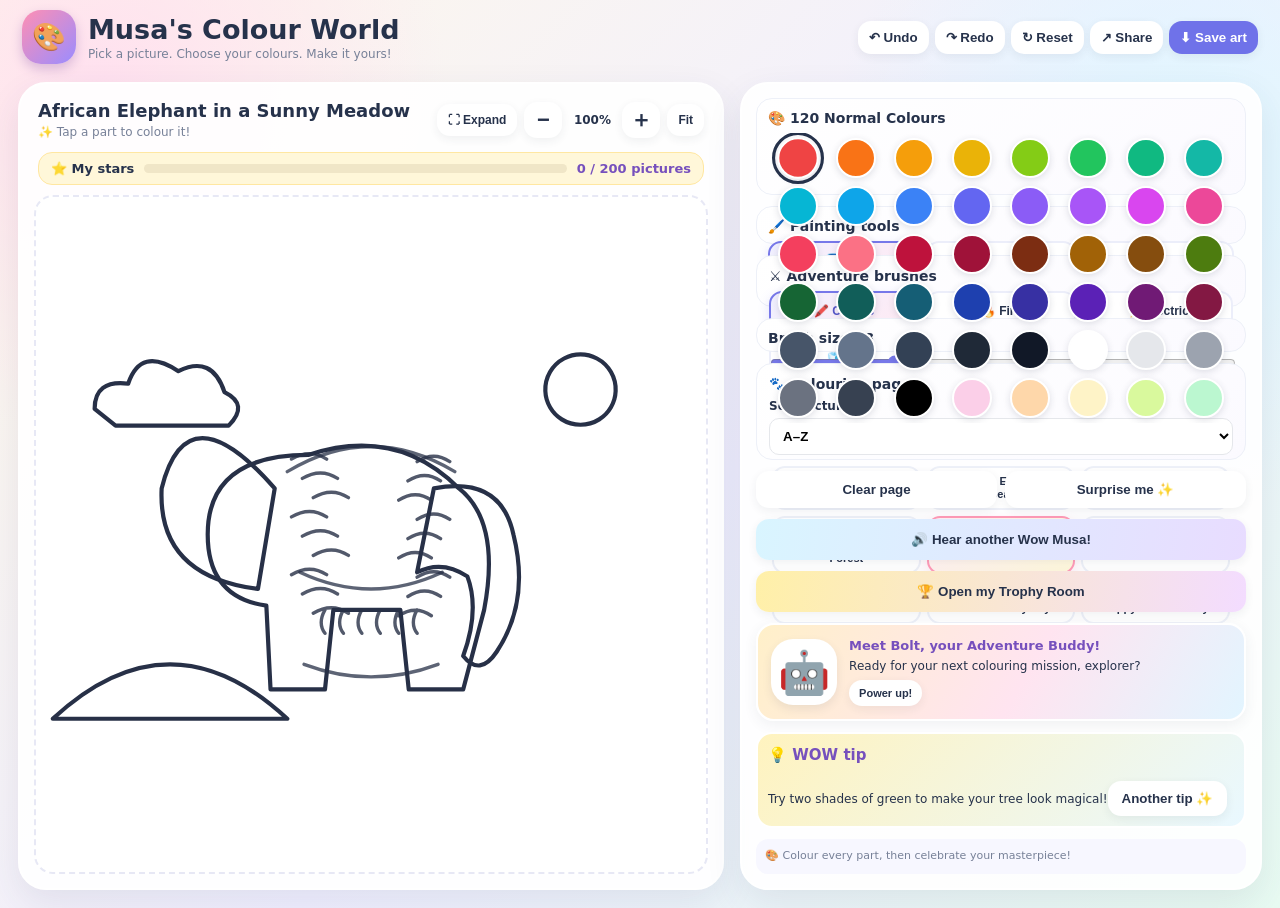
==== index.html @ 3a03583b "Layer scene backgrounds behind the main colouring artwork" ====
<!doctype html>
<html lang="en">
<head>
<meta charset="utf-8">
<meta name="viewport" content="width=device-width,initial-scale=1,viewport-fit=cover">
<meta name="theme-color" content="#fff7ed">
<link rel="manifest" href="manifest.webmanifest">
<link rel="icon" href="icon.svg" type="image/svg+xml">
<link rel="apple-touch-icon" href="icon.svg">
<title>Musa's Colour World</title>
<style>
:root{--ink:#26324b;--pink:#ff7da8;--cream:#fff7ed;--panel:#fff;--muted:#778198}
*{box-sizing:border-box}body{margin:0;background:radial-gradient(circle at 8% 10%,#ffe0ef 0,transparent 24%),radial-gradient(circle at 92% 18%,#dff7ff 0,transparent 25%),linear-gradient(135deg,#fff8e9,#f0efff 55%,#e8fbf2);font-family:ui-rounded,"Trebuchet MS",system-ui,sans-serif;color:var(--ink);min-height:100vh}
header{height:76px;padding:12px 22px;display:flex;align-items:center;justify-content:space-between;gap:12px}
.brand{display:flex;align-items:center;gap:12px}.logo{width:54px;height:54px;border-radius:19px;background:linear-gradient(135deg,#ff8fb3,#9a8cff);display:grid;place-items:center;font-size:27px;box-shadow:0 5px 12px #d9b7d8}.brand h1{font-size:clamp(19px,3vw,27px);margin:0}.brand p{margin:2px 0 0;color:var(--muted);font-size:12px}
.top-actions{display:flex;gap:8px;flex-wrap:wrap}.btn{border:0;border-radius:13px;padding:10px 14px;background:#fff;color:var(--ink);font-weight:800;box-shadow:0 3px 10px #25324b12;cursor:pointer}.btn.primary{background:#6f72e9;color:white}.btn:active{transform:scale(.97)}
main{max-width:1500px;margin:auto;padding:8px 18px 24px;display:grid;grid-template-columns:minmax(0,1fr) minmax(340px,.95fr);gap:16px;align-items:stretch}
.stage-card,.tools{background:#ffffffed;border:2px solid #fff;border-radius:28px;box-shadow:0 14px 36px #34405b18}
.stage-card{padding:14px;min-height:calc(100vh - 112px);display:flex;flex-direction:column}
.progress-strip{display:flex;align-items:center;gap:10px;margin:0 4px 10px;padding:8px 12px;background:#fff7d9;border:1px solid #ffe7a1;border-radius:14px;font-size:13px;font-weight:800}.progress-track{height:9px;flex:1;min-width:40px;background:#f0e6c7;border-radius:20px;overflow:hidden}.progress-fill{height:100%;width:0;background:linear-gradient(90deg,#ffb52e,#ff7d9d);border-radius:20px;transition:width .3s}.progress-count{white-space:nowrap;color:#7650bd}.stage-head{display:flex;align-items:center;justify-content:space-between;gap:10px;padding:2px 4px 12px}.stage-head h2{margin:0;font-size:18px}.stage-head span{font-size:12px;color:var(--muted)}
.zoom-controls{display:flex;align-items:center;gap:7px;flex-shrink:0}.zoom-controls strong{min-width:46px;text-align:center;font-size:12px;font-variant-numeric:tabular-nums}.zoom-btn{width:38px;height:36px;padding:0;font-size:22px;line-height:1}.zoom-reset{padding:9px 11px;font-size:12px}.stage-head>div:first-child{min-width:0}.stage-head>div:first-child span{display:inline-block;margin-top:3px}
.canvas-wrap{flex:1;min-height:430px;background:#fff;border:2px dashed #e7e8f5;border-radius:19px;display:grid;place-items:center;overflow:hidden;touch-action:none}
#art{width:100%;height:100%;max-height:calc(100vh - 205px);min-height:430px;display:block;touch-action:none}
.tools{padding:16px;display:flex;flex-direction:column;gap:13px}.categories{grid-template-columns:repeat(3,minmax(0,1fr));max-height:46vh;overflow-y:auto;padding:3px}.category{min-height:58px;font-size:13px}.wow-trigger{width:100%;padding:16px;font-size:19px;border-radius:18px;background:linear-gradient(100deg,#ff5b91,#ff9c45);color:#fff;box-shadow:0 5px 0 #d74b80}.wow-tip{font-size:14px;line-height:1.55;background:linear-gradient(135deg,#fff3bf,#e9f8ff);padding:14px;border-radius:16px;border:2px solid #fff}
.magic-brushes{grid-template-columns:repeat(2,minmax(0,1fr))}.magic-brushes .tool{min-height:40px}.mascot-card{display:flex;align-items:center;gap:12px;padding:13px;border:2px solid #fff;border-radius:18px;background:linear-gradient(120deg,#fff0c9,#ffe4f0 55%,#e2f5ff);box-shadow:0 4px 14px #34405b12}.mascot-face{width:66px;height:66px;flex:0 0 66px;display:grid;place-items:center;border-radius:22px;background:#fff;font-size:42px;box-shadow:0 4px 10px #34405b18;animation:mascotBob 2.8s ease-in-out infinite}.mascot-copy{min-width:0;display:flex;flex-direction:column;gap:5px}.mascot-copy strong{font-size:13px;color:#7650bd}.mascot-copy span{font-size:12px;line-height:1.4}.mascot-copy .btn{align-self:flex-start;padding:7px 10px;font-size:11px;background:#fff}@keyframes mascotBob{50%{transform:translateY(-5px) rotate(3deg)}}.wow-tip strong{display:block;margin-bottom:5px;color:#7650bd;font-size:15px}.tools h3{font-size:15px;margin:0 0 9px}.palette{display:grid;grid-template-columns:repeat(5,1fr);gap:9px}.swatch{width:100%;aspect-ratio:1;border-radius:50%;border:3px solid white;box-shadow:0 2px 7px #26324b25;cursor:pointer;position:relative}.swatch.active{outline:3px solid var(--ink);outline-offset:2px;transform:scale(1.04)}
.toolrow{display:grid;grid-template-columns:repeat(3,1fr);gap:7px}.tool{border:2px solid #eceefa;border-radius:13px;background:#fff;padding:10px 4px;font-size:12px;font-weight:800;cursor:pointer;color:var(--ink)}.tool.active{border-color:#7778e9;background:linear-gradient(135deg,#f0f0ff,#ffeaf3);color:#5556c8;box-shadow:0 4px 12px #7778e933}.range{width:100%;accent-color:#7778e9}.categories{display:grid;grid-template-columns:1fr 1fr;gap:8px}.category{border:2px solid #edf0f8;background:white;border-radius:13px;padding:10px 7px;font-weight:800;cursor:pointer;color:var(--ink);font-size:12px}.category.active{border-color:#ff9bb8;background:linear-gradient(135deg,#fff0f5,#fff8dc);box-shadow:0 4px 12px #ff9bb833}.hint{font-size:12px;line-height:1.5;color:var(--muted);background:#f7f7ff;padding:11px;border-radius:12px}.bottom-tools{display:grid;grid-template-columns:1fr 1fr;gap:8px}.bottom-tools .btn{padding:11px 6px}
.region{stroke:none;cursor:pointer;pointer-events:all}.outline{fill:none;stroke:#273047;stroke-width:5;stroke-linecap:round;stroke-linejoin:round;pointer-events:none}.detail{fill:none;stroke:#273047;stroke-width:4;stroke-linecap:round;stroke-linejoin:round;pointer-events:none}
#trophyRoom{position:fixed;inset:0;z-index:60;display:none;place-items:center;background:#29234d99;padding:14px}
#trophyRoom.show{display:grid;animation:fadeIn .2s ease-out}
.trophy-card{width:min(760px,96vw);max-height:90vh;overflow:auto;background:linear-gradient(145deg,#fff9d9,#ffe7f2 55%,#e2f7ff);border:5px solid #fff;border-radius:26px;padding:20px;box-shadow:0 24px 80px #16112b55}
.trophy-head{display:flex;align-items:center;justify-content:space-between;gap:12px}
.trophy-head h2{margin:0;color:#6546a8;font-size:clamp(21px,4vw,30px)}
.trophy-summary{margin:10px 0 16px;font-weight:800;color:#554b78}
.sticker-grid{display:grid;grid-template-columns:repeat(3,minmax(0,1fr));gap:10px}
.sticker{min-width:0;text-align:center;padding:13px 7px;border:2px solid #fff;border-radius:17px;background:#ffffffc9;box-shadow:0 4px 12px #44345b12}
.sticker .sticker-art{font-size:36px;line-height:1.3;filter:grayscale(1);opacity:.35}
.sticker.earned{background:#fff;border-color:#ffd66b;box-shadow:0 5px 14px #f2bd5633}
.sticker.earned .sticker-art{filter:none;opacity:1;animation:pop .35s ease-out}
.sticker strong{display:block;font-size:13px;margin-top:4px;color:#443b69}
.sticker small{display:block;font-size:11px;color:#77718e;margin-top:3px}
.sticker-gallery{display:grid;grid-template-columns:repeat(5,minmax(0,1fr));gap:7px;margin-top:10px}
.gallery-stamp{padding:9px 3px;text-align:center;border-radius:12px;background:#ffffffb8;border:1px solid #eee5f8;font-size:11px;overflow-wrap:anywhere}
.gallery-stamp span{display:block;font-size:24px;margin-bottom:3px;filter:grayscale(1);opacity:.35}
.gallery-stamp.earned{border-color:#ffd66b;background:#fff}
.gallery-stamp.earned span{filter:none;opacity:1}
@media(max-width:520px){.trophy-card{padding:13px;border-radius:20px}.sticker-grid{grid-template-columns:repeat(2,minmax(0,1fr))}.sticker-gallery{grid-template-columns:repeat(4,minmax(0,1fr))}}
#celebration{position:fixed;inset:0;z-index:50;display:none;place-items:center;background:#29234d88;padding:20px}
#celebration.show{display:grid;animation:fadeIn .25s ease-out}
.celebrate-card{position:relative;overflow:hidden;width:min(520px,94vw);padding:34px 22px;border:5px solid #fff;border-radius:34px;text-align:center;background:linear-gradient(145deg,#fff6b8,#ffd8ec 55%,#d9f5ff);box-shadow:0 24px 80px #16112b55;animation:pop .55s cubic-bezier(.2,1.5,.4,1)}
.celebrate-card .wow{font-size:clamp(48px,12vw,78px);font-weight:1000;line-height:1;color:#ff5b91;text-shadow:3px 4px 0 #fff}
.celebrate-card p{font-size:clamp(18px,4vw,25px);font-weight:900;color:#484078;margin:15px 0}
.celebrate-card .trophy{font-size:58px;display:block;margin:8px}
#confetti{position:absolute;inset:0;pointer-events:none;overflow:hidden}
.confetti-piece{position:absolute;top:-25px;width:11px;height:17px;border-radius:4px;animation:confettiFall var(--fall) linear forwards;transform:rotate(var(--turn))}
@keyframes fadeIn{from{opacity:0}to{opacity:1}}@keyframes pop{from{transform:scale(.55) rotate(-7deg);opacity:0}to{transform:scale(1) rotate(0);opacity:1}}
@keyframes confettiFall{to{transform:translate3d(var(--drift),110vh,0) rotate(760deg);opacity:.9}}
/* Equal, clearly visible control cards on every screen size */
.tools>section.control-panel{width:100%;min-width:0;min-height:142px;height:142px;box-sizing:border-box;padding:12px;border:1.5px solid #edf0f8;border-radius:16px;background:linear-gradient(145deg,#fff 0%,#fbfaff 100%);overflow:hidden}
.tools>section.control-panel .palette{max-width:100%}
.tools>section.control-panel .categories{width:100%;max-height:92px;overflow-y:auto}
.tools>section.control-panel .toolrow{width:100%}
@media(max-width:850px){.tools>section.control-panel{grid-column:1/-1}}
@media(max-width:520px){.tools>section.control-panel{height:142px;min-height:142px}}
/* Give the three main control panels one consistent, full-width card size */
.tools>section:nth-child(1),
.tools>section:nth-child(2),
.tools>section:nth-child(4){
 width:100%;
 min-width:0;
 box-sizing:border-box;
 padding:12px;
 border:1.5px solid #edf0f8;
 border-radius:16px;
 background:linear-gradient(145deg,#fff 0%,#fbfaff 100%);
}
.tools>section:nth-child(1),
.tools>section:nth-child(2){min-height:116px}
.tools>section:nth-child(4){min-height:150px}
.tools>section:nth-child(1) .palette{max-width:100%}
.tools>section:nth-child(2) .toolrow{width:100%}
.tools>section:nth-child(4) .categories{width:100%}
/* Compact controls so the colour and page pickers fit comfortably on every screen */
.tools{min-width:0;max-height:calc(100vh - 100px);overflow-y:auto;overscroll-behavior:contain;padding:14px;gap:11px}
.tools section{min-width:0}
.tools h3{font-size:14px;margin:0 0 7px}
.palette{grid-template-columns:repeat(5,minmax(0,34px));gap:7px;justify-content:start}
.swatch{width:34px;min-width:0;border-width:2px}
.categories{grid-template-columns:repeat(3,minmax(0,1fr));gap:6px;max-height:30vh;min-height:0;overflow-y:auto}
.category{min-width:0;min-height:42px;padding:7px 4px;font-size:11px;line-height:1.2;overflow-wrap:anywhere}
.tools .wow-trigger{padding:11px;font-size:16px}
.tools .wow-tip{padding:10px;font-size:12px}
.tools .hint{padding:9px;font-size:11px}
@media(max-width:850px){
 .tools{max-height:none;overflow:visible;grid-template-columns:repeat(2,minmax(0,1fr));align-items:start;padding:12px;gap:10px}
 .tools>section:first-child,.tools>section:nth-child(4),.tools .bottom-tools,.tools .wow-trigger,.tools .wow-tip,.tools .hint{grid-column:1/-1}
 .palette{grid-template-columns:repeat(8,minmax(0,30px));gap:6px}
 .swatch{width:30px}
 .categories{grid-template-columns:repeat(4,minmax(0,1fr));max-height:25vh}
}
@media(max-width:520px){
 .tools{display:flex;max-height:none;overflow:visible;padding:11px;gap:10px}
 .palette{grid-template-columns:repeat(8,minmax(0,1fr));gap:7px}
 .swatch{width:100%}
 .categories{grid-template-columns:repeat(3,minmax(0,1fr));max-height:230px}
 .category{min-height:40px;font-size:11px}
}
@media(max-width:850px){main{grid-template-columns:1fr;padding:6px 10px 18px}.stage-card{min-height:55vh}.canvas-wrap{min-height:380px}#art{min-height:380px;max-height:60vh}.tools{display:grid;grid-template-columns:1fr 1fr;gap:14px}.tools .hint{grid-column:1/-1}.tools .palette{grid-template-columns:repeat(5,minmax(0,1fr))}}
@media(max-width:520px){header{padding:9px 12px;height:auto}.brand p{display:none}.top-actions .btn{padding:8px;font-size:11px}main{display:flex;flex-direction:column}.stage-card{min-height:440px;padding:9px}.canvas-wrap{min-height:360px}#art{min-height:360px}.tools{display:flex}.tools .palette{grid-template-columns:repeat(5,minmax(0,1fr))}}

/* Final responsive layout: size the drawing and controls to the actual viewport. */
html{min-height:100%;-webkit-text-size-adjust:100%;text-size-adjust:100%}
body{min-width:320px;min-height:100svh;min-height:100dvh;overflow-x:hidden}
header{height:auto;min-height:68px;flex-wrap:wrap;padding:10px clamp(10px,2vw,22px)}
.brand{min-width:0;flex:1 1 210px}
.top-actions{min-width:0;justify-content:flex-end;gap:6px}
.top-actions .btn{padding:9px 11px}
main{width:100%;min-width:0;min-height:0;grid-template-columns:minmax(0,1.15fr) minmax(300px,.85fr);align-items:stretch;gap:clamp(8px,1.3vw,16px);padding:8px clamp(8px,1.5vw,18px) 18px}
.stage-card{min-width:0;min-height:0;height:calc(100dvh - 92px);padding:clamp(8px,1.2vw,14px)}
.stage-head{min-width:0;flex-wrap:wrap}
.canvas-wrap{width:100%;height:100%;min-width:0;min-height:0;flex:1 1 auto}
#art{width:100%;height:100%;min-height:0;max-height:none;max-width:100%;object-fit:contain}
.tools{min-width:0;min-height:0;max-height:calc(100dvh - 92px);height:calc(100dvh - 92px);overflow-y:auto;overscroll-behavior:contain;align-content:start}
.tools>section.control-panel,.tools>section:nth-child(1),.tools>section:nth-child(2),.tools>section:nth-child(4){height:auto;min-height:0;max-height:none;overflow:visible}
.tools>section:nth-child(1),.tools>section:nth-child(2),.tools>section:nth-child(4){padding:11px}
.tools>section.control-panel .categories{max-height:min(26dvh,220px);overflow-y:auto}
.categories{max-height:min(30dvh,260px);overflow-y:auto}
.palette{grid-template-columns:repeat(8,minmax(0,30px));gap:7px}
.swatch{width:30px}
.tools section,.tools button{min-width:0}
button,.tool,.category,.swatch{touch-action:manipulation}
@media(max-width:900px){
 main{display:flex;flex-direction:column}
 .stage-card{height:auto;min-height:0}
 .canvas-wrap{height:clamp(270px,52svh,560px);min-height:0;flex:none}
 #art{height:100%;min-height:0;max-height:none}
 .tools{height:auto;max-height:none;overflow:visible;display:grid;grid-template-columns:repeat(2,minmax(0,1fr));align-items:start}
 .tools>section:first-child,.tools>section:nth-child(4),.tools .bottom-tools,.tools .wow-trigger,.tools .wow-tip,.tools .hint,.tools .mascot-card{grid-column:1/-1}
 .tools>section.control-panel .categories{max-height:230px}
 .categories{max-height:230px}
}
@media(max-width:560px){
 header{gap:7px;padding:8px 10px}
 .brand{flex:1 1 100%;gap:8px}
 .logo{width:42px;height:42px;border-radius:14px;font-size:22px}
 .brand h1{font-size:clamp(17px,5vw,22px)}
 .top-actions{width:100%;display:grid;grid-template-columns:repeat(5,minmax(0,1fr));gap:5px}
 .top-actions .btn{min-width:0;padding:8px 3px;font-size:clamp(10px,2.8vw,12px);white-space:nowrap}
 main{padding:6px 8px 14px;gap:10px}
 .stage-card{padding:8px;border-radius:18px}
 .stage-head{gap:6px;padding:2px 2px 8px}
 .stage-head h2{font-size:16px}
 .stage-head>div:first-child{flex:1 1 100%}
 .zoom-controls{width:100%;justify-content:flex-end}
 .zoom-btn{width:34px;height:32px}
 .progress-strip{gap:6px;margin-bottom:8px;padding:7px;font-size:11px}
 .canvas-wrap{height:clamp(240px,48svh,430px);border-radius:14px}
 .tools{display:flex;padding:10px;gap:10px;border-radius:18px}
 .tools>section.control-panel,.tools>section:nth-child(1),.tools>section:nth-child(2),.tools>section:nth-child(4){width:100%;padding:10px}
 .palette{grid-template-columns:repeat(10,minmax(0,1fr));gap:7px}
 .swatch{width:100%;max-width:34px;justify-self:center}
 .categories{grid-template-columns:repeat(3,minmax(0,1fr));max-height:240px}
 .category{min-height:40px;padding:7px 4px;font-size:11px}
 .bottom-tools{width:100%}
}
@media(max-width:380px){
 .top-actions{grid-template-columns:repeat(5,minmax(0,1fr))}
 .top-actions .btn{font-size:10px;padding:7px 1px}
 .progress-strip{font-size:10px}
 .palette{grid-template-columns:repeat(8,minmax(0,1fr))}
}
@media(orientation:landscape) and (max-height:600px) and (min-width:600px){
 header{min-height:48px;padding:5px 12px}
 .logo{width:36px;height:36px;font-size:20px}
 .brand p{display:none}
 main{grid-template-columns:minmax(0,1.15fr) minmax(260px,.85fr);display:grid;height:calc(100dvh - 54px);padding:5px 8px 8px}
 .stage-card,.tools{height:100%;max-height:100%;min-height:0}
 .canvas-wrap{height:auto;min-height:0}
 #art{min-height:0;max-height:none}
 .tools{display:flex;overflow-y:auto;padding:8px;gap:7px}
 .tools>section.control-panel,.tools>section:nth-child(1),.tools>section:nth-child(2),.tools>section:nth-child(4){padding:8px}
 .palette{grid-template-columns:repeat(8,minmax(0,25px));gap:5px}
 .swatch{width:25px}
 .categories{max-height:110px;grid-template-columns:repeat(3,minmax(0,1fr))}
 .category{min-height:32px;padding:5px 3px}
}
@media(prefers-reduced-motion:reduce){*,*::before,*::after{scroll-behavior:auto!important;animation-duration:.01ms!important;animation-iteration-count:1!important;transition-duration:.01ms!important}}

/* Complete, scrollable 120-colour palette on phones, tablets and desktops. */
.tools>section:first-child{min-width:0;overflow:visible!important}
.tools>section:first-child .palette{
 display:grid;
 grid-template-columns:repeat(8,minmax(0,1fr));
 gap:8px;
 width:100%;
 max-height:min(34dvh,290px);
 min-height:0;
 overflow-y:auto;
 overflow-x:hidden;
 overscroll-behavior:contain;
 align-content:start;
 justify-content:stretch;
 padding:5px 5px 10px;
 scrollbar-width:thin;
}
.tools>section:first-child .swatch{
 display:block;
 width:100%;
 max-width:40px;
 min-width:0;
 aspect-ratio:1;
 justify-self:center;
 border-width:2px;
}
@media(max-width:560px){
 .tools>section:first-child .palette{
  grid-template-columns:repeat(8,minmax(0,1fr));
  gap:8px;
  max-height:260px;
 }
 .tools>section:first-child .swatch{max-width:38px}
}
@media(max-width:360px){
 .tools>section:first-child .palette{grid-template-columns:repeat(7,minmax(0,1fr));gap:7px}
}


/* Mobile controls: avoid a tiny nested colour window; let the page scroll through all swatches. */
@media(max-width:560px){
 .tools{gap:12px}
 .tools>section:first-child{
  width:100%;
  min-width:0;
  overflow:visible!important;
  padding:12px!important;
 }
 .tools>section:first-child h3{
  position:relative;
  display:block;
  margin:0 0 10px;
  padding:2px 0 4px;
  line-height:1.35;
  overflow:visible;
 }
 .tools>section:first-child .palette{
  display:grid;
  grid-template-columns:repeat(10,minmax(0,1fr));
  gap:8px 6px;
  width:100%;
  max-height:none!important;
  min-height:0;
  overflow:visible!important;
  padding:4px 2px 8px;
  align-content:start;
 }
 .tools>section:first-child .swatch{
  width:100%;
  max-width:34px;
  min-width:0;
  aspect-ratio:1;
  justify-self:center;
 }
 .tools>section:nth-child(4){padding:12px!important}
 .tools>section:nth-child(4) h3{line-height:1.35}
 .tools>section:nth-child(5){padding:12px!important}
 .tools>section:nth-child(5) .categories{
  max-height:min(42svh,340px);
  overflow-y:auto;
  overscroll-behavior:contain;
  scrollbar-width:thin;
  padding:3px 3px 8px;
 }
}
@media(max-width:360px){
 .tools>section:first-child .palette{grid-template-columns:repeat(9,minmax(0,1fr));gap:7px 5px}
 .tools>section:first-child .swatch{max-width:32px}
}


/* Phone/tablet quick drawing dock: reachable tools and horizontal full palette. */
.mobile-drawing-dock{display:none}
@media(max-width:760px){
 body{padding-bottom:calc(112px + env(safe-area-inset-bottom))}
 .mobile-drawing-dock{
  display:block;position:fixed;z-index:1000;left:0;right:0;bottom:0;
  padding:8px 10px calc(8px + env(safe-area-inset-bottom));
  background:rgba(255,255,255,.97);border-top:1px solid #e5e7eb;
  box-shadow:0 -5px 24px rgba(31,41,55,.12);
  backdrop-filter:blur(14px);
 }
 .mobile-dock-actions{display:grid;grid-template-columns:repeat(5,minmax(0,1fr));gap:6px;margin-bottom:8px}
 .mobile-dock-btn{min-width:0;min-height:40px;padding:7px 3px;border:1px solid #e5e7eb;border-radius:13px;background:#fff;color:#273247;font-weight:800;font-size:clamp(10px,2.8vw,13px);white-space:nowrap}
 .mobile-dock-btn.active{border:2px solid #7772df;background:#f4efff;color:#6555b7}
 .mobile-dock-palette{display:flex;gap:8px;overflow-x:auto;overflow-y:hidden;padding:3px 2px 7px;scroll-snap-type:x proximity;-webkit-overflow-scrolling:touch;scrollbar-width:thin}
 .mobile-dock-swatch{flex:0 0 31px;width:31px;height:31px;border:2px solid #fff;border-radius:50%;box-shadow:0 1px 5px #0003;scroll-snap-align:start}
 .mobile-dock-swatch.active{outline:3px solid #7772df;outline-offset:1px}
}
@media(orientation:landscape) and (max-height:520px) and (max-width:900px){
 body{padding-bottom:calc(82px + env(safe-area-inset-bottom))}
 .mobile-drawing-dock{padding:4px 8px calc(4px + env(safe-area-inset-bottom))}
 .mobile-dock-actions{margin-bottom:4px}
 .mobile-dock-btn{min-height:32px;padding:3px;font-size:11px}
 .mobile-dock-swatch{flex-basis:25px;width:25px;height:25px}
}


/* Immersive full-screen colouring mode */
body.immersive-mode{overflow:hidden!important}
body.immersive-mode header,
body.immersive-mode .tools{display:none!important}
body.immersive-mode main{
 position:fixed!important;inset:0!important;z-index:900;
 display:block!important;width:100%!important;height:100dvh!important;
 min-height:0!important;margin:0!important;padding:0!important;
 background:#f7f7ff;
}
body.immersive-mode .stage-card{
 position:absolute!important;inset:0!important;width:100%!important;height:100%!important;
 min-height:0!important;margin:0!important;padding:10px 12px 100px!important;
 border:0!important;border-radius:0!important;box-shadow:none!important;
}
body.immersive-mode .stage-head{padding:2px 2px 8px;flex-wrap:nowrap}
body.immersive-mode .stage-head>div:first-child{flex:1 1 auto;min-width:0}
body.immersive-mode .stage-head h2{font-size:clamp(16px,2.4vw,22px)}
body.immersive-mode .zoom-controls{width:auto;flex-wrap:wrap;justify-content:flex-end}
body.immersive-mode .progress-strip{margin-bottom:8px}
body.immersive-mode .canvas-wrap{height:calc(100% - 94px)!important;min-height:0!important;max-height:none!important}
body.immersive-mode #art{width:100%!important;height:100%!important;min-height:0!important;max-height:none!important}
body.immersive-mode .mobile-drawing-dock{
 display:block!important;position:fixed!important;z-index:1100!important;
 left:0!important;right:0!important;bottom:0!important;
}
body.immersive-mode .mobile-dock-palette{max-width:100%}
body.immersive-mode #fullscreenToggle{background:#6f72e9;color:#fff}
@media(max-width:560px){
 body.immersive-mode .stage-card{padding:7px 8px calc(116px + env(safe-area-inset-bottom))!important}
 body.immersive-mode .stage-head{gap:4px}
 body.immersive-mode .zoom-controls{gap:4px}
 body.immersive-mode .zoom-btn{width:30px;height:30px}
 body.immersive-mode .zoom-reset{padding:7px 8px;font-size:11px}
 body.immersive-mode .progress-strip{font-size:10px;padding:6px}
 body.immersive-mode .canvas-wrap{height:calc(100% - 106px)!important}
}
@media(orientation:landscape) and (max-height:520px){
 body.immersive-mode .stage-card{padding-bottom:84px!important}
 body.immersive-mode .stage-head{padding-bottom:3px}
 body.immersive-mode .progress-strip{padding:4px;margin-bottom:4px}
 body.immersive-mode .canvas-wrap{height:calc(100% - 76px)!important}
}

</style>
</head>
<body>
<header>
 <div class="brand"><div class="logo">🎨</div><div><h1>Musa's Colour World</h1><p>Pick a picture. Choose your colours. Make it yours!</p></div></div>
 <div class="top-actions"><button class="btn" id="undo">↶ Undo</button><button class="btn" id="redo">↷ Redo</button><button class="btn" id="reset">↻ Reset</button><button class="btn" id="share">↗ Share</button><button class="btn primary" id="save">⬇ Save art</button></div>
</header>
<main>
 <section class="stage-card">
  <div class="stage-head"><div><h2 id="pictureTitle">Happy Puppy</h2><span id="tipText">✨ Tap a part to colour it!</span></div><div class="zoom-controls" role="group" aria-label="Drawing zoom controls"><button class="btn zoom-reset" id="fullscreenToggle" type="button" aria-label="Enter full-screen colouring mode" title="Full-screen colouring">⛶ Expand</button><button class="btn zoom-btn" id="zoomOut" aria-label="Zoom out" title="Zoom out">−</button><strong id="zoomLabel" aria-live="polite">100%</strong><button class="btn zoom-btn" id="zoomIn" aria-label="Zoom in" title="Zoom in">＋</button><button class="btn zoom-reset" id="zoomReset" title="Reset zoom">Fit</button></div></div>
  <div class="progress-strip" aria-live="polite"><span>⭐ My stars</span><div class="progress-track"><div class="progress-fill" id="progressFill"></div></div><span class="progress-count" id="progressCount">0 / 25 pictures</span></div>
  <div class="canvas-wrap"><svg id="art" viewBox="0 0 800 600" role="img" aria-label="Colouring picture"></svg></div>
 </section>
 <aside class="tools">
  <section class="control-panel"><h3>🎨 120 Normal Colours</h3><div class="palette" id="palette"></div></section>
  <section class="control-panel"><h3>🖌️ Painting tools</h3><div class="toolrow"><button class="tool active" data-tool="fill">🪣 Fill</button><button class="tool" data-tool="brush">🖍️ Brush</button><button class="tool" data-tool="eraser">🧽 Eraser</button></div></section>
  <section class="control-panel magic-panel"><h3>⚔️ Adventure brushes</h3><div class="toolrow magic-brushes"><button class="tool magic-brush active" data-brush="classic">🖍️ Classic</button><button class="tool magic-brush" data-brush="fire">🔥 Fire</button><button class="tool magic-brush" data-brush="electric">⚡ Electric</button><button class="tool magic-brush" data-brush="ice">🧊 Ice</button></div></section>
  <section><h3>Brush size <span id="sizeLabel">18</span></h3><input class="range" id="size" type="range" min="5" max="55" value="18"></section>
  <section class="control-panel"><h3>🐾 Colouring pages</h3><label for="pageSort" style="display:block;font-size:12px;font-weight:800;margin:5px 0">Sort pictures</label><select id="pageSort" aria-label="Sort colouring pages" style="width:100%;padding:9px;border:1px solid #e5e7eb;border-radius:10px;background:#fff;font-weight:800;margin-bottom:8px"><option value="az">A–Z</option><option value="za">Z–A</option><option value="low">Low to high</option><option value="high">High to low</option></select><div class="categories" id="categories"></div></section>
  <section class="bottom-tools"><button class="btn" id="clear">Clear page</button><button class="btn" id="random">Surprise me ✨</button></section>
  <button class="btn" id="hearWow" style="width:100%;padding:13px;background:linear-gradient(100deg,#d9f5ff,#e8dcff);font-weight:900">🔊 Hear another Wow Musa!</button>
  <button class="btn" id="openTrophies" style="width:100%;padding:13px;background:linear-gradient(100deg,#fff0a8,#f3dcff);font-weight:900">🏆 Open my Trophy Room</button>
  <section class="mascot-card" aria-live="polite"><div class="mascot-face" id="mascotFace">🤖</div><div class="mascot-copy"><strong>Meet Bolt, your Adventure Buddy!</strong><span id="mascotMessage">Ready for your next colouring mission, explorer?</span><button class="btn" id="mascotCheer" type="button">Power up!</button></div></section>
  <div class="wow-tip" id="wowTip"><strong>💡 WOW tip</strong><span id="wowTipText">Try two shades of green to make your tree look magical!</span><button class="btn" id="nextTip" style="margin-top:9px">Another tip ✨</button></div>
  <div class="hint">🎨 Colour every part, then celebrate your masterpiece!</div>
</aside>
</main>
<div id="celebration" role="dialog" aria-modal="true" aria-label="Colouring celebration"><div id="confetti"></div><div class="celebrate-card"><span class="trophy">🏆🌈</span><div class="wow">WOW!!!</div><p>Your masterpiece is AMAZING!</p><div style="font-size:38px">👏 👏 👏</div><p style="font-size:17px">You are a super artist!</p><p id="rewardText" style="font-size:16px;font-weight:800;color:#7650bd">Keep colouring to earn stars!</p><button class="btn primary" id="celebrateClose">Keep creating 💖</button></div></div>
<div id="trophyRoom" role="dialog" aria-modal="true" aria-label="My Trophy Room"><div class="trophy-card"><div class="trophy-head"><h2>🏆 My Trophy Room</h2><button class="btn" id="closeTrophies" aria-label="Close trophy room">✕</button></div><p class="trophy-summary" id="trophySummary">Your creative journey starts here!</p><h3>🌟 Achievement stickers</h3><div class="sticker-grid" id="stickerGrid"></div><h3 style="margin-top:20px">🎨 My finished pictures</h3><div class="sticker-gallery" id="stickerGallery"></div><p style="font-size:12px;color:#77718e;margin:14px 2px 2px">Keep colouring to unlock every sticker. Your collection is saved on this device.</p></div></div>
<script>
const colors=['#ef4444','#f97316','#f59e0b','#eab308','#84cc16','#22c55e','#10b981','#14b8a6','#06b6d4','#0ea5e9','#3b82f6','#6366f1','#8b5cf6','#a855f7','#d946ef','#ec4899','#f43f5e','#fb7185','#be123c','#9f1239','#7c2d12','#a16207','#854d0e','#4d7c0f','#166534','#115e59','#155e75','#1e40af','#3730a3','#5b21b6','#701a75','#831843','#475569','#64748b','#334155','#1f2937','#111827','#ffffff','#e5e7eb','#9ca3af','#6b7280','#374151','#000000','#fbcfe8','#fed7aa','#fef3c7','#d9f99d','#bbf7d0','#a7f3d0','#a5f3fc','#bae6fd','#bfdbfe','#c7d2fe','#ddd6fe','#f5d0fe','#fce7f3','#fecdd3','#fca5a5','#fdba74','#fde68a','#bef264','#86efac','#6ee7b7','#67e8f9','#7dd3fc','#93c5fd','#a5b4fc','#c4b5fd','#e9d5ff','#f0abfc','#f9a8d4','#fda4af','#c084fc','#60a5fa','#34d399','#facc15','#fb923c','#f87171','#a3e635','#4ade80','#2dd4bf','#22d3ee','#38bdf8','#818cf8','#a78bfa','#e879f9','#f472b6','#fda4af','#d6d3d1','#a8a29e','#78716c','#57534e','#292524','#f5f5f4','#e7e5e4','#d6d3d1','#a3a3a3','#737373','#525252','#262626','#171717','#fefce8','#f0fdf4','#eff6ff','#faf5ff','#fff1f2','#fff7ed','#ecfccb','#ccfbf1','#cffafe','#e0f2fe','#eef2ff','#fdf4ff','#fce7f3','#ffe4e6','#ffedd5','#fef9c3','#ecfccb','#dcfce7','#d1fae5','#cffafe','#e0f2fe','#dbeafe','#e0e7ff','#ede9fe','#fae8ff','#fce7f3','#ffe4e6'];
let chosen=colors[0],tool='fill',brushStyle='classic',size=18,selected=null,strokes=[],undoStack=[],redoStack=[],current='lion',celebrationShown=false,celebrationTimer=null;
const pages=[];

const generatedThemes=[["African Elephant in a Sunny Meadow","🐘","creature"],["African Elephant Beside a Sparkling River","🐘","creature"],["African Elephant Exploring a Magical Forest","🐘","creature"],["African Elephant Under a Starry Sky","🐘","creature"],["African Elephant At a Happy Garden Party","🐘","creature"],["African Elephant On a Mountain Adventure","🐘","creature"],["African Elephant At the Seaside","🐘","creature"],["African Elephant On a Birthday Adventure","🐘","creature"],["Bengal Tiger in a Sunny Meadow","🐅","creature"],["Bengal Tiger Beside a Sparkling River","🐅","creature"],["Bengal Tiger Exploring a Magical Forest","🐅","creature"],["Bengal Tiger Under a Starry Sky","🐅","creature"],["Bengal Tiger At a Happy Garden Party","🐅","creature"],["Bengal Tiger On a Mountain Adventure","🐅","creature"],["Bengal Tiger At the Seaside","🐅","creature"],["Bengal Tiger On a Birthday Adventure","🐅","creature"],["Snow Leopard in a Sunny Meadow","🐆","creature"],["Snow Leopard Beside a Sparkling River","🐆","creature"],["Snow Leopard Exploring a Magical Forest","🐆","creature"],["Snow Leopard Under a Starry Sky","🐆","creature"],["Snow Leopard At a Happy Garden Party","🐆","creature"],["Snow Leopard On a Mountain Adventure","🐆","creature"],["Snow Leopard At the Seaside","🐆","creature"],["Snow Leopard On a Birthday Adventure","🐆","creature"],["Red Fox in a Sunny Meadow","🦊","creature"],["Red Fox Beside a Sparkling River","🦊","creature"],["Red Fox Exploring a Magical Forest","🦊","creature"],["Red Fox Under a Starry Sky","🦊","creature"],["Red Fox At a Happy Garden Party","🦊","creature"],["Red Fox On a Mountain Adventure","🦊","creature"],["Red Fox At the Seaside","🦊","creature"],["Red Fox On a Birthday Adventure","🦊","creature"],["Gray Wolf in a Sunny Meadow","🐺","creature"],["Gray Wolf Beside a Sparkling River","🐺","creature"],["Gray Wolf Exploring a Magical Forest","🐺","creature"],["Gray Wolf Under a Starry Sky","🐺","creature"],["Gray Wolf At a Happy Garden Party","🐺","creature"],["Gray Wolf On a Mountain Adventure","🐺","creature"],["Gray Wolf At the Seaside","🐺","creature"],["Gray Wolf On a Birthday Adventure","🐺","creature"],["Brown Bear in a Sunny Meadow","🐻","creature"],["Brown Bear Beside a Sparkling River","🐻","creature"],["Brown Bear Exploring a Magical Forest","🐻","creature"],["Brown Bear Under a Starry Sky","🐻","creature"],["Brown Bear At a Happy Garden Party","🐻","creature"],["Brown Bear On a Mountain Adventure","🐻","creature"],["Brown Bear At the Seaside","🐻","creature"],["Brown Bear On a Birthday Adventure","🐻","creature"],["Giant Panda in a Sunny Meadow","🐼","creature"],["Giant Panda Beside a Sparkling River","🐼","creature"],["Giant Panda Exploring a Magical Forest","🐼","creature"],["Giant Panda Under a Starry Sky","🐼","creature"],["Giant Panda At a Happy Garden Party","🐼","creature"],["Giant Panda On a Mountain Adventure","🐼","creature"],["Giant Panda At the Seaside","🐼","creature"],["Giant Panda On a Birthday Adventure","🐼","creature"],["Giraffe in a Sunny Meadow","🦒","creature"],["Giraffe Beside a Sparkling River","🦒","creature"],["Giraffe Exploring a Magical Forest","🦒","creature"],["Giraffe Under a Starry Sky","🦒","creature"],["Giraffe At a Happy Garden Party","🦒","creature"],["Giraffe On a Mountain Adventure","🦒","creature"],["Giraffe At the Seaside","🦒","creature"],["Giraffe On a Birthday Adventure","🦒","creature"],["White Rhinoceros in a Sunny Meadow","🦏","creature"],["White Rhinoceros Beside a Sparkling River","🦏","creature"],["White Rhinoceros Exploring a Magical Forest","🦏","creature"],["White Rhinoceros Under a Starry Sky","🦏","creature"],["White Rhinoceros At a Happy Garden Party","🦏","creature"],["White Rhinoceros On a Mountain Adventure","🦏","creature"],["White Rhinoceros At the Seaside","🦏","creature"],["White Rhinoceros On a Birthday Adventure","🦏","creature"],["Wild Horse in a Sunny Meadow","🐎","creature"],["Wild Horse Beside a Sparkling River","🐎","creature"],["Wild Horse Exploring a Magical Forest","🐎","creature"],["Wild Horse Under a Starry Sky","🐎","creature"],["Wild Horse At a Happy Garden Party","🐎","creature"],["Wild Horse On a Mountain Adventure","🐎","creature"],["Wild Horse At the Seaside","🐎","creature"],["Wild Horse On a Birthday Adventure","🐎","creature"],["Sea Turtle in a Sunny Meadow","🐢","creature"],["Sea Turtle Beside a Sparkling River","🐢","creature"],["Sea Turtle Exploring a Magical Forest","🐢","creature"],["Sea Turtle Under a Starry Sky","🐢","creature"],["Sea Turtle At a Happy Garden Party","🐢","creature"],["Sea Turtle On a Mountain Adventure","🐢","creature"],["Sea Turtle At the Seaside","🐢","creature"],["Sea Turtle On a Birthday Adventure","🐢","creature"],["Humpback Whale in a Sunny Meadow","🐋","creature"],["Humpback Whale Beside a Sparkling River","🐋","creature"],["Humpback Whale Exploring a Magical Forest","🐋","creature"],["Humpback Whale Under a Starry Sky","🐋","creature"],["Humpback Whale At a Happy Garden Party","🐋","creature"],["Humpback Whale On a Mountain Adventure","🐋","creature"],["Humpback Whale At the Seaside","🐋","creature"],["Humpback Whale On a Birthday Adventure","🐋","creature"],["Great White Shark in a Sunny Meadow","🦈","creature"],["Great White Shark Beside a Sparkling River","🦈","creature"],["Great White Shark Exploring a Magical Forest","🦈","creature"],["Great White Shark Under a Starry Sky","🦈","creature"],["Great White Shark At a Happy Garden Party","🦈","creature"],["Great White Shark On a Mountain Adventure","🦈","creature"],["Great White Shark At the Seaside","🦈","creature"],["Great White Shark On a Birthday Adventure","🦈","creature"],["Bald Eagle in a Sunny Meadow","🦅","winged"],["Bald Eagle Beside a Sparkling River","🦅","winged"],["Bald Eagle Exploring a Magical Forest","🦅","winged"],["Bald Eagle Under a Starry Sky","🦅","winged"],["Bald Eagle At a Happy Garden Party","🦅","winged"],["Bald Eagle On a Mountain Adventure","🦅","winged"],["Bald Eagle At the Seaside","🦅","winged"],["Bald Eagle On a Birthday Adventure","🦅","winged"],["Barn Owl in a Sunny Meadow","🦉","winged"],["Barn Owl Beside a Sparkling River","🦉","winged"],["Barn Owl Exploring a Magical Forest","🦉","winged"],["Barn Owl Under a Starry Sky","🦉","winged"],["Barn Owl At a Happy Garden Party","🦉","winged"],["Barn Owl On a Mountain Adventure","🦉","winged"],["Barn Owl At the Seaside","🦉","winged"],["Barn Owl On a Birthday Adventure","🦉","winged"],["Peacock in a Sunny Meadow","🦚","winged"],["Peacock Beside a Sparkling River","🦚","winged"],["Peacock Exploring a Magical Forest","🦚","winged"],["Peacock Under a Starry Sky","🦚","winged"],["Peacock At a Happy Garden Party","🦚","winged"],["Peacock On a Mountain Adventure","🦚","winged"],["Peacock At the Seaside","🦚","winged"],["Peacock On a Birthday Adventure","🦚","winged"],["Kingfisher in a Sunny Meadow","🐦","winged"],["Kingfisher Beside a Sparkling River","🐦","winged"],["Kingfisher Exploring a Magical Forest","🐦","winged"],["Kingfisher Under a Starry Sky","🐦","winged"],["Kingfisher At a Happy Garden Party","🐦","winged"],["Kingfisher On a Mountain Adventure","🐦","winged"],["Kingfisher At the Seaside","🐦","winged"],["Kingfisher On a Birthday Adventure","🐦","winged"],["Monarch Butterfly in a Sunny Meadow","🦋","winged"],["Monarch Butterfly Beside a Sparkling River","🦋","winged"],["Monarch Butterfly Exploring a Magical Forest","🦋","winged"],["Monarch Butterfly Under a Starry Sky","🦋","winged"],["Monarch Butterfly At a Happy Garden Party","🦋","winged"],["Monarch Butterfly On a Mountain Adventure","🦋","winged"],["Monarch Butterfly At the Seaside","🦋","winged"],["Monarch Butterfly On a Birthday Adventure","🦋","winged"],["Dragonfly in a Sunny Meadow","🪰","winged"],["Dragonfly Beside a Sparkling River","🪰","winged"],["Dragonfly Exploring a Magical Forest","🪰","winged"],["Dragonfly Under a Starry Sky","🪰","winged"],["Dragonfly At a Happy Garden Party","🪰","winged"],["Dragonfly On a Mountain Adventure","🪰","winged"],["Dragonfly At the Seaside","🪰","winged"],["Dragonfly On a Birthday Adventure","🪰","winged"],["Crocodile in a Sunny Meadow","🐊","creature"],["Crocodile Beside a Sparkling River","🐊","creature"],["Crocodile Exploring a Magical Forest","🐊","creature"],["Crocodile Under a Starry Sky","🐊","creature"],["Crocodile At a Happy Garden Party","🐊","creature"],["Crocodile On a Mountain Adventure","🐊","creature"],["Crocodile At the Seaside","🐊","creature"],["Crocodile On a Birthday Adventure","🐊","creature"],["Botanical Garden in a Sunny Meadow","🌿","plant"],["Botanical Garden Beside a Sparkling River","🌿","plant"],["Botanical Garden Exploring a Magical Forest","🌿","plant"],["Botanical Garden Under a Starry Sky","🌿","plant"],["Botanical Garden At a Happy Garden Party","🌿","plant"],["Botanical Garden On a Mountain Adventure","🌿","plant"],["Botanical Garden At the Seaside","🌿","plant"],["Botanical Garden On a Birthday Adventure","🌿","plant"],["Ancient Oak Tree in a Sunny Meadow","🌳","plant"],["Ancient Oak Tree Beside a Sparkling River","🌳","plant"],["Ancient Oak Tree Exploring a Magical Forest","🌳","plant"],["Ancient Oak Tree Under a Starry Sky","🌳","plant"],["Ancient Oak Tree At a Happy Garden Party","🌳","plant"],["Ancient Oak Tree On a Mountain Adventure","🌳","plant"],["Ancient Oak Tree At the Seaside","🌳","plant"],["Ancient Oak Tree On a Birthday Adventure","🌳","plant"],["Historic Cathedral in a Sunny Meadow","⛪","building"],["Historic Cathedral Beside a Sparkling River","⛪","building"],["Historic Cathedral Exploring a Magical Forest","⛪","building"],["Historic Cathedral Under a Starry Sky","⛪","building"],["Historic Cathedral At a Happy Garden Party","⛪","building"],["Historic Cathedral On a Mountain Adventure","⛪","building"],["Historic Cathedral At the Seaside","⛪","building"],["Historic Cathedral On a Birthday Adventure","⛪","building"],["Space Shuttle in a Sunny Meadow","🛰️","ride"],["Space Shuttle Beside a Sparkling River","🛰️","ride"],["Space Shuttle Exploring a Magical Forest","🛰️","ride"],["Space Shuttle Under a Starry Sky","🛰️","ride"],["Space Shuttle At a Happy Garden Party","🛰️","ride"],["Space Shuttle On a Mountain Adventure","🛰️","ride"],["Space Shuttle At the Seaside","🛰️","ride"],["Space Shuttle On a Birthday Adventure","🛰️","ride"],["Rocket Launch Vehicle in a Sunny Meadow","🚀","ride"],["Rocket Launch Vehicle Beside a Sparkling River","🚀","ride"],["Rocket Launch Vehicle Exploring a Magical Forest","🚀","ride"],["Rocket Launch Vehicle Under a Starry Sky","🚀","ride"],["Rocket Launch Vehicle At a Happy Garden Party","🚀","ride"],["Rocket Launch Vehicle On a Mountain Adventure","🚀","ride"],["Rocket Launch Vehicle At the Seaside","🚀","ride"],["Rocket Launch Vehicle On a Birthday Adventure","🚀","ride"]];
function generatedRegions(kind,v,themeIndex){
 const shift=((v-1)%7)*3;
 // Twenty-five genuinely different subject silhouettes; each category has its own
 // anatomy rather than reusing one generic creature/wing/plant outline.
 const silhouettes=[
  // elephant
  [['body',`M205 300 Q205 205 325 205 Q430 170 505 245 Q555 285 535 390 L510 485 H445 L435 390 H355 L345 485 H280 L275 385 Q205 375 205 300Z`],['trunk',`M475 245 Q555 230 570 300 Q590 380 550 440 Q530 470 510 445 Q530 390 515 350 Q485 330 455 345Z`],['ear',`M285 245 Q180 125 150 245 Q145 350 265 365Z`]],
  // tiger
  [['body',`M190 300 Q235 205 395 220 Q540 205 590 300 L550 400 Q420 450 260 400Z`],['head',`M480 230 Q555 165 620 225 L635 305 Q600 365 520 345 L470 300Z`],['tail',`M205 325 Q105 275 115 365 Q120 435 185 415`]],
  // snow leopard
  [['body',`M190 305 Q265 205 430 220 Q545 230 590 310 L555 390 Q405 445 250 395Z`],['head',`M500 230 Q580 180 630 245 L615 330 535 345 485 300Z`],['tail',`M220 350 Q95 330 110 430 Q140 490 220 420`]],
  // fox
  [['body',`M180 325 Q260 225 430 245 Q535 255 570 335 L520 400 Q365 440 220 390Z`],['head',`M465 250 L590 205 565 315 500 350 445 310Z`],['tail',`M220 340 Q90 250 75 355 Q95 455 235 400Z`]],
  // wolf
  [['body',`M180 300 Q270 215 430 225 Q540 230 590 310 L550 395 Q390 440 230 390Z`],['head',`M485 230 L565 160 585 265 645 300 570 345 495 310Z`],['tail',`M210 320 Q115 260 90 340 Q100 410 205 390Z`]],
  // bear
  [['body',`M190 300 Q220 185 400 195 Q565 205 595 330 L550 445 H250 Q185 400 190 300Z`],['head',`M300 205 Q285 120 370 115 Q455 115 465 210Z`],['ear',`M305 145 Q270 90 325 85 Q365 95 350 145Z`]],
  // panda
  [['body',`M205 300 Q235 190 400 195 Q565 205 590 330 L550 445 H250 Q195 400 205 300Z`],['head',`M295 210 Q280 125 400 120 Q520 125 505 220Z`],['patch',`M330 190 Q300 155 315 225 Q340 250 355 215Z`]],
  // giraffe
  [['body',`M245 330 Q270 250 440 260 Q535 270 555 350 L520 410 H265Z`],['neck',`M430 290 Q440 150 465 100 L530 105 Q520 205 515 310Z`],['head',`M455 110 Q450 55 520 55 L570 100 535 145Z`]],
  // rhino
  [['body',`M175 300 Q230 200 420 220 Q555 230 595 330 L550 435 H240 Q170 390 175 300Z`],['head',`M485 235 Q570 205 630 275 L610 355 520 360 470 300Z`],['horn',`M570 255 L650 210 615 290Z`]],
  // horse
  [['body',`M175 285 Q270 205 445 235 Q545 250 575 330 L540 390 Q380 425 220 380Z`],['neck',`M430 270 Q455 175 520 150 L570 195 530 315Z`],['head',`M510 160 L605 165 620 230 555 260 520 220Z`],['tail',`M195 280 Q115 225 120 330 Q135 375 190 350Z`]],
  // sea turtle
  [['shell',`M190 300 Q205 175 400 165 Q595 175 610 300 Q590 415 400 425 Q210 415 190 300Z`],['head',`M570 270 Q655 245 690 305 Q670 365 590 345Z`],['flipper',`M260 220 Q150 125 125 205 L225 315Z`],['flipper2',`M500 380 Q590 470 640 420 L550 340Z`]],
  // whale
  [['body',`M115 315 Q200 160 440 190 Q575 210 650 305 Q575 405 420 430 Q210 445 115 315Z`],['tail',`M115 315 Q35 230 55 175 Q125 200 165 280 Q125 375 55 425 Q35 360 115 315Z`],['fin',`M365 375 Q400 500 485 465 Q455 390 430 365Z`]],
  // shark
  [['body',`M90 315 Q220 195 465 245 L610 180 580 300 690 320 585 355 620 455 465 390 Q220 435 90 315Z`],['fin',`M360 255 L430 125 480 260Z`],['sidefin',`M390 365 L315 455 440 395Z`]],
  // eagle
  [['body',`M350 205 Q410 155 470 215 L455 385 Q410 450 365 385Z`],['wingL',`M380 255 Q220 90 85 180 Q160 330 365 350Z`],['wingR',`M440 255 Q600 90 715 180 Q640 330 455 350Z`],['beak',`M465 225 L535 255 465 280Z`]],
  // owl
  [['body',`M265 180 Q400 85 535 180 Q585 320 520 465 Q400 545 280 465 Q215 320 265 180Z`],['wingL',`M275 230 Q165 280 245 430 L325 390Z`],['wingR',`M525 230 Q635 280 555 430 L475 390Z`],['ear',`M275 180 L245 85 340 145Z`]],
  // peacock
  [['body',`M365 265 Q400 210 435 265 L450 475 350 475Z`],['fanL',`M390 285 Q110 80 145 370 Q210 485 365 390Z`],['fanR',`M410 285 Q690 80 655 370 Q590 485 435 390Z`],['crest',`M390 220 L365 145 400 180 435 145 410 220Z`]],
  // kingfisher
  [['body',`M220 280 Q300 190 455 220 Q540 245 570 330 Q490 405 330 390 Q240 370 220 280Z`],['head',`M410 220 Q470 135 555 185 L590 265 490 305Z`],['beak',`M555 210 L690 245 565 275Z`],['wing',`M285 285 Q390 225 485 295 L390 365Z`]],
  // butterfly
  [['wingL',`M390 280 Q265 65 130 170 Q65 300 350 390 Q405 360 390 280Z`],['wingR',`M410 280 Q535 65 670 170 Q735 300 450 390 Q395 360 410 280Z`],['lowerL',`M380 330 Q190 300 185 465 Q245 555 380 405Z`],['lowerR',`M420 330 Q610 300 615 465 Q555 555 420 405Z`],['body',`M390 220 Q400 190 410 220 L420 435 380 435Z`]],
  // dragonfly
  [['body',`M390 160 Q400 130 410 160 L420 510 380 510Z`],['wingL',`M385 250 Q175 70 105 170 Q170 285 390 310Z`],['wingR',`M415 250 Q625 70 695 170 Q630 285 410 310Z`],['lowerL',`M385 315 Q210 250 165 390 Q240 455 390 365Z`],['lowerR',`M415 315 Q590 250 635 390 Q560 455 410 365Z`]],
  // crocodile
  [['body',`M160 300 Q255 220 500 255 L610 290 500 380 Q260 420 160 340Z`],['snout',`M480 250 L690 270 665 340 490 355Z`],['tail',`M170 305 Q70 245 55 320 Q85 390 185 355Z`],['leg',`M270 350 L225 450 325 410Z`],['leg2',`M465 350 L510 450 555 390Z`]],
  // botanical garden / floral
  [['flower',`M400 170 C300 100 250 210 350 280 C220 280 245 410 375 365 C320 470 440 520 435 380 C540 455 625 350 470 315 C590 225 490 125 420 250Z`],['stem',`M390 350 L410 350 430 560 375 560Z`],['leaf',`M395 445 Q250 350 255 485 Q320 545 395 470Z`]],
  // oak
  [['trunk',`M350 300 H450 L485 565 H315Z`],['crown',`M400 55 Q510 25 535 145 Q665 135 630 265 Q620 380 500 375 Q400 465 300 375 Q180 395 170 265 Q145 135 275 145 Q290 35 400 55Z`],['branch',`M370 310 L260 220 285 340Z`]],
  // cathedral
  [['body',`M200 250 H600 V545 H200Z`],['towerL',`M220 130 H315 V545 H220Z`],['towerR',`M485 130 H580 V545 H485Z`],['spireL',`M205 135 L268 35 330 135Z`],['spireR',`M475 135 L532 35 595 135Z`],['roof',`M290 255 L400 105 510 255Z`]],
  // space shuttle
  [['fuselage',`M400 55 Q510 185 475 440 L400 540 325 440 Q290 185 400 55Z`],['wingL',`M330 300 L170 455 340 430Z`],['wingR',`M470 300 L630 455 460 430Z`],['tail',`M365 430 L330 535 400 500 470 535 435 430Z`],['window',`M370 180 Q400 145 430 180 L425 245 H375Z`]],
  // rocket
  [['body',`M400 45 Q520 185 485 430 L445 500 H355 L315 430 Q280 185 400 45Z`],['finL',`M325 350 L205 490 335 455Z`],['finR',`M475 350 L595 490 465 455Z`],['window',`M365 205 Q400 170 435 205 L430 270 H370Z`],['flame',`M355 485 Q400 610 445 485 Q425 555 400 570 Q375 555 355 485Z`]]
 ];
 const baseIndex=themeIndex%25;
 const special=silhouettes[baseIndex];
 if(special){
  const varied=[];
  const scene= Math.floor(themeIndex/25)%8;
  const scenery=[
   [['sun','M650 85 a42 42 0 1 0 0.1 0Z'],['cloud','M70 150 Q70 115 110 120 Q125 75 170 105 Q210 85 225 130 Q255 145 230 170 H95Z'],['hill','M20 520 Q160 390 300 520Z']],
   [['sun','M100 95 a38 38 0 1 0 0.1 0Z'],['wave1','M20 485 Q120 450 220 485 T420 485 T620 485 T820 485 V600 H20Z'],['wave2','M20 530 Q120 495 220 530 T420 530 T620 530 T820 530 V600 H20Z']],
   [['tree1','M95 430 L125 300 155 430Z'],['tree2','M640 430 L680 270 720 430Z'],['mushroom','M240 485 Q245 420 285 420 Q325 420 330 485Z']],
   [['moon','M650 95 Q590 35 555 100 Q565 175 650 160 Q610 135 650 95Z'],['star1','M125 105 l12 30 32 2 -25 20 8 31 -27 -18 -27 18 8 -31 -25 -20 32 -2Z'],['star2','M700 230 l9 22 24 2 -18 14 6 23 -21 -13 -20 13 6 -23 -18 -14 24 -2Z']],
   [['flower1','M105 470 Q70 420 105 390 Q140 420 105 470Z'],['flower2','M690 475 Q650 420 690 390 Q730 420 690 475Z'],['party','M300 90 L340 165 260 165Z']],
   [['mountain1','M15 510 L190 260 360 510Z'],['mountain2','M440 510 L625 220 810 510Z'],['peak','M155 310 L190 260 225 310Z']],
   [['wave','M10 505 Q130 455 250 505 T490 505 T730 505 V600 H10Z'],['shell','M620 470 Q620 410 680 410 Q740 410 740 470Z'],['sun','M110 95 a38 38 0 1 0 0.1 0Z']],
   [['balloon1','M110 125 Q70 65 110 45 Q150 65 110 125Z'],['balloon2','M690 125 Q650 65 690 45 Q730 65 690 125Z'],['gift','M300 460 H500 V560 H300Z']]
  ];
  for(const [name,path] of scenery[scene]) varied.push([name,path]);
  special.forEach(([name,path],i)=>varied.push([name,path.replace(/(\d+)/g,(m)=>String(Math.max(20,Math.min(760,Number(m)+(i%2?shift:-shift)))) )]));
  return varied;
 }
 const a=((v-1)%25)*2,b=(Math.floor((v-1)/25)%20)*2,c=(v%11)*2;
 if(kind==='creature')return [
  ['body',`M${255-a} 315 Q${245-a} ${180+b} 400 ${185+c} Q${555+a} ${175+b} ${545+a} 320 L${510+a} 465 Q400 ${505+c} ${290-a} 465Z`],
  ['head',`M${300-a} ${225+b} Q${285-a} 95 ${400+c} ${100+b} Q${530+a} 95 ${510+a} ${230+b} Q${505+a} 350 400 ${355+c} Q${295-a} 345 ${300-a} ${225+b}Z`],
  ['earL',`M${320-a} 150 Q${245-a} ${55+b} ${275-a} 35 Q${350-a} 50 ${360-a} 145Z`],
  ['earR',`M${440+a} 145 Q${455+a} 50 ${525+a} 35 Q${555+a} ${65+b} ${480+a} 150Z`],
  ['belly',`M${330-a} 365 Q400 ${330+b} ${470+a} 365 L${455+a} 465 Q400 ${490+c} ${345-a} 465Z`],
  ['tail',`M${520+a} 365 Q${650+a} ${300+b} ${665+a} 395 Q${660+a} 470 ${590+a} 430Z`],
  ['legL',`M${300-a} 425 H${365-a} L${360-a} 535 H${285-a}Z`],
  ['legR',`M${435+a} 425 H${500+a} L${515+a} 535 H${440+a}Z`]
 ];
 if(kind==='winged')return [
  ['wingL',`M390 260 Q${260-a} ${75+b} ${125-a} ${155+c} Q${65-a} 280 ${365-a} 340Z`],
  ['wingR',`M410 260 Q${540+a} ${75+b} ${675+a} ${155+c} Q${735+a} 280 ${435+a} 340Z`],
  ['wingBottomL',`M380 315 Q${210-a} 285 ${170-a} 430 Q${205-a} 545 ${370-a} 385Z`],
  ['wingBottomR',`M420 315 Q${590+a} 285 ${630+a} 430 Q${595+a} 545 ${430+a} 385Z`],
  ['body',`M390 205 Q400 180 410 205 L${420+c} 420 Q400 455 ${380-c} 420Z`],
  ['spotL',`M${265-a} 220 Q${300-a} 185 ${330-a} 220 Q${330-a} 260 ${290-a} 265Z`],
  ['spotR',`M${470+a} 220 Q${500+a} 185 ${535+a} 220 Q${510+a} 265 ${475+a} 260Z`]
 ];
 if(kind==='plant')return [
  ['stem',`M${370-a} 310 H${430+a} L${445+a} 550 H${355-a}Z`],
  ['crown',`M400 ${55+b} Q${520+a} ${35+b} ${535+a} 165 Q${660+a} 150 ${620+a} 275 Q${600+a} 375 485 345 Q400 420 315 345 Q${185-a} 375 ${180-a} 260 Q${165-a} 145 285 150 Q${295-a} ${45+b} 400 ${55+b}Z`],
  ['leafL',`M${355-a} 380 Q${210-a} 315 ${250-a} 450 Q${300-a} 500 ${380-a} 430Z`],
  ['leafR',`M${445+a} 380 Q${590+a} 315 ${550+a} 450 Q${500+a} 500 ${420+a} 430Z`],
  ['fruit1',`M${325-a} 205 Q${350-a} 165 ${375-a} 205 Q${400-a} 165 ${425-a} 205 Q400 270 ${375-a} 275 Q${325-a} 255 ${325-a} 205Z`],
  ['fruit2',`M${455+a} 260 Q${480+a} 220 ${505+a} 260 Q${530+a} 220 ${555+a} 260 Q${555+a} 315 ${505+a} 335 Q${455+a} 315 ${455+a} 260Z`]
 ];
 if(kind==='ride')return [
  ['body',`M${310-a} 405 Q${255-a} 190 400 ${55+b} Q${545+a} 190 ${490+a} 405Z`],
  ['window',`M${350-a} 220 Q400 ${155+b} ${450+a} 220 Q${465+a} 285 400 300 Q${335-a} 285 ${350-a} 220Z`],
  ['finL',`M${310-a} 325 L${210-a} 465 L${320-a} 430Z`],
  ['finR',`M${490+a} 325 L${590+a} 465 L${480+a} 430Z`],
  ['flame',`M${355-a} 410 Q400 ${590+b} ${445+a} 410 Q${420+a} 465 400 440 Q${380-a} 465 ${355-a} 410Z`],
  ['badge',`M400 335 m-28 0 a28 28 0 1 0 56 0 a28 28 0 1 0 -56 0Z`]
 ];
 if(kind==='building')return [
  ['base',`M${190-a} 260 H${610+a} V530 H${190-a}Z`],
  ['towerL',`M${205-a} 165 H${310-a} V530 H${205-a}Z`],
  ['towerR',`M${490+a} 165 H${595+a} V530 H${490+a}Z`],
  ['roofL',`M${180-a} 170 L${260-a} ${55+b} L${335-a} 170Z`],
  ['roofR',`M${465+a} 170 L${540+a} ${55+b} L${620+a} 170Z`],
  ['roofM',`M${300-a} 270 L400 ${135+b} L${500+a} 270Z`],
  ['door',`M355 405 Q400 335 445 405 V530 H355Z`]
 ];
 return [
  ['wrapper',`M${285-a} 290 H${515+a} L${485+a} 530 H${315-a}Z`],
  ['frosting',`M${285-a} 300 Q${250-a} 220 ${325-a} 220 Q${325-a} 135 400 180 Q${470+a} 105 ${485+a} 220 Q${565+a} 220 ${515+a} 300Z`],
  ['topping',`M${355-a} 200 Q400 ${110+b} ${445+a} 200 Q${435+a} 245 400 250 Q${365-a} 245 ${355-a} 200Z`],
  ['cherry',`M400 155 Q${430+a} 120 ${450+a} 155 Q${450+a} 205 400 215 Q${350-a} 205 ${350-a} 155Z`],
  ['band',`M${300-a} 390 H${500+a} L${490+a} 440 H${310-a}Z`],
  ['sprinkleL',`M${335-a} 275 l35 -12 12 25 -35 12Z`],
  ['sprinkleR',`M${435+a} 275 l35 -12 12 25 -35 12Z`]
 ];
}
for(let n=0;n<generatedThemes.length;n++){
 const themeIndex=n,theme=generatedThemes[themeIndex];
 const regions=generatedRegions(theme[2],n+1,themeIndex);
 pages.push({id:'studio-'+String(n+1).padStart(3,'0'),name:theme[0],emoji:theme[1],kind:theme[2],difficulty:regions.length,regions});
}

const progressKey='musas-colour-world-progress-v1';
const paintingKey='musas-colour-world-paintings-v1';
function saveCurrentPainting(){try{const all=JSON.parse(localStorage.getItem(paintingKey)||'{}');const fills={};document.querySelectorAll('#regions .region').forEach(el=>{fills[el.id.replace('region-','')]=el.getAttribute('fill')||'#ffffff'});all[current]={fills,strokes:strokes.map(st=>({...st}))};localStorage.setItem(paintingKey,JSON.stringify(all))}catch(e){}}
function loadPainting(id){try{const all=JSON.parse(localStorage.getItem(paintingKey)||'{}');const data=all[id];if(!data)return;document.querySelectorAll('#regions .region').forEach(el=>{const name=el.id.replace('region-','');if(data.fills&&data.fills[name])el.setAttribute('fill',data.fills[name])});strokes=Array.isArray(data.strokes)?data.strokes:[]}catch(e){strokes=[]}}
let completedPages=new Set();
try{completedPages=new Set(JSON.parse(localStorage.getItem(progressKey)||'[]').filter(id=>pages.some(p=>p.id===id)))}catch(e){}
function updateProgress(){const total=pages.length,done=completedPages.size;document.getElementById('progressFill').style.width=(done/total*100)+'%';document.getElementById('progressCount').textContent=done+' / '+total+' pictures';}
const trophyMilestones=[{count:1,emoji:'🖍️',name:'First Masterpiece'},{count:5,emoji:'🌈',name:'Colour Explorer'},{count:10,emoji:'🐾',name:'Animal Artist'},{count:25,emoji:'⭐',name:'Creative Star'},{count:20,emoji:'🏅',name:'Super Creator'},{count:25,emoji:'👑',name:'Colour World Legend'}];
function renderTrophyRoom(){const count=completedPages.size;document.getElementById('trophySummary').textContent='You have '+count+' of '+pages.length+' picture stars. '+(count===pages.length?'You are a Colour World Legend!':'Keep going — your next sticker is waiting!');const grid=document.getElementById('stickerGrid');grid.replaceChildren();trophyMilestones.forEach(m=>{const earned=count>=m.count,card=document.createElement('div');card.className='sticker'+(earned?' earned':'');const art=document.createElement('div');art.className='sticker-art';art.textContent=earned?m.emoji:'🔒';const title=document.createElement('strong');title.textContent=m.name;const detail=document.createElement('small');detail.textContent=earned?'Unlocked!':'Unlock at '+m.count+' pictures';card.append(art,title,detail);grid.append(card)});const gallery=document.getElementById('stickerGallery');gallery.replaceChildren();pages.forEach(p=>{const earned=completedPages.has(p.id),stamp=document.createElement('div');stamp.className='gallery-stamp'+(earned?' earned':'');const emoji=document.createElement('span');emoji.textContent=earned?p.emoji:'🔒';const name=document.createElement('b');name.textContent=p.name;stamp.append(emoji,name);gallery.append(stamp)})}
function openTrophyRoom(){renderTrophyRoom();document.getElementById('trophyRoom').classList.add('show')}
document.getElementById('openTrophies').addEventListener('click',openTrophyRoom);
document.getElementById('closeTrophies').addEventListener('click',()=>document.getElementById('trophyRoom').classList.remove('show'));
document.getElementById('trophyRoom').addEventListener('click',e=>{if(e.target.id==='trophyRoom')e.currentTarget.classList.remove('show')});
function awardStar(){if(completedPages.has(current))return;completedPages.add(current);try{localStorage.setItem(progressKey,JSON.stringify([...completedPages]))}catch(e){}updateProgress();renderTrophyRoom();document.getElementById('rewardText').textContent='🌟 You earned a star for '+(pages.find(p=>p.id===current)?.name||'your picture')+'!';}
const wowTips=['Try two shades of green to make your tree look magical!','Give your animal a colourful pattern—spots, stripes or tiny hearts.','Choose colours that make you happy. There are no wrong colours!','Use a light colour first, then add darker details for extra pop.','Make a rainbow tail, wings or mane for a one-of-a-kind animal!','Try colouring the background too: add sunshine, clouds and flowers.','Pick three colours that look lovely together and repeat them in your picture.','Make your tree special with colourful apples, blossoms or sparkling leaves!'];
function showNextTip(){const tip=wowTips[Math.floor(Math.random()*wowTips.length)];document.getElementById('wowTipText').textContent=tip}
document.getElementById('nextTip').addEventListener('click',showNextTip);
const mascotCheers=['Ready for your next colouring mission? 🚀','Your robot looks awesome! 🤖','Great work, explorer! 🏆','Every masterpiece starts with imagination!','Power up your colours! ⚡','That is some serious creative skill! 💪','Keep going, champion! 🦖'];
let mascotIndex=0;document.getElementById('mascotCheer').addEventListener('click',()=>{const message=document.getElementById('mascotMessage');message.textContent=mascotCheers[mascotIndex%mascotCheers.length];mascotIndex++;const face=document.getElementById('mascotFace');face.textContent=['🤖','🦖','🐯','🚀'][mascotIndex%4]});
function svgEl(tag,attrs={}){const e=document.createElementNS('http://www.w3.org/2000/svg',tag);Object.entries(attrs).forEach(([k,v])=>e.setAttribute(k,v));return e}
function snapshot(){undoStack.push(JSON.stringify({fills:[...document.querySelectorAll('.region')].map(x=>x.getAttribute('fill')),strokes}));if(undoStack.length>50)undoStack.shift();redoStack=[]}
function restore(data){const s=JSON.parse(data);document.querySelectorAll('.region').forEach((x,i)=>x.setAttribute('fill',s.fills[i]||'#fff'));strokes=s.strokes;renderStrokes();saveCurrentPainting()}
function renderStrokes(){const g=document.getElementById('paintStrokes'),defs=document.querySelector('#art defs');g.replaceChildren();defs.querySelectorAll('linearGradient[id^="special-stroke-"]').forEach(el=>el.remove());strokes.forEach((s,i)=>{let stroke=s.color||chosen,filter='';if(s.style==='fire'||s.style==='ice'){const id='special-stroke-'+i,grad=svgEl('linearGradient',{id,x1:'0%',y1:'0%',x2:'100%',y2:'0%'});const stops=s.style==='fire'?['#8b1e0b','#f04418','#ff8a00','#ffd166']:['#164e9b','#38bdf8','#a5f3fc','#ffffff'];stops.forEach((c,j)=>grad.append(svgEl('stop',{offset:(j/(stops.length-1)*100)+'%','stop-color':c})));defs.append(grad);stroke='url(#'+id+')'}else if(s.style==='electric'){stroke='#38bdf8';filter='url(#neonGlow)'}const p=svgEl('path',{d:s.d,fill:'none',stroke,'stroke-width':s.width,'stroke-linecap':'round','stroke-linejoin':'round','clip-path':'url(#clip-'+s.region+')'});if(filter)p.setAttribute('filter',filter);g.append(p);if(s.style==='ice'){const highlight=svgEl('path',{d:s.d,fill:'none',stroke:'#ffffff','stroke-width':Math.max(1.2,s.width*.16),'stroke-linecap':'round','stroke-linejoin':'round','clip-path':'url(#clip-'+s.region+')',opacity:'.9'});g.append(highlight)}})}
let zoomLevel=1;
function updateZoom(){
 const svg=document.getElementById('art'),w=800/zoomLevel,h=600/zoomLevel;
 svg.setAttribute('viewBox',((800-w)/2)+' '+((600-h)/2)+' '+w+' '+h);
 document.getElementById('zoomLabel').textContent=Math.round(zoomLevel*100)+'%';
 document.getElementById('zoomOut').disabled=zoomLevel<=1;
 document.getElementById('zoomIn').disabled=zoomLevel>=3;
}
const pinchPointers=new Map();let pinching=false,pinchStartDistance=0,pinchStartZoom=1,pinchUndoDepth=0;
const artSurface=document.getElementById('art');
artSurface.addEventListener('pointerdown',e=>{
 if(e.pointerType!=='touch')return;
 pinchPointers.set(e.pointerId,{x:e.clientX,y:e.clientY});
 if(pinchPointers.size===1)pinchUndoDepth=undoStack.length;
 if(pinchPointers.size===2){
  pinching=true;drawing=null;erasing=false;
  if(undoStack.length>pinchUndoDepth)restore(undoStack.pop());
  const pts=[...pinchPointers.values()];pinchStartDistance=Math.hypot(pts[1].x-pts[0].x,pts[1].y-pts[0].y);pinchStartZoom=zoomLevel;
  e.preventDefault();
 }
},true);
artSurface.addEventListener('pointermove',e=>{
 if(!pinchPointers.has(e.pointerId))return;
 pinchPointers.set(e.pointerId,{x:e.clientX,y:e.clientY});
 if(pinching&&pinchPointers.size===2){
  const pts=[...pinchPointers.values()],distance=Math.hypot(pts[1].x-pts[0].x,pts[1].y-pts[0].y);
  if(pinchStartDistance>0){zoomLevel=Math.max(1,Math.min(3,pinchStartZoom*distance/pinchStartDistance));updateZoom()}
  e.preventDefault();
 }
},true);
function finishPinchPointer(e){pinchPointers.delete(e.pointerId);if(pinchPointers.size<2){pinching=false;pinchStartDistance=0}}
artSurface.addEventListener('pointerup',finishPinchPointer,true);
artSurface.addEventListener('pointercancel',finishPinchPointer,true);
document.getElementById('zoomIn').addEventListener('click',()=>{zoomLevel=Math.min(3,Math.round((zoomLevel+.25)*100)/100);updateZoom()});
document.getElementById('zoomOut').addEventListener('click',()=>{zoomLevel=Math.max(1,Math.round((zoomLevel-.25)*100)/100);updateZoom()});
document.getElementById('zoomReset').addEventListener('click',()=>{zoomLevel=1;updateZoom()});
window.addEventListener('keydown',e=>{if(e.target&&['INPUT','TEXTAREA'].includes(e.target.tagName))return;if(e.key==='+'||e.key==='='){zoomLevel=Math.min(3,zoomLevel+.25);updateZoom()}else if(e.key==='-'){zoomLevel=Math.max(1,zoomLevel-.25);updateZoom()}else if(e.key==='0'){zoomLevel=1;updateZoom()}});
function buildPage(id){current=id;const page=pages.find(p=>p.id===id);document.getElementById('pictureTitle').textContent=page.name;const svg=document.getElementById('art');svg.replaceChildren();
const defs=svgEl('defs');const glow=svgEl('filter',{id:'neonGlow',x:'-50%',y:'-50%',width:'200%',height:'200%'});glow.append(svgEl('feGaussianBlur',{stdDeviation:'5',result:'blur'}));const merge=svgEl('feMerge');merge.append(svgEl('feMergeNode',{in:'blur'}),svgEl('feMergeNode',{in:'SourceGraphic'}));glow.append(merge);defs.append(glow);svg.append(defs);
const bg=svgEl('rect',{x:0,y:0,width:800,height:600,fill:'#fff'});svg.append(bg);
const rg=svgEl('g',{id:'regions'}),sg=svgEl('g',{id:'paintStrokes'}),og=svgEl('g',{id:'outlines'});svg.append(rg,sg,og);
page.regions.forEach(([name,d])=>{const clip=svgEl('clipPath',{id:'clip-'+name,clipPathUnits:'userSpaceOnUse'});clip.append(svgEl('path',{d}));defs.append(clip);
const p=svgEl('path',{d,id:'region-'+name,class:'region',fill:'#ffffff','pointer-events':'all'});rg.append(p);og.append(svgEl('path',{d,class:'outline'}));});
if(id==='puppy'||id==='cat'){const face=svgEl('g');if(id==='puppy'){face.innerHTML='<path class="detail" d="M330 280 q15 -18 30 0 M445 280 q15 -18 30 0 M370 335 q30 25 60 0"/><ellipse cx="400" cy="325" rx="15" ry="10" fill="#273047"/>';}else{face.innerHTML='<path class="detail" d="M340 255 l35 8 M460 263 l-35 0 M370 320 q30 25 60 0"/><path d="M385 300 l15 12 15 -12" fill="#f58aaa" stroke="#273047" stroke-width="3"/>';}og.append(face)}
if(id==='butterfly')og.insertAdjacentHTML('beforeend','<g class="detail"><path d="M390 215 Q350 140 325 120 M430 215 Q470 140 495 120"/></g>');
if(id==='fish')og.insertAdjacentHTML('beforeend','<g><circle cx="280" cy="270" r="13" fill="#273047"/><path class="detail" d="M480 300 q-40 40 -80 0"/></g>');
if(id==='rocket')og.insertAdjacentHTML('beforeend','<g><circle cx="400" cy="230" r="33" fill="#dff5ff" stroke="#273047" stroke-width="5"/></g>');
if(id==='flower')og.insertAdjacentHTML('beforeend','<g class="detail"><path d="M405 440 q80 -55 100 0 q-60 50 -100 0 M400 485 q-75 -55 -100 0 q55 50 100 0"/></g>');
if(id==='castle')og.insertAdjacentHTML('beforeend','<g class="detail"><path d="M235 195 v-35 M565 195 v-35 M370 270 v-30 M430 270 v-30"/><rect x="235" y="260" width="45" height="55" rx="20" fill="#fff" stroke="#273047" stroke-width="4"/><rect x="520" y="260" width="45" height="55" rx="20" fill="#fff" stroke="#273047" stroke-width="4"/></g>');
// Natural-history style engraving details: fine contours, fur/scale marks, feather
// barbs and botanical veins. These are outline-only so every paint region stays fillable.
const ink='#273047';
if(page.kind==='creature'){
 const marks=[];
 for(let j=0;j<9;j++){const y=210+j*23;marks.push('M '+(305+(j%3)*13)+' '+y+' q 22 -13 42 0','M '+(455-(j%3)*11)+' '+(y+3)+' q 20 -13 39 0')}
 for(let j=0;j<6;j++){const x=345+j*22;marks.push('M '+x+' 390 q -9 16 0 28')}
 og.append(svgEl('path',{d:marks.join(' '),class:'detail','stroke-width':2.5,opacity:.8}));
 og.append(svgEl('path',{d:'M300 225 Q400 165 500 225 M315 345 Q400 385 485 345 M320 455 Q400 485 480 455',class:'detail','stroke-width':2.6,opacity:.75}));
}
if(page.kind==='winged'){
 const feather=[];for(let j=0;j<7;j++){const y=175+j*24;feather.push('M 400 '+y+' Q 320 '+(y-35)+' 235 '+(y+8),'M 400 '+y+' Q 480 '+(y-35)+' 565 '+(y+8))}
 og.append(svgEl('path',{d:feather.join(' '),class:'detail','stroke-width':2.4,opacity:.85}));
 og.append(svgEl('path',{d:'M400 205 Q370 260 400 320 Q430 260 400 205 M400 320 Q350 365 300 410 M400 320 Q450 365 500 410',class:'detail','stroke-width':2.5}));
}
if(page.kind==='plant'){
 const veins=[];for(let j=0;j<7;j++){const y=175+j*28;veins.push('M400 '+y+' q -42 -28 -78 -8','M400 '+y+' q 42 -28 78 -8')}
 og.append(svgEl('path',{d:veins.join(' '),class:'detail','stroke-width':2.6,opacity:.85}));
 og.append(svgEl('path',{d:'M400 90 V510 M400 250 Q345 215 300 245 M400 315 Q455 275 505 300',class:'detail','stroke-width':3}));
}
if(page.kind==='building'||page.kind==='ride'){
 const technical=page.kind==='ride'?'M250 360 H550 M300 385 H500 M330 220 L390 175 H520 M270 430 H530 M300 455 H500':'M230 285 H570 M230 330 H570 M230 375 H570 M230 420 H570 M300 185 V500 M500 185 V500';
 og.append(svgEl('path',{d:technical,class:'detail','stroke-width':2.7,opacity:.8}));
 for(let x=270;x<=530;x+=65)for(let y=300;y<=430;y+=65)og.append(svgEl('rect',{x,y,width:24,height:34,fill:'none',stroke:ink,'stroke-width':2.5,rx:2}));
}
strokes=[];undoStack=[];redoStack=[];selected=null;celebrationShown=false;hideCelebration();loadPainting(id);renderStrokes()}
function eraseRegion(el){if(!el)return;const name=el.id.replace('region-','');if(!name)return;const wasColoured=(el.getAttribute('fill')||'').toLowerCase()!=='#ffffff'||strokes.some(x=>x.region===name);if(!wasColoured)return;el.setAttribute('fill','#ffffff');strokes=strokes.filter(x=>x.region!==name);renderStrokes();celebrationShown=false;saveCurrentPainting()}
function regionAtPoint(e){const p=point(e),all=[...document.querySelectorAll('#regions .region')];for(let i=all.length-1;i>=0;i--){try{if(all[i].isPointInFill(p))return all[i]}catch(err){}}return null}
let erasing=false,eraseSnapshotTaken=false,lastErasedRegion='';
function onRegionDown(e,name,el,d){e.preventDefault();selected=name;if(tool==='fill'){snapshot();el.setAttribute('fill',chosen);saveCurrentPainting();checkFinished();return}if(tool==='eraser'){if(!eraseSnapshotTaken){snapshot();eraseSnapshotTaken=true}erasing=true;lastErasedRegion=name;eraseRegion(el);try{e.currentTarget.setPointerCapture(e.pointerId)}catch(err){}return}startStroke(e,name,d)}
document.getElementById('art').addEventListener('pointerdown',e=>{if(pinching){e.preventDefault();return}const direct=e.target.closest?.('.region');const el=direct||regionAtPoint(e);if(!el)return;const name=el.id.replace('region-','');const page=pages.find(p=>p.id===current);const region=page.regions.find(r=>r[0]===name);if(region)onRegionDown(e,name,el,region[1])});
document.getElementById('art').addEventListener('pointermove',e=>{if(!erasing||tool!=='eraser')return;const direct=document.elementFromPoint(e.clientX,e.clientY)?.closest?.('.region');const el=direct||regionAtPoint(e);if(el&&el.id!==lastErasedRegion){lastErasedRegion=el.id;eraseRegion(el)}});
function endErase(){erasing=false;eraseSnapshotTaken=false;lastErasedRegion=''}
document.getElementById('art').addEventListener('pointerup',endErase);
document.getElementById('art').addEventListener('pointercancel',endErase);
window.addEventListener('pointerup',endErase);
let drawing=null;
function point(e){const svg=document.getElementById('art'),pt=svg.createSVGPoint();pt.x=e.clientX;pt.y=e.clientY;return pt.matrixTransform(svg.getScreenCTM().inverse())}
function startStroke(e,name,d,alreadySaved=false){const p=point(e),el=document.getElementById('region-'+name);if(!el)return;if(!alreadySaved)snapshot();drawing={region:name,color:tool==='eraser'?'#ffffff':chosen,width:size,style:tool==='brush'?brushStyle:'classic',d:'M '+p.x+' '+p.y};strokes.push(drawing);document.getElementById('art').setPointerCapture(e.pointerId);renderStrokes()}
document.getElementById('art').addEventListener('pointermove',e=>{if(!drawing)return;const p=point(e),el=document.getElementById('region-'+drawing.region);const hit=document.elementFromPoint(e.clientX,e.clientY)?.closest?.('.region');let inside=!!hit&&hit.id===el.id;if(!hit){try{inside=!!el.isPointInFill(p)}catch(err){inside=false}}if(inside){drawing.d+=' L '+p.x+' '+p.y;renderStrokes()}});
function endDraw(){if(drawing){drawing=null;saveCurrentPainting();checkFinished()}}
document.getElementById('art').addEventListener('pointerup',endDraw);document.getElementById('art').addEventListener('pointercancel',endDraw);
function setTool(t){tool=t;document.querySelectorAll('.tool').forEach(b=>b.classList.toggle('active',b.dataset.tool===t));document.getElementById('art').style.cursor=t==='eraser'?'cell':t==='brush'?'crosshair':'pointer';document.getElementById('tipText').textContent=t==='eraser'?'🧽 Tap a coloured section to erase it':t==='brush'?'🖍️ Draw inside a section':'✨ Tap a part to colour it!';}
document.querySelectorAll('.tool[data-tool]').forEach(b=>b.addEventListener('click',()=>setTool(b.dataset.tool)));
document.querySelectorAll('.magic-brush').forEach(b=>b.addEventListener('click',()=>{brushStyle=b.dataset.brush;document.querySelectorAll('.magic-brush').forEach(x=>x.classList.toggle('active',x===b));document.getElementById('tipText').textContent='✨ '+b.textContent.trim()+' brush selected — choose Brush to paint!'}));
const pal=document.getElementById('palette');colors.forEach(c=>{const b=document.createElement('button');b.className='swatch';b.style.background=c;b.title='Colour '+(colors.indexOf(c)+1);b.setAttribute('aria-label','Choose colour '+(colors.indexOf(c)+1));b.addEventListener('click',()=>{chosen=c;document.querySelectorAll('.swatch').forEach(x=>x.classList.remove('active'));b.classList.add('active')});pal.append(b)});pal.firstChild.classList.add('active');
document.getElementById('size').addEventListener('input',e=>{size=+e.target.value;document.getElementById('sizeLabel').textContent=size});
const cats=document.getElementById('categories');
let pageSortMode='az';
function renderPagePicker(){
 const ordered=[...pages];
 const studyNumber=p=>p.difficulty||p.regions.length;
 if(pageSortMode==='az')ordered.sort((a,b)=>a.name.localeCompare(b.name));
 else if(pageSortMode==='za')ordered.sort((a,b)=>b.name.localeCompare(a.name));
 else if(pageSortMode==='low')ordered.sort((a,b)=>studyNumber(a)-studyNumber(b)||a.name.localeCompare(b.name));
 else ordered.sort((a,b)=>studyNumber(b)-studyNumber(a)||a.name.localeCompare(b.name));
 cats.replaceChildren();
 ordered.forEach(p=>{
  const b=document.createElement('button');b.className='category';b.dataset.pageId=p.id;
  b.textContent=p.emoji+' '+p.name;
  b.addEventListener('click',()=>{buildPage(p.id);activePageButton()});
  cats.append(b);
 });
 activePageButton();
}
document.getElementById('pageSort').addEventListener('change',e=>{pageSortMode=e.target.value;renderPagePicker()});
renderPagePicker();

// A joyful finish: auto-celebrate when every outlined part has been coloured.
function checkFinished(){if(celebrationShown)return;const page=pages.find(p=>p.id===current);if(!page||!page.regions.length)return;const done=page.regions.every(([name])=>{const region=document.getElementById('region-'+name);if(!region)return false;const fill=(region.getAttribute('fill')||'').toLowerCase();const filled=fill!==''&&fill!=='#ffffff'&&fill!=='white'&&fill!=='rgb(255, 255, 255)';const painted=strokes.some(st=>st.region===name&&st.color&&st.color!=='#ffffff');return filled||painted});if(done){saveCurrentPainting();awardStar();showCelebration()}}
const wowCelebrationLines=["वॉव मुसा! तुमने तो कमाल कर दिया!","अरे वाह मुसा! क्या शानदार रंग भरे हैं!","वॉव मुसा! तुम्हारी कला सचमुच जादुई है!","शाबाश मुसा! यह तो बेहतरीन तस्वीर बनी है!","वाह मुसा! तुम तो छोटे मास्टर आर्टिस्ट हो!","कमाल है मुसा! तुम्हारी कल्पना लाजवाब है!","वॉव मुसा! इतने प्यारे रंग, बहुत खूब!","मुसा, क्या बात है! तुमने दिल जीत लिया!","वाह वाह मुसा! तुम्हारी मेहनत चमक रही है!","वॉव मुसा! यह तस्वीर किसी खजाने से कम नहीं!","शानदार मुसा! तुमने रंगों से जादू कर दिया!","अरे मुसा! यह तो एकदम धमाकेदार कलाकारी है!","वॉव मुसा! तुम्हारी क्रिएटिविटी कमाल की है!","बहुत खूब मुसा! हर रंग कितना सुंदर लग रहा है!","मुसा, तुमने फिर से सबको हैरान कर दिया!","वाह मुसा! तुम्हारे हाथों में तो जादू है!","वॉव मुसा! क्या प्यारी और रंगीन कलाकृति है!","शाबाश मुसा! ऐसे ही चमकते रहो!","मुसा, यह तो सुपरस्टार वाली पेंटिंग है!","वाह मुसा! तुमने इसे बेहद खास बना दिया!","वॉव मुसा! तुम्हारी कला देखकर मुस्कान आ गई!","क्या शानदार काम है मुसा! खूब खूब शाबाश!","मुसा, तुम सच में रंगों के जादूगर हो!","वाह मेरे कलाकार मुसा! यह बहुत सुंदर है!","वॉव मुसा! तुम्हारी पेंटिंग में खुशी झलकती है!","गजब मुसा! तुमने तो रंगों की दुनिया सजा दी!","शाबाश मुसा! तुम्हारी मेहनत का जवाब नहीं!","मुसा, यह कलाकारी तो तालियों की हकदार है!","वॉव मुसा! आज तुमने कमाल से भी बढ़कर किया!","वाह मुसा! तुम्हारी तस्वीर बेहद शानदार बनी है!","मुसा, क्या गजब की रंगत है! बहुत खूब!","वॉव मुसा! तुम हर बार और बेहतर बन रहे हो!","अरे वाह! मुसा की कला ने सबका दिल खुश कर दिया!","शाबाश मुसा! तुम्हारी कल्पना की कोई सीमा नहीं!","मुसा, यह तो एकदम चमचमाती masterpiece है!","वॉव मुसा! रंगों का कितना प्यारा मेल है!","वाह मुसा! तुमने इस तस्वीर में जान डाल दी!","कमाल कर दिया मुसा! एक जोरदार तालियां तुम्हारे लिए!","मुसा, तुम्हारी पेंटिंग देखकर वाह निकल गया!","वॉव मुसा! तुम सच में कमाल के कलाकार हो!","बहुत बढ़िया मुसा! तुम्हारी कला सबसे निराली है!","वाह वाह मुसा! यह तो आंखों को भा गई!","मुसा, तुमने आज रंगों से कहानी बना दी!","वॉव मुसा! यह तस्वीर खुशी से दमक रही है!","शानदार मुसा! तुम्हारी कला पर गर्व है!","अरे वाह मुसा! क्या गजब का फिनिश दिया है!","मुसा, तुम्हारा हुनर हर रंग में चमकता है!","वॉव मुसा! तुमने फिर एक शानदार मास्टरपीस बनाया!","वाह मुसा! ऐसी ही मस्ती से रंग भरते रहो!","मुसा, कमाल! तुम्हारी कलाकारी को ढेर सारी तालियां!"];

const cheerOpeners=['अरे वाह मुसा!','शाबाश मुसा!','वाह मेरे कलाकार!','कमाल कर दिया मुसा!','जोरदार तालियां मुसा!','मुसा, क्या बात है!','वाह वाह मुसा!','सुपरस्टार मुसा!','बहुत खूब मुसा!','मुसा, तुम तो जादूगर हो!','आज तो तुम छा गए मुसा!','गजब मुसा!','मुसा, दिल खुश कर दिया!','वाह! क्या हुनर है मुसा!','मेरे प्यारे कलाकार मुसा!','मुसा, तुमने कमाल कर दिया!','एकदम शानदार मुसा!','मुसा, तुम सच में चमक रहे हो!','वाह! वाह! वाह! मुसा!','मुसा, यह तो लाजवाब है!'];
const cheerPraises=['तुमने रंगों से जादू कर दिया!','तुम्हारी तस्वीर बहुत प्यारी बनी है!','हर रंग बिल्कुल कमाल लग रहा है!','तुम्हारी कल्पना सबसे निराली है!','यह मास्टरपीस देखकर सब मुस्कुराएंगे!','तुम्हारी मेहनत तस्वीर में चमक रही है!','तुमने हर हिस्से को खूबसूरत बना दिया!','तुम सच में छोटे मास्टर आर्टिस्ट हो!','तुम्हारी कला तालियों की हकदार है!','ऐसे ही खुशी-खुशी रंग भरते रहो!'];
for(const opener of cheerOpeners)for(const praise of cheerPraises)wowCelebrationLines.push(opener+' '+praise);
let wowLineBag=[];
function speakWowMusa(){
 if(!('speechSynthesis' in window)||!('SpeechSynthesisUtterance' in window)){const tip=document.getElementById('wowTipText');if(tip)tip.textContent='Voice playback is not supported here. Try Chrome and enable Hindi text-to-speech on your device.';return false}
 try{
  if(!wowLineBag.length){wowLineBag=wowCelebrationLines.map((_,i)=>i);for(let i=wowLineBag.length-1;i>0;i--){const j=Math.floor(Math.random()*(i+1));[wowLineBag[i],wowLineBag[j]]=[wowLineBag[j],wowLineBag[i]]}}
  const line=wowCelebrationLines[wowLineBag.pop()];speechSynthesis.cancel();
  const speakNow=()=>{const cheer=new SpeechSynthesisUtterance(line);cheer.lang='hi-IN';cheer.rate=.88;cheer.pitch=1.12;cheer.volume=1;const voices=speechSynthesis.getVoices();const hv=voices.filter(v=>/^hi(-|_)?in$/i.test(v.lang));const voice=hv.find(v=>/natural|neural|premium|google/i.test(v.name))||hv[0]||voices.find(v=>/^hi/i.test(v.lang));if(voice)cheer.voice=voice;cheer.onerror=()=>{const tip=document.getElementById('wowTipText');if(tip)tip.textContent='Voice playback failed. Please enable a Hindi text-to-speech voice in your device settings.'};speechSynthesis.speak(cheer)};
  const voices=speechSynthesis.getVoices();
  if(voices.length)speakNow();else{let done=false;const ready=()=>{if(done)return;done=true;speechSynthesis.removeEventListener?.('voiceschanged',ready);speakNow()};speechSynthesis.addEventListener?.('voiceschanged',ready);setTimeout(()=>{if(!done){done=true;speechSynthesis.removeEventListener?.('voiceschanged',ready);speakNow()}},1000)}
  const tip=document.getElementById('wowTipText');if(tip)tip.textContent=line+' ('+wowLineBag.length+' different cheers left before the set repeats.)';return true
 }catch(e){return false}
}function showCelebration(){if(celebrationShown)return;celebrationShown=true;const modal=document.getElementById('celebration'),confetti=document.getElementById('confetti');modal.classList.add('show');confetti.replaceChildren();const palette=['#ff5b91','#ffcf45','#7cdb9b','#55c9ef','#9a83ff','#ff914d'];for(let i=0;i<90;i++){const bit=document.createElement('i');bit.className='confetti-piece';bit.style.left=(Math.random()*100)+'%';bit.style.background=palette[i%palette.length];bit.style.setProperty('--fall',(2.4+Math.random()*2.8)+'s');bit.style.setProperty('--turn',(Math.random()*180)+'deg');bit.style.setProperty('--drift',((Math.random()-.5)*240)+'px');bit.style.animationDelay=(Math.random()*.8)+'s';confetti.append(bit)}playClaps();speakWowMusa();clearTimeout(celebrationTimer);celebrationTimer=setTimeout(hideCelebration,20000)}
function playClaps(){try{const Ctx=window.AudioContext||window.webkitAudioContext;if(!Ctx)return;const ctx=new Ctx();for(let i=0;i<24;i++){const start=ctx.currentTime+i*.105+(Math.random()*.035),length=.075,buffer=ctx.createBuffer(1,Math.floor(ctx.sampleRate*length),ctx.sampleRate),data=buffer.getChannelData(0);for(let j=0;j<data.length;j++)data[j]=(Math.random()*2-1)*(1-j/data.length);const source=ctx.createBufferSource(),gain=ctx.createGain(),filter=ctx.createBiquadFilter();source.buffer=buffer;filter.type='highpass';filter.frequency.value=850+Math.random()*900;gain.gain.setValueAtTime(.0001,start);gain.gain.exponentialRampToValueAtTime(.22,start+.008);gain.gain.exponentialRampToValueAtTime(.0001,start+length);source.connect(filter);filter.connect(gain);gain.connect(ctx.destination);source.start(start);source.stop(start+length)}setTimeout(()=>ctx.close(),3800)}catch(e){}}
function hideCelebration(){document.getElementById('celebration').classList.remove('show');clearTimeout(celebrationTimer)}
document.getElementById('hearWow').addEventListener('click',()=>speakWowMusa());
document.getElementById('celebrateClose').addEventListener('click',hideCelebration);
document.getElementById('celebration').addEventListener('click',e=>{if(e.target.id==='celebration')hideCelebration()});

function activePageButton(){[...cats.children].forEach(b=>b.classList.toggle('active',b.dataset.pageId===current))}
document.getElementById('undo').onclick=()=>{if(!undoStack.length)return;redoStack.push(JSON.stringify({fills:[...document.querySelectorAll('.region')].map(x=>x.getAttribute('fill')),strokes}));restore(undoStack.pop())};
document.getElementById('redo').onclick=()=>{if(!redoStack.length)return;undoStack.push(JSON.stringify({fills:[...document.querySelectorAll('.region')].map(x=>x.getAttribute('fill')),strokes}));restore(redoStack.pop())};
function resetPage(){snapshot();document.querySelectorAll('.region').forEach(x=>x.setAttribute('fill','#ffffff'));strokes=[];celebrationShown=false;hideCelebration();renderStrokes();saveCurrentPainting()}
document.getElementById('clear').onclick=resetPage;
document.getElementById('reset').onclick=resetPage;
document.getElementById('random').onclick=()=>{const p=pages[Math.floor(Math.random()*pages.length)];buildPage(p.id);activePageButton()};
function makeArtFile(){const clone=document.getElementById('art').cloneNode(true);clone.setAttribute('xmlns','http://www.w3.org/2000/svg');clone.setAttribute('viewBox','0 0 800 600');clone.setAttribute('width','800');clone.setAttribute('height','600');return new Blob([new XMLSerializer().serializeToString(clone)],{type:'image/svg+xml'})}
function downloadBlob(blob,name){const url=URL.createObjectURL(blob),a=document.createElement('a');a.href=url;a.download=name;document.body.appendChild(a);a.click();a.remove();setTimeout(()=>URL.revokeObjectURL(url),3000)}
function downloadArt(){downloadBlob(makeArtFile(),'musas-colour-world-'+current+'.svg')}
async function makePngFile(){const svgBlob=makeArtFile(),url=URL.createObjectURL(svgBlob);try{const img=new Image();img.decoding='async';await new Promise((resolve,reject)=>{img.onload=resolve;img.onerror=reject;img.src=url});const canvas=document.createElement('canvas');canvas.width=1600;canvas.height=1200;const ctx=canvas.getContext('2d');ctx.fillStyle='#ffffff';ctx.fillRect(0,0,canvas.width,canvas.height);ctx.drawImage(img,0,0,canvas.width,canvas.height);const png=await new Promise((resolve,reject)=>canvas.toBlob(b=>b?resolve(b):reject(new Error('PNG conversion failed')),'image/png'));return new File([png],'musas-colour-world-'+current+'.png',{type:'image/png'})}finally{URL.revokeObjectURL(url)}}
async function copyShareLink(){const link=location.href;try{if(navigator.clipboard&&window.isSecureContext){await navigator.clipboard.writeText(link);return true}}catch(e){}try{const field=document.createElement('textarea');field.value=link;field.style.position='fixed';field.style.opacity='0';document.body.appendChild(field);field.select();const ok=document.execCommand('copy');field.remove();return ok}catch(e){return false}}
document.getElementById('save').onclick=downloadArt;
document.getElementById('share').onclick=async()=>{const btn=document.getElementById('share');btn.disabled=true;const oldLabel=btn.textContent;btn.textContent='Preparing…';let shared=false;try{const file=await makePngFile();if(navigator.share&&navigator.canShare&&navigator.canShare({files:[file]})){await navigator.share({title:"Musa's Colour World",text:'Look at my colouring masterpiece! 🎨',files:[file]});shared=true}else if(navigator.share){await navigator.share({title:"Musa's Colour World",text:'Look at my colouring masterpiece! 🎨 '+location.href,url:location.href});shared=true}else{downloadBlob(file,file.name);const copied=await copyShareLink();alert(copied?'Your artwork PNG has been saved and the game link copied. Attach the PNG to WhatsApp or another app to share it!':'Your artwork PNG has been saved. Attach it to a message to share it!')}}catch(err){if(err&&err.name!=='AbortError'){try{const file=await makePngFile();downloadBlob(file,file.name);const copied=await copyShareLink();alert(copied?'Direct sharing was unavailable, so your PNG was saved and the game link copied. Share the PNG from your downloads.':'Direct sharing was unavailable. Your PNG was saved; attach it from your downloads.')}catch(fallbackError){alert('Could not create the share image on this browser. Please use Save art to download the SVG.')}}}finally{btn.disabled=false;btn.textContent=oldLabel}};
buildPage(pages[0].id);activePageButton();updateZoom();updateProgress();
if('serviceWorker' in navigator){window.addEventListener('load',()=>navigator.serviceWorker.register('./sw.js').catch(()=>{}))}

/* Mobile dock initializes after its markup exists (script is above dock in document). */
function initMobileDrawingDock(){
 const dock=document.getElementById('mobileDrawingDock');
 const quickPalette=document.getElementById('mobileDockPalette');
 if(!dock||!quickPalette||dock.dataset.initialized==='true')return;
 dock.dataset.initialized='true';
 dock.querySelectorAll('[data-quick-tool]').forEach(btn=>{
  btn.addEventListener('click',()=>{
   setTool(btn.dataset.quickTool);
   dock.querySelectorAll('[data-quick-tool]').forEach(x=>x.classList.toggle('active',x===btn));
  });
 });
 document.getElementById('mobileUndo').addEventListener('click',()=>document.getElementById('undo').click());
 document.getElementById('mobileRedo').addEventListener('click',()=>document.getElementById('redo').click());
 colors.forEach((colour,index)=>{
  const b=document.createElement('button');
  b.type='button';b.className='mobile-dock-swatch';b.style.background=colour;
  b.setAttribute('aria-label','Quick colour '+(index+1));b.title='Colour '+(index+1);
  b.addEventListener('click',()=>{
   const original=pal.children[index];if(original)original.click();
   quickPalette.querySelectorAll('.mobile-dock-swatch').forEach(x=>x.classList.remove('active'));
   b.classList.add('active');
  });
  quickPalette.append(b);
 });
 quickPalette.firstElementChild?.classList.add('active');
}
if(document.readyState==='loading')document.addEventListener('DOMContentLoaded',initMobileDrawingDock,{once:true});
else initMobileDrawingDock();


/* Full-screen mode uses a reversible app layout, preserving the current drawing and progress. */
(function(){
 const toggle=document.getElementById('fullscreenToggle');
 if(!toggle)return;
 const sync=()=>{
  const active=document.body.classList.contains('immersive-mode');
  toggle.textContent=active?'✕ Exit':'⛶ Expand';
  toggle.setAttribute('aria-label',active?'Exit full-screen colouring mode':'Enter full-screen colouring mode');
  toggle.title=active?'Return to the full game':'Full-screen colouring';
 };
 toggle.addEventListener('click',()=>{
  document.body.classList.toggle('immersive-mode');
  sync();
  updateZoom();
 });
 document.addEventListener('keydown',e=>{
  if(e.key==='Escape'&&document.body.classList.contains('immersive-mode')){
   document.body.classList.remove('immersive-mode');sync();updateZoom();
  }
 });
 sync();
})();

</script>

<div class="mobile-drawing-dock" id="mobileDrawingDock" aria-label="Quick drawing controls">
 <div class="mobile-dock-actions">
  <button type="button" class="mobile-dock-btn" data-quick-tool="fill">🪣 Fill</button>
  <button type="button" class="mobile-dock-btn" data-quick-tool="brush">🖍️ Brush</button>
  <button type="button" class="mobile-dock-btn" data-quick-tool="eraser">🧽 Eraser</button>
  <button type="button" class="mobile-dock-btn" id="mobileUndo">↶ Undo</button>
  <button type="button" class="mobile-dock-btn" id="mobileRedo">↷ Redo</button>
 </div>
 <div class="mobile-dock-palette" id="mobileDockPalette" aria-label="Quick colour selection"></div>
</div>
</body></html>
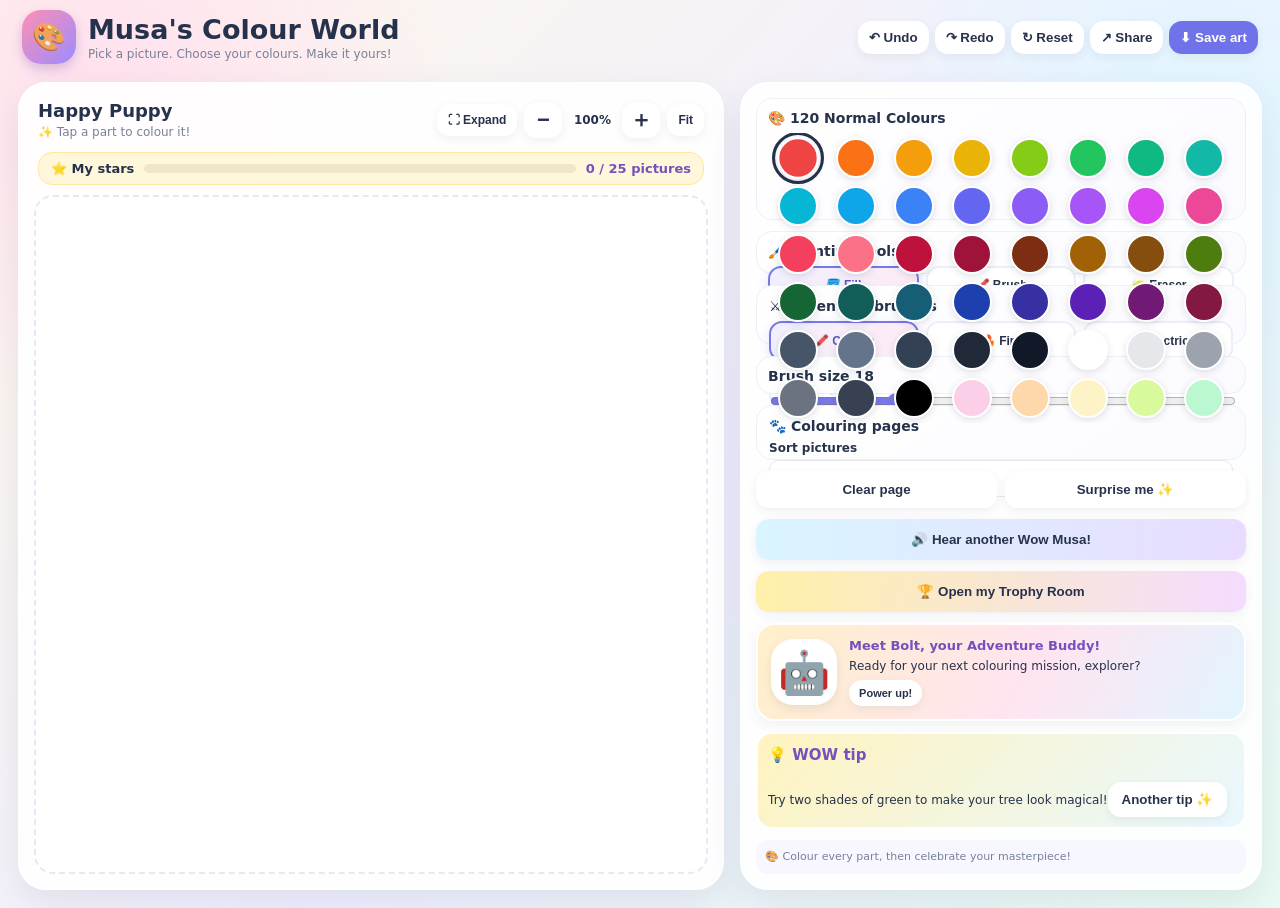
==== commit 4285bce8: "Create 200 distinct animal bird aircraft and adventure drawings" ====
--- a/index.html
+++ b/index.html
@@ -381,143 +381,40 @@
 let chosen=colors[0],tool='fill',brushStyle='classic',size=18,selected=null,strokes=[],undoStack=[],redoStack=[],current='lion',celebrationShown=false,celebrationTimer=null;
 const pages=[];
 
-const generatedThemes=[["African Elephant in a Sunny Meadow","🐘","creature"],["African Elephant Beside a Sparkling River","🐘","creature"],["African Elephant Exploring a Magical Forest","🐘","creature"],["African Elephant Under a Starry Sky","🐘","creature"],["African Elephant At a Happy Garden Party","🐘","creature"],["African Elephant On a Mountain Adventure","🐘","creature"],["African Elephant At the Seaside","🐘","creature"],["African Elephant On a Birthday Adventure","🐘","creature"],["Bengal Tiger in a Sunny Meadow","🐅","creature"],["Bengal Tiger Beside a Sparkling River","🐅","creature"],["Bengal Tiger Exploring a Magical Forest","🐅","creature"],["Bengal Tiger Under a Starry Sky","🐅","creature"],["Bengal Tiger At a Happy Garden Party","🐅","creature"],["Bengal Tiger On a Mountain Adventure","🐅","creature"],["Bengal Tiger At the Seaside","🐅","creature"],["Bengal Tiger On a Birthday Adventure","🐅","creature"],["Snow Leopard in a Sunny Meadow","🐆","creature"],["Snow Leopard Beside a Sparkling River","🐆","creature"],["Snow Leopard Exploring a Magical Forest","🐆","creature"],["Snow Leopard Under a Starry Sky","🐆","creature"],["Snow Leopard At a Happy Garden Party","🐆","creature"],["Snow Leopard On a Mountain Adventure","🐆","creature"],["Snow Leopard At the Seaside","🐆","creature"],["Snow Leopard On a Birthday Adventure","🐆","creature"],["Red Fox in a Sunny Meadow","🦊","creature"],["Red Fox Beside a Sparkling River","🦊","creature"],["Red Fox Exploring a Magical Forest","🦊","creature"],["Red Fox Under a Starry Sky","🦊","creature"],["Red Fox At a Happy Garden Party","🦊","creature"],["Red Fox On a Mountain Adventure","🦊","creature"],["Red Fox At the Seaside","🦊","creature"],["Red Fox On a Birthday Adventure","🦊","creature"],["Gray Wolf in a Sunny Meadow","🐺","creature"],["Gray Wolf Beside a Sparkling River","🐺","creature"],["Gray Wolf Exploring a Magical Forest","🐺","creature"],["Gray Wolf Under a Starry Sky","🐺","creature"],["Gray Wolf At a Happy Garden Party","🐺","creature"],["Gray Wolf On a Mountain Adventure","🐺","creature"],["Gray Wolf At the Seaside","🐺","creature"],["Gray Wolf On a Birthday Adventure","🐺","creature"],["Brown Bear in a Sunny Meadow","🐻","creature"],["Brown Bear Beside a Sparkling River","🐻","creature"],["Brown Bear Exploring a Magical Forest","🐻","creature"],["Brown Bear Under a Starry Sky","🐻","creature"],["Brown Bear At a Happy Garden Party","🐻","creature"],["Brown Bear On a Mountain Adventure","🐻","creature"],["Brown Bear At the Seaside","🐻","creature"],["Brown Bear On a Birthday Adventure","🐻","creature"],["Giant Panda in a Sunny Meadow","🐼","creature"],["Giant Panda Beside a Sparkling River","🐼","creature"],["Giant Panda Exploring a Magical Forest","🐼","creature"],["Giant Panda Under a Starry Sky","🐼","creature"],["Giant Panda At a Happy Garden Party","🐼","creature"],["Giant Panda On a Mountain Adventure","🐼","creature"],["Giant Panda At the Seaside","🐼","creature"],["Giant Panda On a Birthday Adventure","🐼","creature"],["Giraffe in a Sunny Meadow","🦒","creature"],["Giraffe Beside a Sparkling River","🦒","creature"],["Giraffe Exploring a Magical Forest","🦒","creature"],["Giraffe Under a Starry Sky","🦒","creature"],["Giraffe At a Happy Garden Party","🦒","creature"],["Giraffe On a Mountain Adventure","🦒","creature"],["Giraffe At the Seaside","🦒","creature"],["Giraffe On a Birthday Adventure","🦒","creature"],["White Rhinoceros in a Sunny Meadow","🦏","creature"],["White Rhinoceros Beside a Sparkling River","🦏","creature"],["White Rhinoceros Exploring a Magical Forest","🦏","creature"],["White Rhinoceros Under a Starry Sky","🦏","creature"],["White Rhinoceros At a Happy Garden Party","🦏","creature"],["White Rhinoceros On a Mountain Adventure","🦏","creature"],["White Rhinoceros At the Seaside","🦏","creature"],["White Rhinoceros On a Birthday Adventure","🦏","creature"],["Wild Horse in a Sunny Meadow","🐎","creature"],["Wild Horse Beside a Sparkling River","🐎","creature"],["Wild Horse Exploring a Magical Forest","🐎","creature"],["Wild Horse Under a Starry Sky","🐎","creature"],["Wild Horse At a Happy Garden Party","🐎","creature"],["Wild Horse On a Mountain Adventure","🐎","creature"],["Wild Horse At the Seaside","🐎","creature"],["Wild Horse On a Birthday Adventure","🐎","creature"],["Sea Turtle in a Sunny Meadow","🐢","creature"],["Sea Turtle Beside a Sparkling River","🐢","creature"],["Sea Turtle Exploring a Magical Forest","🐢","creature"],["Sea Turtle Under a Starry Sky","🐢","creature"],["Sea Turtle At a Happy Garden Party","🐢","creature"],["Sea Turtle On a Mountain Adventure","🐢","creature"],["Sea Turtle At the Seaside","🐢","creature"],["Sea Turtle On a Birthday Adventure","🐢","creature"],["Humpback Whale in a Sunny Meadow","🐋","creature"],["Humpback Whale Beside a Sparkling River","🐋","creature"],["Humpback Whale Exploring a Magical Forest","🐋","creature"],["Humpback Whale Under a Starry Sky","🐋","creature"],["Humpback Whale At a Happy Garden Party","🐋","creature"],["Humpback Whale On a Mountain Adventure","🐋","creature"],["Humpback Whale At the Seaside","🐋","creature"],["Humpback Whale On a Birthday Adventure","🐋","creature"],["Great White Shark in a Sunny Meadow","🦈","creature"],["Great White Shark Beside a Sparkling River","🦈","creature"],["Great White Shark Exploring a Magical Forest","🦈","creature"],["Great White Shark Under a Starry Sky","🦈","creature"],["Great White Shark At a Happy Garden Party","🦈","creature"],["Great White Shark On a Mountain Adventure","🦈","creature"],["Great White Shark At the Seaside","🦈","creature"],["Great White Shark On a Birthday Adventure","🦈","creature"],["Bald Eagle in a Sunny Meadow","🦅","winged"],["Bald Eagle Beside a Sparkling River","🦅","winged"],["Bald Eagle Exploring a Magical Forest","🦅","winged"],["Bald Eagle Under a Starry Sky","🦅","winged"],["Bald Eagle At a Happy Garden Party","🦅","winged"],["Bald Eagle On a Mountain Adventure","🦅","winged"],["Bald Eagle At the Seaside","🦅","winged"],["Bald Eagle On a Birthday Adventure","🦅","winged"],["Barn Owl in a Sunny Meadow","🦉","winged"],["Barn Owl Beside a Sparkling River","🦉","winged"],["Barn Owl Exploring a Magical Forest","🦉","winged"],["Barn Owl Under a Starry Sky","🦉","winged"],["Barn Owl At a Happy Garden Party","🦉","winged"],["Barn Owl On a Mountain Adventure","🦉","winged"],["Barn Owl At the Seaside","🦉","winged"],["Barn Owl On a Birthday Adventure","🦉","winged"],["Peacock in a Sunny Meadow","🦚","winged"],["Peacock Beside a Sparkling River","🦚","winged"],["Peacock Exploring a Magical Forest","🦚","winged"],["Peacock Under a Starry Sky","🦚","winged"],["Peacock At a Happy Garden Party","🦚","winged"],["Peacock On a Mountain Adventure","🦚","winged"],["Peacock At the Seaside","🦚","winged"],["Peacock On a Birthday Adventure","🦚","winged"],["Kingfisher in a Sunny Meadow","🐦","winged"],["Kingfisher Beside a Sparkling River","🐦","winged"],["Kingfisher Exploring a Magical Forest","🐦","winged"],["Kingfisher Under a Starry Sky","🐦","winged"],["Kingfisher At a Happy Garden Party","🐦","winged"],["Kingfisher On a Mountain Adventure","🐦","winged"],["Kingfisher At the Seaside","🐦","winged"],["Kingfisher On a Birthday Adventure","🐦","winged"],["Monarch Butterfly in a Sunny Meadow","🦋","winged"],["Monarch Butterfly Beside a Sparkling River","🦋","winged"],["Monarch Butterfly Exploring a Magical Forest","🦋","winged"],["Monarch Butterfly Under a Starry Sky","🦋","winged"],["Monarch Butterfly At a Happy Garden Party","🦋","winged"],["Monarch Butterfly On a Mountain Adventure","🦋","winged"],["Monarch Butterfly At the Seaside","🦋","winged"],["Monarch Butterfly On a Birthday Adventure","🦋","winged"],["Dragonfly in a Sunny Meadow","🪰","winged"],["Dragonfly Beside a Sparkling River","🪰","winged"],["Dragonfly Exploring a Magical Forest","🪰","winged"],["Dragonfly Under a Starry Sky","🪰","winged"],["Dragonfly At a Happy Garden Party","🪰","winged"],["Dragonfly On a Mountain Adventure","🪰","winged"],["Dragonfly At the Seaside","🪰","winged"],["Dragonfly On a Birthday Adventure","🪰","winged"],["Crocodile in a Sunny Meadow","🐊","creature"],["Crocodile Beside a Sparkling River","🐊","creature"],["Crocodile Exploring a Magical Forest","🐊","creature"],["Crocodile Under a Starry Sky","🐊","creature"],["Crocodile At a Happy Garden Party","🐊","creature"],["Crocodile On a Mountain Adventure","🐊","creature"],["Crocodile At the Seaside","🐊","creature"],["Crocodile On a Birthday Adventure","🐊","creature"],["Botanical Garden in a Sunny Meadow","🌿","plant"],["Botanical Garden Beside a Sparkling River","🌿","plant"],["Botanical Garden Exploring a Magical Forest","🌿","plant"],["Botanical Garden Under a Starry Sky","🌿","plant"],["Botanical Garden At a Happy Garden Party","🌿","plant"],["Botanical Garden On a Mountain Adventure","🌿","plant"],["Botanical Garden At the Seaside","🌿","plant"],["Botanical Garden On a Birthday Adventure","🌿","plant"],["Ancient Oak Tree in a Sunny Meadow","🌳","plant"],["Ancient Oak Tree Beside a Sparkling River","🌳","plant"],["Ancient Oak Tree Exploring a Magical Forest","🌳","plant"],["Ancient Oak Tree Under a Starry Sky","🌳","plant"],["Ancient Oak Tree At a Happy Garden Party","🌳","plant"],["Ancient Oak Tree On a Mountain Adventure","🌳","plant"],["Ancient Oak Tree At the Seaside","🌳","plant"],["Ancient Oak Tree On a Birthday Adventure","🌳","plant"],["Historic Cathedral in a Sunny Meadow","⛪","building"],["Historic Cathedral Beside a Sparkling River","⛪","building"],["Historic Cathedral Exploring a Magical Forest","⛪","building"],["Historic Cathedral Under a Starry Sky","⛪","building"],["Historic Cathedral At a Happy Garden Party","⛪","building"],["Historic Cathedral On a Mountain Adventure","⛪","building"],["Historic Cathedral At the Seaside","⛪","building"],["Historic Cathedral On a Birthday Adventure","⛪","building"],["Space Shuttle in a Sunny Meadow","🛰️","ride"],["Space Shuttle Beside a Sparkling River","🛰️","ride"],["Space Shuttle Exploring a Magical Forest","🛰️","ride"],["Space Shuttle Under a Starry Sky","🛰️","ride"],["Space Shuttle At a Happy Garden Party","🛰️","ride"],["Space Shuttle On a Mountain Adventure","🛰️","ride"],["Space Shuttle At the Seaside","🛰️","ride"],["Space Shuttle On a Birthday Adventure","🛰️","ride"],["Rocket Launch Vehicle in a Sunny Meadow","🚀","ride"],["Rocket Launch Vehicle Beside a Sparkling River","🚀","ride"],["Rocket Launch Vehicle Exploring a Magical Forest","🚀","ride"],["Rocket Launch Vehicle Under a Starry Sky","🚀","ride"],["Rocket Launch Vehicle At a Happy Garden Party","🚀","ride"],["Rocket Launch Vehicle On a Mountain Adventure","🚀","ride"],["Rocket Launch Vehicle At the Seaside","🚀","ride"],["Rocket Launch Vehicle On a Birthday Adventure","🚀","ride"]];
-function generatedRegions(kind,v,themeIndex){
- const shift=((v-1)%7)*3;
- // Twenty-five genuinely different subject silhouettes; each category has its own
- // anatomy rather than reusing one generic creature/wing/plant outline.
- const silhouettes=[
-  // elephant
-  [['body',`M205 300 Q205 205 325 205 Q430 170 505 245 Q555 285 535 390 L510 485 H445 L435 390 H355 L345 485 H280 L275 385 Q205 375 205 300Z`],['trunk',`M475 245 Q555 230 570 300 Q590 380 550 440 Q530 470 510 445 Q530 390 515 350 Q485 330 455 345Z`],['ear',`M285 245 Q180 125 150 245 Q145 350 265 365Z`]],
-  // tiger
-  [['body',`M190 300 Q235 205 395 220 Q540 205 590 300 L550 400 Q420 450 260 400Z`],['head',`M480 230 Q555 165 620 225 L635 305 Q600 365 520 345 L470 300Z`],['tail',`M205 325 Q105 275 115 365 Q120 435 185 415`]],
-  // snow leopard
-  [['body',`M190 305 Q265 205 430 220 Q545 230 590 310 L555 390 Q405 445 250 395Z`],['head',`M500 230 Q580 180 630 245 L615 330 535 345 485 300Z`],['tail',`M220 350 Q95 330 110 430 Q140 490 220 420`]],
-  // fox
-  [['body',`M180 325 Q260 225 430 245 Q535 255 570 335 L520 400 Q365 440 220 390Z`],['head',`M465 250 L590 205 565 315 500 350 445 310Z`],['tail',`M220 340 Q90 250 75 355 Q95 455 235 400Z`]],
-  // wolf
-  [['body',`M180 300 Q270 215 430 225 Q540 230 590 310 L550 395 Q390 440 230 390Z`],['head',`M485 230 L565 160 585 265 645 300 570 345 495 310Z`],['tail',`M210 320 Q115 260 90 340 Q100 410 205 390Z`]],
-  // bear
-  [['body',`M190 300 Q220 185 400 195 Q565 205 595 330 L550 445 H250 Q185 400 190 300Z`],['head',`M300 205 Q285 120 370 115 Q455 115 465 210Z`],['ear',`M305 145 Q270 90 325 85 Q365 95 350 145Z`]],
-  // panda
-  [['body',`M205 300 Q235 190 400 195 Q565 205 590 330 L550 445 H250 Q195 400 205 300Z`],['head',`M295 210 Q280 125 400 120 Q520 125 505 220Z`],['patch',`M330 190 Q300 155 315 225 Q340 250 355 215Z`]],
-  // giraffe
-  [['body',`M245 330 Q270 250 440 260 Q535 270 555 350 L520 410 H265Z`],['neck',`M430 290 Q440 150 465 100 L530 105 Q520 205 515 310Z`],['head',`M455 110 Q450 55 520 55 L570 100 535 145Z`]],
-  // rhino
-  [['body',`M175 300 Q230 200 420 220 Q555 230 595 330 L550 435 H240 Q170 390 175 300Z`],['head',`M485 235 Q570 205 630 275 L610 355 520 360 470 300Z`],['horn',`M570 255 L650 210 615 290Z`]],
-  // horse
-  [['body',`M175 285 Q270 205 445 235 Q545 250 575 330 L540 390 Q380 425 220 380Z`],['neck',`M430 270 Q455 175 520 150 L570 195 530 315Z`],['head',`M510 160 L605 165 620 230 555 260 520 220Z`],['tail',`M195 280 Q115 225 120 330 Q135 375 190 350Z`]],
-  // sea turtle
-  [['shell',`M190 300 Q205 175 400 165 Q595 175 610 300 Q590 415 400 425 Q210 415 190 300Z`],['head',`M570 270 Q655 245 690 305 Q670 365 590 345Z`],['flipper',`M260 220 Q150 125 125 205 L225 315Z`],['flipper2',`M500 380 Q590 470 640 420 L550 340Z`]],
-  // whale
-  [['body',`M115 315 Q200 160 440 190 Q575 210 650 305 Q575 405 420 430 Q210 445 115 315Z`],['tail',`M115 315 Q35 230 55 175 Q125 200 165 280 Q125 375 55 425 Q35 360 115 315Z`],['fin',`M365 375 Q400 500 485 465 Q455 390 430 365Z`]],
-  // shark
-  [['body',`M90 315 Q220 195 465 245 L610 180 580 300 690 320 585 355 620 455 465 390 Q220 435 90 315Z`],['fin',`M360 255 L430 125 480 260Z`],['sidefin',`M390 365 L315 455 440 395Z`]],
-  // eagle
-  [['body',`M350 205 Q410 155 470 215 L455 385 Q410 450 365 385Z`],['wingL',`M380 255 Q220 90 85 180 Q160 330 365 350Z`],['wingR',`M440 255 Q600 90 715 180 Q640 330 455 350Z`],['beak',`M465 225 L535 255 465 280Z`]],
-  // owl
-  [['body',`M265 180 Q400 85 535 180 Q585 320 520 465 Q400 545 280 465 Q215 320 265 180Z`],['wingL',`M275 230 Q165 280 245 430 L325 390Z`],['wingR',`M525 230 Q635 280 555 430 L475 390Z`],['ear',`M275 180 L245 85 340 145Z`]],
-  // peacock
-  [['body',`M365 265 Q400 210 435 265 L450 475 350 475Z`],['fanL',`M390 285 Q110 80 145 370 Q210 485 365 390Z`],['fanR',`M410 285 Q690 80 655 370 Q590 485 435 390Z`],['crest',`M390 220 L365 145 400 180 435 145 410 220Z`]],
-  // kingfisher
-  [['body',`M220 280 Q300 190 455 220 Q540 245 570 330 Q490 405 330 390 Q240 370 220 280Z`],['head',`M410 220 Q470 135 555 185 L590 265 490 305Z`],['beak',`M555 210 L690 245 565 275Z`],['wing',`M285 285 Q390 225 485 295 L390 365Z`]],
-  // butterfly
-  [['wingL',`M390 280 Q265 65 130 170 Q65 300 350 390 Q405 360 390 280Z`],['wingR',`M410 280 Q535 65 670 170 Q735 300 450 390 Q395 360 410 280Z`],['lowerL',`M380 330 Q190 300 185 465 Q245 555 380 405Z`],['lowerR',`M420 330 Q610 300 615 465 Q555 555 420 405Z`],['body',`M390 220 Q400 190 410 220 L420 435 380 435Z`]],
-  // dragonfly
-  [['body',`M390 160 Q400 130 410 160 L420 510 380 510Z`],['wingL',`M385 250 Q175 70 105 170 Q170 285 390 310Z`],['wingR',`M415 250 Q625 70 695 170 Q630 285 410 310Z`],['lowerL',`M385 315 Q210 250 165 390 Q240 455 390 365Z`],['lowerR',`M415 315 Q590 250 635 390 Q560 455 410 365Z`]],
-  // crocodile
-  [['body',`M160 300 Q255 220 500 255 L610 290 500 380 Q260 420 160 340Z`],['snout',`M480 250 L690 270 665 340 490 355Z`],['tail',`M170 305 Q70 245 55 320 Q85 390 185 355Z`],['leg',`M270 350 L225 450 325 410Z`],['leg2',`M465 350 L510 450 555 390Z`]],
-  // botanical garden / floral
-  [['flower',`M400 170 C300 100 250 210 350 280 C220 280 245 410 375 365 C320 470 440 520 435 380 C540 455 625 350 470 315 C590 225 490 125 420 250Z`],['stem',`M390 350 L410 350 430 560 375 560Z`],['leaf',`M395 445 Q250 350 255 485 Q320 545 395 470Z`]],
-  // oak
-  [['trunk',`M350 300 H450 L485 565 H315Z`],['crown',`M400 55 Q510 25 535 145 Q665 135 630 265 Q620 380 500 375 Q400 465 300 375 Q180 395 170 265 Q145 135 275 145 Q290 35 400 55Z`],['branch',`M370 310 L260 220 285 340Z`]],
-  // cathedral
-  [['body',`M200 250 H600 V545 H200Z`],['towerL',`M220 130 H315 V545 H220Z`],['towerR',`M485 130 H580 V545 H485Z`],['spireL',`M205 135 L268 35 330 135Z`],['spireR',`M475 135 L532 35 595 135Z`],['roof',`M290 255 L400 105 510 255Z`]],
-  // space shuttle
-  [['fuselage',`M400 55 Q510 185 475 440 L400 540 325 440 Q290 185 400 55Z`],['wingL',`M330 300 L170 455 340 430Z`],['wingR',`M470 300 L630 455 460 430Z`],['tail',`M365 430 L330 535 400 500 470 535 435 430Z`],['window',`M370 180 Q400 145 430 180 L425 245 H375Z`]],
-  // rocket
-  [['body',`M400 45 Q520 185 485 430 L445 500 H355 L315 430 Q280 185 400 45Z`],['finL',`M325 350 L205 490 335 455Z`],['finR',`M475 350 L595 490 465 455Z`],['window',`M365 205 Q400 170 435 205 L430 270 H370Z`],['flame',`M355 485 Q400 610 445 485 Q425 555 400 570 Q375 555 355 485Z`]]
+const generatedThemes=[["African Elephant","🐾","Animal","mammal"],["Bengal Tiger","🐾","Animal","fourleg"],["Snow Leopard","🐾","Animal","reptile"],["Red Fox","🐾","Animal","mammal"],["Gray Wolf","🐾","Animal","fourleg"],["Brown Bear","🐾","Animal","reptile"],["Giant Panda","🐾","Animal","mammal"],["Giraffe","🐾","Animal","fourleg"],["White Rhinoceros","🐾","Animal","reptile"],["Wild Horse","🐾","Animal","mammal"],["Zebra","🐾","Animal","fourleg"],["Lion","🐾","Animal","reptile"],["Leopard","🐾","Animal","mammal"],["Cheetah","🐾","Animal","fourleg"],["Hippopotamus","🐾","Animal","reptile"],["Meerkat","🐾","Animal","mammal"],["Red Kangaroo","🐾","Animal","fourleg"],["Koala","🐾","Animal","reptile"],["Giant Anteater","🐾","Animal","mammal"],["Sloth","🐾","Animal","fourleg"],["Bactrian Camel","🐾","Animal","reptile"],["Llama","🐾","Animal","mammal"],["Moose","🐾","Animal","fourleg"],["Reindeer","🐾","Animal","reptile"],["White-Tailed Deer","🐾","Animal","mammal"],["Mountain Goat","🐾","Animal","fourleg"],["Bighorn Sheep","🐾","Animal","reptile"],["Wild Boar","🐾","Animal","mammal"],["Domestic Pig","🐾","Animal","fourleg"],["Dairy Cow","🐾","Animal","reptile"],["Highland Cow","🐾","Animal","mammal"],["Domestic Sheep","🐾","Animal","fourleg"],["Alpaca","🐾","Animal","reptile"],["Donkey","🐾","Animal","mammal"],["Gorilla","🐾","Animal","fourleg"],["Chimpanzee","🐾","Animal","reptile"],["Orangutan","🐾","Animal","mammal"],["Ring-Tailed Lemur","🐾","Animal","fourleg"],["Otter","🐾","Animal","reptile"],["Beaver","🐾","Animal","mammal"],["Raccoon","🐾","Animal","fourleg"],["Skunk","🐾","Animal","reptile"],["Hedgehog","🐾","Animal","mammal"],["Porcupine","🐾","Animal","fourleg"],["Armadillo","🐾","Animal","reptile"],["Giant Tortoise","🐾","Animal","mammal"],["Iguana","🐾","Animal","fourleg"],["Chameleon","🐾","Animal","reptile"],["Komodo Dragon","🐾","Animal","mammal"],["Nile Crocodile","🐾","Animal","fourleg"],["Bald Eagle","🐦","Bird","flyingbird"],["Golden Eagle","🐦","Bird","owlbird"],["Peregrine Falcon","🐦","Bird","waterbird"],["Red-Tailed Hawk","🐦","Bird","perchbird"],["Snowy Owl","🐦","Bird","flyingbird"],["Barn Owl","🐦","Bird","owlbird"],["Great Horned Owl","🐦","Bird","waterbird"],["Emperor Penguin","🐦","Bird","perchbird"],["King Penguin","🐦","Bird","flyingbird"],["African Ostrich","🐦","Bird","owlbird"],["Emu","🐦","Bird","waterbird"],["Cassowary","🐦","Bird","perchbird"],["Flamingo","🐦","Bird","flyingbird"],["Peacock","🐦","Bird","owlbird"],["Peahen","🐦","Bird","waterbird"],["Scarlet Macaw","🐦","Bird","perchbird"],["Cockatoo","🐦","Bird","flyingbird"],["African Grey Parrot","🐦","Bird","owlbird"],["Budgerigar","🐦","Bird","waterbird"],["Toucan","🐦","Bird","perchbird"],["Kingfisher","🐦","Bird","flyingbird"],["Blue Jay","🐦","Bird","owlbird"],["Northern Cardinal","🐦","Bird","waterbird"],["American Robin","🐦","Bird","perchbird"],["Goldfinch","🐦","Bird","flyingbird"],["Hummingbird","🐦","Bird","owlbird"],["Swallow","🐦","Bird","waterbird"],["Swan","🐦","Bird","perchbird"],["Canada Goose","🐦","Bird","flyingbird"],["Mallard Duck","🐦","Bird","owlbird"],["Wood Duck","🐦","Bird","waterbird"],["Pelican","🐦","Bird","perchbird"],["Albatross","🐦","Bird","flyingbird"],["Seagull","🐦","Bird","owlbird"],["Puffin","🐦","Bird","waterbird"],["Stork","🐦","Bird","perchbird"],["Heron","🐦","Bird","flyingbird"],["Crane","🐦","Bird","owlbird"],["Secretary Bird","🐦","Bird","waterbird"],["Quail","🐦","Bird","perchbird"],["Pheasant","🐦","Bird","flyingbird"],["Wild Turkey","🐦","Bird","owlbird"],["Rooster","🐦","Bird","waterbird"],["Hen","🐦","Bird","perchbird"],["Woodpecker","🐦","Bird","flyingbird"],["Magpie","🐦","Bird","owlbird"],["Lyrebird","🐦","Bird","waterbird"],["Kookaburra","🐦","Bird","perchbird"],["Dove","🐦","Bird","flyingbird"],["Partridge","🐦","Bird","owlbird"],["Red Biplane","✈️","Aircraft","airplane"],["Vintage Propeller Plane","✈️","Aircraft","airplane"],["Twin-Engine Airliner","✈️","Aircraft","airplane"],["Jumbo Passenger Jet","✈️","Aircraft","airplane"],["Supersonic Jet","✈️","Aircraft","airplane"],["Fighter Jet","✈️","Aircraft","airplane"],["Cargo Airplane","✈️","Aircraft","airplane"],["Seaplane","✈️","Aircraft","airplane"],["Glider","✈️","Aircraft","airplane"],["Stunt Aerobatic Plane","✈️","Aircraft","airplane"],["Red Rescue Helicopter","🚁","Aircraft","helicopter"],["Police Helicopter","🚁","Aircraft","helicopter"],["Medical Air Ambulance","🚁","Aircraft","helicopter"],["Heavy-Lift Helicopter","🚁","Aircraft","helicopter"],["Military Transport Helicopter","🚁","Aircraft","helicopter"],["Mini Toy Helicopter","🚁","Aircraft","helicopter"],["Coast Guard Helicopter","🚁","Aircraft","helicopter"],["News Camera Helicopter","🚁","Aircraft","helicopter"],["Autogyro","🚁","Aircraft","helicopter"],["Quadcopter Drone","✈️","Aircraft","airplane"],["Cargo Drone","✈️","Aircraft","airplane"],["Flying Wing Aircraft","✈️","Aircraft","airplane"],["Delta-Wing Jet","✈️","Aircraft","airplane"],["Private Business Jet","✈️","Aircraft","airplane"],["Regional Commuter Plane","✈️","Aircraft","airplane"],["Firefighting Water Bomber","✈️","Aircraft","airplane"],["Skywriting Airplane","✈️","Aircraft","airplane"],["Hot-Air Balloon","✈️","Aircraft","balloon"],["Airship Blimp","✈️","Aircraft","blimp"],["Space Shuttle","✈️","Aircraft","shuttle"],["Triceratops","⭐","Adventure","dinosaur"],["Tyrannosaurus Rex","⭐","Adventure","sea"],["Stegosaurus","⭐","Adventure","insect"],["Brachiosaurus","⭐","Adventure","object"],["Velociraptor","⭐","Adventure","dinosaur"],["Ankylosaurus","⭐","Adventure","sea"],["Pteranodon","⭐","Adventure","insect"],["Baby Dragon","⭐","Adventure","object"],["Unicorn","⭐","Adventure","dinosaur"],["Sea Turtle","⭐","Adventure","sea"],["Humpback Whale","⭐","Adventure","insect"],["Blue Whale","⭐","Adventure","object"],["Great White Shark","⭐","Adventure","dinosaur"],["Hammerhead Shark","⭐","Adventure","sea"],["Dolphin","⭐","Adventure","insect"],["Orca","⭐","Adventure","object"],["Octopus","⭐","Adventure","dinosaur"],["Giant Squid","⭐","Adventure","sea"],["Seahorse","⭐","Adventure","insect"],["Clownfish","⭐","Adventure","object"],["Angelfish","⭐","Adventure","dinosaur"],["Pufferfish","⭐","Adventure","sea"],["Manta Ray","⭐","Adventure","insect"],["Jellyfish","⭐","Adventure","object"],["Lobster","⭐","Adventure","dinosaur"],["Crab","⭐","Adventure","sea"],["Starfish","⭐","Adventure","insect"],["Butterfly","⭐","Adventure","object"],["Ladybird Beetle","⭐","Adventure","dinosaur"],["Honey Bee","⭐","Adventure","sea"],["Dragonfly","⭐","Adventure","insect"],["Caterpillar","⭐","Adventure","object"],["Snail","⭐","Adventure","dinosaur"],["Garden Spider","⭐","Adventure","sea"],["Peacock Spider","⭐","Adventure","insect"],["Tree Frog","⭐","Adventure","object"],["Poison Dart Frog","⭐","Adventure","dinosaur"],["Salamander","⭐","Adventure","sea"],["Garden Flower","⭐","Adventure","insect"],["Sunflower","⭐","Adventure","object"],["Rose Bush","⭐","Adventure","dinosaur"],["Tulip Garden","⭐","Adventure","sea"],["Oak Tree","⭐","Adventure","insect"],["Palm Tree","⭐","Adventure","object"],["Mushroom Cottage","⭐","Adventure","dinosaur"],["Fairytale Castle","⭐","Adventure","sea"],["Fire Engine","⭐","Adventure","insect"],["Monster Truck","⭐","Adventure","object"],["Race Car","⭐","Adventure","dinosaur"],["Steam Train","⭐","Adventure","sea"],["School Bus","⭐","Adventure","insect"],["Sailboat","⭐","Adventure","object"],["Pirate Ship","⭐","Adventure","dinosaur"],["Submarine","⭐","Adventure","sea"],["Bulldozer","⭐","Adventure","insect"],["Tractor","⭐","Adventure","object"],["Hot-Air Balloon Ride","⭐","Adventure","dinosaur"],["Rocket Ship","⭐","Adventure","sea"],["Astronaut","⭐","Adventure","insect"],["Planet Saturn","⭐","Adventure","object"],["Friendly Robot","⭐","Adventure","dinosaur"],["Fire Station","⭐","Adventure","sea"],["Lighthouse","⭐","Adventure","insect"],["Windmill","⭐","Adventure","object"],["Ice Cream Truck","⭐","Adventure","dinosaur"],["Birthday Cake","⭐","Adventure","sea"],["Toy Train","⭐","Adventure","insect"],["Camping Tent","⭐","Adventure","object"],["Treehouse","⭐","Adventure","dinosaur"],["Magical Wizard Tower","⭐","Adventure","sea"]];
+function generatedRegions(kind,v,index){
+ const k=index%9, w= k*5, p=(n,d)=>[n,d];
+ if(kind==='helicopter')return [
+  p('cabin',`M250 ${270+w} Q270 195 390 195 H500 Q565 205 575 280 L545 355 H300Z`),
+  p('tail',`M520 260 L700 205 720 230 545 315Z`),p('tailfin',`M680 175 H730 L715 255 H680Z`),
+  p('rotorMast','M410 200 V140'),p('rotor',`M180 ${130+k*2} H640 L620 148 H200Z`),
+  p('skids','M290 390 H555 M330 390 L310 425 M515 390 L540 425'),
+  p('windows',`M320 235 Q400 205 490 235 L475 290 H335Z`)
  ];
- const baseIndex=themeIndex%25;
- const special=silhouettes[baseIndex];
- if(special){
-  const varied=[];
-  const scene= Math.floor(themeIndex/25)%8;
-  const scenery=[
-   [['sun','M650 85 a42 42 0 1 0 0.1 0Z'],['cloud','M70 150 Q70 115 110 120 Q125 75 170 105 Q210 85 225 130 Q255 145 230 170 H95Z'],['hill','M20 520 Q160 390 300 520Z']],
-   [['sun','M100 95 a38 38 0 1 0 0.1 0Z'],['wave1','M20 485 Q120 450 220 485 T420 485 T620 485 T820 485 V600 H20Z'],['wave2','M20 530 Q120 495 220 530 T420 530 T620 530 T820 530 V600 H20Z']],
-   [['tree1','M95 430 L125 300 155 430Z'],['tree2','M640 430 L680 270 720 430Z'],['mushroom','M240 485 Q245 420 285 420 Q325 420 330 485Z']],
-   [['moon','M650 95 Q590 35 555 100 Q565 175 650 160 Q610 135 650 95Z'],['star1','M125 105 l12 30 32 2 -25 20 8 31 -27 -18 -27 18 8 -31 -25 -20 32 -2Z'],['star2','M700 230 l9 22 24 2 -18 14 6 23 -21 -13 -20 13 6 -23 -18 -14 24 -2Z']],
-   [['flower1','M105 470 Q70 420 105 390 Q140 420 105 470Z'],['flower2','M690 475 Q650 420 690 390 Q730 420 690 475Z'],['party','M300 90 L340 165 260 165Z']],
-   [['mountain1','M15 510 L190 260 360 510Z'],['mountain2','M440 510 L625 220 810 510Z'],['peak','M155 310 L190 260 225 310Z']],
-   [['wave','M10 505 Q130 455 250 505 T490 505 T730 505 V600 H10Z'],['shell','M620 470 Q620 410 680 410 Q740 410 740 470Z'],['sun','M110 95 a38 38 0 1 0 0.1 0Z']],
-   [['balloon1','M110 125 Q70 65 110 45 Q150 65 110 125Z'],['balloon2','M690 125 Q650 65 690 45 Q730 65 690 125Z'],['gift','M300 460 H500 V560 H300Z']]
-  ];
-  for(const [name,path] of scenery[scene]) varied.push([name,path]);
-  special.forEach(([name,path],i)=>varied.push([name,path.replace(/(\d+)/g,(m)=>String(Math.max(20,Math.min(760,Number(m)+(i%2?shift:-shift)))) )]));
-  return varied;
- }
- const a=((v-1)%25)*2,b=(Math.floor((v-1)/25)%20)*2,c=(v%11)*2;
- if(kind==='creature')return [
-  ['body',`M${255-a} 315 Q${245-a} ${180+b} 400 ${185+c} Q${555+a} ${175+b} ${545+a} 320 L${510+a} 465 Q400 ${505+c} ${290-a} 465Z`],
-  ['head',`M${300-a} ${225+b} Q${285-a} 95 ${400+c} ${100+b} Q${530+a} 95 ${510+a} ${230+b} Q${505+a} 350 400 ${355+c} Q${295-a} 345 ${300-a} ${225+b}Z`],
-  ['earL',`M${320-a} 150 Q${245-a} ${55+b} ${275-a} 35 Q${350-a} 50 ${360-a} 145Z`],
-  ['earR',`M${440+a} 145 Q${455+a} 50 ${525+a} 35 Q${555+a} ${65+b} ${480+a} 150Z`],
-  ['belly',`M${330-a} 365 Q400 ${330+b} ${470+a} 365 L${455+a} 465 Q400 ${490+c} ${345-a} 465Z`],
-  ['tail',`M${520+a} 365 Q${650+a} ${300+b} ${665+a} 395 Q${660+a} 470 ${590+a} 430Z`],
-  ['legL',`M${300-a} 425 H${365-a} L${360-a} 535 H${285-a}Z`],
-  ['legR',`M${435+a} 425 H${500+a} L${515+a} 535 H${440+a}Z`]
+ if(kind==='airplane')return [
+  p('fuselage',`M55 ${300+w} Q170 250 315 260 L625 275 Q720 285 750 315 Q715 350 620 355 L300 370 Q150 370 55 330Z`),
+  p('mainWing',`M315 285 L${410+k*5} 105 500 115 445 300Z`),
+  p('tailWing',`M175 300 L100 205 150 205 270 300Z`),p('tailFin',`M205 300 L170 170 215 170 265 305Z`),
+  p('windows',`M490 285 Q545 275 595 295 L590 320 H490Z`),p('engine',`M390 350 Q410 390 455 365 L445 345Z`)
  ];
- if(kind==='winged')return [
-  ['wingL',`M390 260 Q${260-a} ${75+b} ${125-a} ${155+c} Q${65-a} 280 ${365-a} 340Z`],
-  ['wingR',`M410 260 Q${540+a} ${75+b} ${675+a} ${155+c} Q${735+a} 280 ${435+a} 340Z`],
-  ['wingBottomL',`M380 315 Q${210-a} 285 ${170-a} 430 Q${205-a} 545 ${370-a} 385Z`],
-  ['wingBottomR',`M420 315 Q${590+a} 285 ${630+a} 430 Q${595+a} 545 ${430+a} 385Z`],
-  ['body',`M390 205 Q400 180 410 205 L${420+c} 420 Q400 455 ${380-c} 420Z`],
-  ['spotL',`M${265-a} 220 Q${300-a} 185 ${330-a} 220 Q${330-a} 260 ${290-a} 265Z`],
-  ['spotR',`M${470+a} 220 Q${500+a} 185 ${535+a} 220 Q${510+a} 265 ${475+a} 260Z`]
+ if(kind==='flyingbird'||kind==='owlbird'||kind==='waterbird'||kind==='perchbird') {
+  if(kind==='flyingbird')return [p('leftWing',`M390 270 Q250 ${60+w} 70 160 Q125 330 385 355Z`),p('rightWing',`M410 270 Q550 ${60+w} 730 160 Q675 330 415 355Z`),p('body','M370 220 Q400 180 430 220 L445 435 355 435Z'),p('tail','M380 410 L315 520 400 475 485 520 420 410Z'),p('beak','M425 235 L525 265 425 295Z')];
+  return [p('body',`M245 310 Q270 ${190+w} 405 205 Q540 200 580 310 Q525 420 390 405 Q265 400 245 310Z`),p('wing',`M290 290 Q400 ${205+w} 520 285 Q440 385 325 365Z`),p('head','M475 220 Q550 145 615 220 L590 295 500 300Z'),p('beak','M590 230 L690 255 590 275Z'),p('tail','M260 310 L140 245 170 365Z'),p('legs','M365 390 L355 510 M445 390 L455 510')];
+ }
+ if(kind==='mammal'||kind==='fourleg'||kind==='reptile'||kind==='dinosaur')return [
+  p('body',`M${155+k*3} 315 Q210 ${185+w} 370 210 Q510 ${185-w/2} 590 300 Q620 375 530 415 Q390 460 245 410 Q175 385 155 315Z`),
+  p('head',`M485 245 Q500 ${145+w} 580 180 Q665 215 625 305 Q595 360 515 330Z`),
+  p('legFront',`M275 385 H340 L330 525 H275Z`),p('legBack',`M445 390 H510 L525 525 H455Z`),
+  p('tail',`M205 330 Q${85+k*3} ${250+w} 100 390 Q145 440 220 390Z`),
+  p('earOrFin',`M520 205 Q510 ${95+w} 565 125 L590 220Z`)
  ];
- if(kind==='plant')return [
-  ['stem',`M${370-a} 310 H${430+a} L${445+a} 550 H${355-a}Z`],
-  ['crown',`M400 ${55+b} Q${520+a} ${35+b} ${535+a} 165 Q${660+a} 150 ${620+a} 275 Q${600+a} 375 485 345 Q400 420 315 345 Q${185-a} 375 ${180-a} 260 Q${165-a} 145 285 150 Q${295-a} ${45+b} 400 ${55+b}Z`],
-  ['leafL',`M${355-a} 380 Q${210-a} 315 ${250-a} 450 Q${300-a} 500 ${380-a} 430Z`],
-  ['leafR',`M${445+a} 380 Q${590+a} 315 ${550+a} 450 Q${500+a} 500 ${420+a} 430Z`],
-  ['fruit1',`M${325-a} 205 Q${350-a} 165 ${375-a} 205 Q${400-a} 165 ${425-a} 205 Q400 270 ${375-a} 275 Q${325-a} 255 ${325-a} 205Z`],
-  ['fruit2',`M${455+a} 260 Q${480+a} 220 ${505+a} 260 Q${530+a} 220 ${555+a} 260 Q${555+a} 315 ${505+a} 335 Q${455+a} 315 ${455+a} 260Z`]
- ];
- if(kind==='ride')return [
-  ['body',`M${310-a} 405 Q${255-a} 190 400 ${55+b} Q${545+a} 190 ${490+a} 405Z`],
-  ['window',`M${350-a} 220 Q400 ${155+b} ${450+a} 220 Q${465+a} 285 400 300 Q${335-a} 285 ${350-a} 220Z`],
-  ['finL',`M${310-a} 325 L${210-a} 465 L${320-a} 430Z`],
-  ['finR',`M${490+a} 325 L${590+a} 465 L${480+a} 430Z`],
-  ['flame',`M${355-a} 410 Q400 ${590+b} ${445+a} 410 Q${420+a} 465 400 440 Q${380-a} 465 ${355-a} 410Z`],
-  ['badge',`M400 335 m-28 0 a28 28 0 1 0 56 0 a28 28 0 1 0 -56 0Z`]
- ];
- if(kind==='building')return [
-  ['base',`M${190-a} 260 H${610+a} V530 H${190-a}Z`],
-  ['towerL',`M${205-a} 165 H${310-a} V530 H${205-a}Z`],
-  ['towerR',`M${490+a} 165 H${595+a} V530 H${490+a}Z`],
-  ['roofL',`M${180-a} 170 L${260-a} ${55+b} L${335-a} 170Z`],
-  ['roofR',`M${465+a} 170 L${540+a} ${55+b} L${620+a} 170Z`],
-  ['roofM',`M${300-a} 270 L400 ${135+b} L${500+a} 270Z`],
-  ['door',`M355 405 Q400 335 445 405 V530 H355Z`]
- ];
- return [
-  ['wrapper',`M${285-a} 290 H${515+a} L${485+a} 530 H${315-a}Z`],
-  ['frosting',`M${285-a} 300 Q${250-a} 220 ${325-a} 220 Q${325-a} 135 400 180 Q${470+a} 105 ${485+a} 220 Q${565+a} 220 ${515+a} 300Z`],
-  ['topping',`M${355-a} 200 Q400 ${110+b} ${445+a} 200 Q${435+a} 245 400 250 Q${365-a} 245 ${355-a} 200Z`],
-  ['cherry',`M400 155 Q${430+a} 120 ${450+a} 155 Q${450+a} 205 400 215 Q${350-a} 205 ${350-a} 155Z`],
-  ['band',`M${300-a} 390 H${500+a} L${490+a} 440 H${310-a}Z`],
-  ['sprinkleL',`M${335-a} 275 l35 -12 12 25 -35 12Z`],
-  ['sprinkleR',`M${435+a} 275 l35 -12 12 25 -35 12Z`]
- ];
-}
-for(let n=0;n<generatedThemes.length;n++){
- const themeIndex=n,theme=generatedThemes[themeIndex];
- const regions=generatedRegions(theme[2],n+1,themeIndex);
- pages.push({id:'studio-'+String(n+1).padStart(3,'0'),name:theme[0],emoji:theme[1],kind:theme[2],difficulty:regions.length,regions});
-}
-
+ if(kind==='sea')return [p('body',`M145 310 Q250 ${190+w} 470 255 Q560 280 625 310 Q550 380 470 390 Q250 430 145 310Z`),p('tail','M160 310 L55 210 75 310 55 410Z'),p('topFin',`M350 250 L415 ${130+k*8} 465 260Z`),p('lowerFin','M355 365 L430 465 460 365Z'),p('eye','M545 290 a13 13 0 1 0 26 0 a13 13 0 1 0 -26 0Z')];
+ if(kind==='insect')return [p('wingL','M390 275 Q230 65 105 175 Q65 310 380 390Z'),p('wingR','M410 275 Q570 65 695 175 Q735 310 420 390Z'),p('body','M385 180 Q400 145 415 180 L425 465 H375Z'),p('lowerL','M380 330 Q200 290 180 465 Q260 540 390 410Z'),p('lowerR','M420 330 Q600 290 620 465 Q540 540 410 410Z')];
+ if(kind==='balloon')return [p('envelope','M400 65 Q590 190 520 370 Q475 445 400 455 Q325 445 280 370 Q210 190 400 65Z'),p('basket','M355 465 H445 L435 530 H365Z'),p('ropes','M330 390 L365 465 M470 390 L435 465'),p('panel','M400 90 Q330 230 400 430 Q470 230 400 90Z')];
+ if(kind==='blimp')return [p('body','M75 300 Q105 140 400 135 Q695 140 725 300 Q695 460 400 465 Q105 460 75 300Z'),p('fin','M570 300 L700 220 680 300 700 380Z'),p('gondola','M350 445 H450 L430 495 H370Z'),p('window','M260 260 H540 V325 H260Z')];
+ if(kind==='shuttle')return [p('body','M400 45 Q520 185 485 430 L445 510 H355 L315 430 Q280 185 400 45Z'),p('wingL','M330 300 L160 470 340 430Z'),p('wingR','M470 300 L640 470 460 430Z'),p('tail','M365 430 L330 545 400 500 470 545 435 430Z'),p('window','M370 180 Q400 145 430 180 L425 245 H375Z')];
+ return [p('main',`M180 ${300+w} Q180 150 400 120 Q620 150 620 380 Q600 520 400 545 Q200 520 180 380Z`),p('detail',`M260 330 Q400 210 540 330 L520 440 H280Z`),p('base','M300 500 H500 V555 H300Z'),p('accent',`M${100+(index*31)%600} 80 l45 0 -22 42Z`)];
+}
 const progressKey='musas-colour-world-progress-v1';
 const paintingKey='musas-colour-world-paintings-v1';
 function saveCurrentPainting(){try{const all=JSON.parse(localStorage.getItem(paintingKey)||'{}');const fills={};document.querySelectorAll('#regions .region').forEach(el=>{fills[el.id.replace('region-','')]=el.getAttribute('fill')||'#ffffff'});all[current]={fills,strokes:strokes.map(st=>({...st}))};localStorage.setItem(paintingKey,JSON.stringify(all))}catch(e){}}
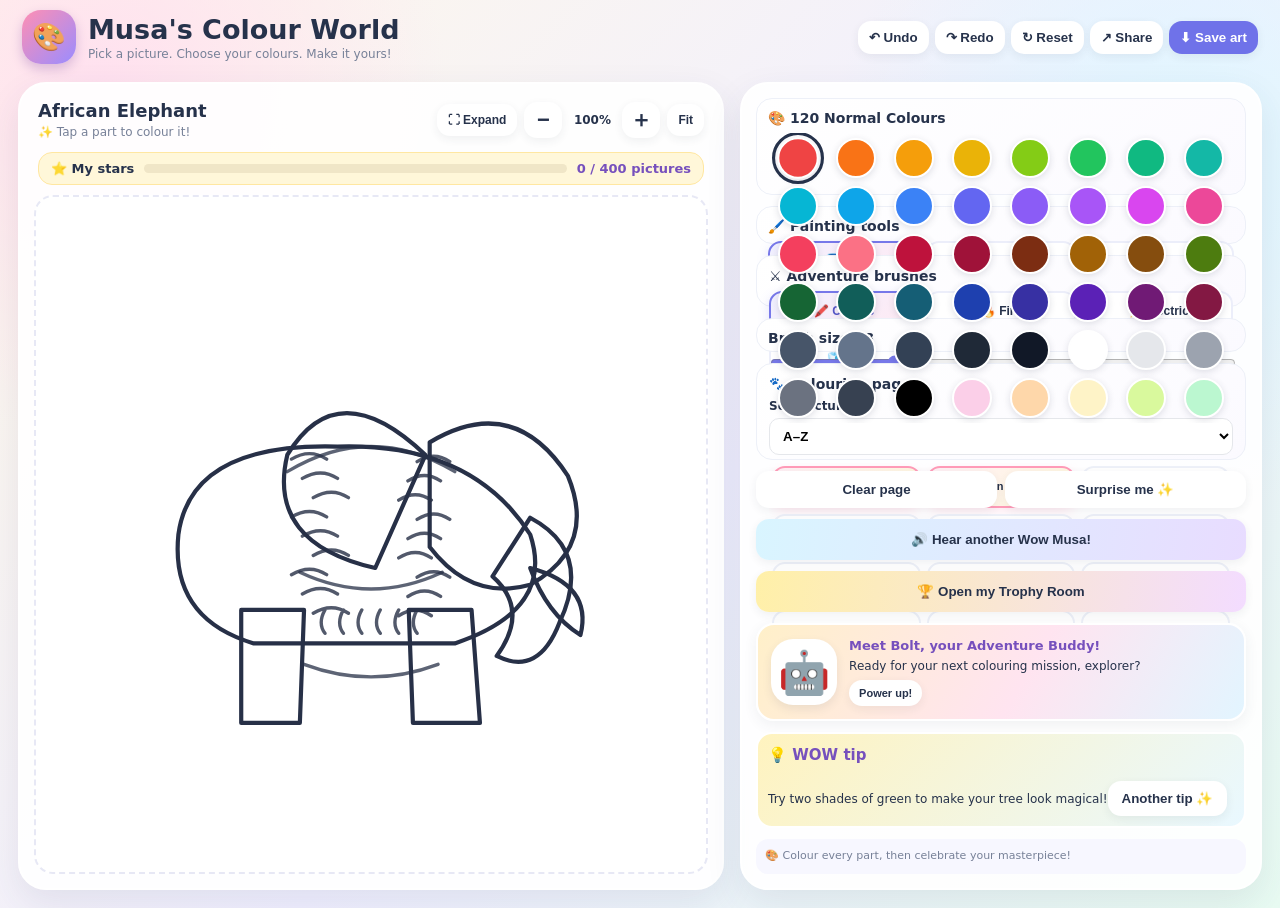
==== commit 67b07c89: "Add drawable catalogue pages and distinct free SVG artwork" ====
--- a/index.html
+++ b/index.html
@@ -383,7 +383,19 @@
 
 const generatedThemes=[["African Elephant","🐾","Animal","mammal"],["Bengal Tiger","🐾","Animal","fourleg"],["Snow Leopard","🐾","Animal","reptile"],["Red Fox","🐾","Animal","mammal"],["Gray Wolf","🐾","Animal","fourleg"],["Brown Bear","🐾","Animal","reptile"],["Giant Panda","🐾","Animal","mammal"],["Giraffe","🐾","Animal","fourleg"],["White Rhinoceros","🐾","Animal","reptile"],["Wild Horse","🐾","Animal","mammal"],["Zebra","🐾","Animal","fourleg"],["Lion","🐾","Animal","reptile"],["Leopard","🐾","Animal","mammal"],["Cheetah","🐾","Animal","fourleg"],["Hippopotamus","🐾","Animal","reptile"],["Meerkat","🐾","Animal","mammal"],["Red Kangaroo","🐾","Animal","fourleg"],["Koala","🐾","Animal","reptile"],["Giant Anteater","🐾","Animal","mammal"],["Sloth","🐾","Animal","fourleg"],["Bactrian Camel","🐾","Animal","reptile"],["Llama","🐾","Animal","mammal"],["Moose","🐾","Animal","fourleg"],["Reindeer","🐾","Animal","reptile"],["White-Tailed Deer","🐾","Animal","mammal"],["Mountain Goat","🐾","Animal","fourleg"],["Bighorn Sheep","🐾","Animal","reptile"],["Wild Boar","🐾","Animal","mammal"],["Domestic Pig","🐾","Animal","fourleg"],["Dairy Cow","🐾","Animal","reptile"],["Highland Cow","🐾","Animal","mammal"],["Domestic Sheep","🐾","Animal","fourleg"],["Alpaca","🐾","Animal","reptile"],["Donkey","🐾","Animal","mammal"],["Gorilla","🐾","Animal","fourleg"],["Chimpanzee","🐾","Animal","reptile"],["Orangutan","🐾","Animal","mammal"],["Ring-Tailed Lemur","🐾","Animal","fourleg"],["Otter","🐾","Animal","reptile"],["Beaver","🐾","Animal","mammal"],["Raccoon","🐾","Animal","fourleg"],["Skunk","🐾","Animal","reptile"],["Hedgehog","🐾","Animal","mammal"],["Porcupine","🐾","Animal","fourleg"],["Armadillo","🐾","Animal","reptile"],["Giant Tortoise","🐾","Animal","mammal"],["Iguana","🐾","Animal","fourleg"],["Chameleon","🐾","Animal","reptile"],["Komodo Dragon","🐾","Animal","mammal"],["Nile Crocodile","🐾","Animal","fourleg"],["Bald Eagle","🐦","Bird","flyingbird"],["Golden Eagle","🐦","Bird","owlbird"],["Peregrine Falcon","🐦","Bird","waterbird"],["Red-Tailed Hawk","🐦","Bird","perchbird"],["Snowy Owl","🐦","Bird","flyingbird"],["Barn Owl","🐦","Bird","owlbird"],["Great Horned Owl","🐦","Bird","waterbird"],["Emperor Penguin","🐦","Bird","perchbird"],["King Penguin","🐦","Bird","flyingbird"],["African Ostrich","🐦","Bird","owlbird"],["Emu","🐦","Bird","waterbird"],["Cassowary","🐦","Bird","perchbird"],["Flamingo","🐦","Bird","flyingbird"],["Peacock","🐦","Bird","owlbird"],["Peahen","🐦","Bird","waterbird"],["Scarlet Macaw","🐦","Bird","perchbird"],["Cockatoo","🐦","Bird","flyingbird"],["African Grey Parrot","🐦","Bird","owlbird"],["Budgerigar","🐦","Bird","waterbird"],["Toucan","🐦","Bird","perchbird"],["Kingfisher","🐦","Bird","flyingbird"],["Blue Jay","🐦","Bird","owlbird"],["Northern Cardinal","🐦","Bird","waterbird"],["American Robin","🐦","Bird","perchbird"],["Goldfinch","🐦","Bird","flyingbird"],["Hummingbird","🐦","Bird","owlbird"],["Swallow","🐦","Bird","waterbird"],["Swan","🐦","Bird","perchbird"],["Canada Goose","🐦","Bird","flyingbird"],["Mallard Duck","🐦","Bird","owlbird"],["Wood Duck","🐦","Bird","waterbird"],["Pelican","🐦","Bird","perchbird"],["Albatross","🐦","Bird","flyingbird"],["Seagull","🐦","Bird","owlbird"],["Puffin","🐦","Bird","waterbird"],["Stork","🐦","Bird","perchbird"],["Heron","🐦","Bird","flyingbird"],["Crane","🐦","Bird","owlbird"],["Secretary Bird","🐦","Bird","waterbird"],["Quail","🐦","Bird","perchbird"],["Pheasant","🐦","Bird","flyingbird"],["Wild Turkey","🐦","Bird","owlbird"],["Rooster","🐦","Bird","waterbird"],["Hen","🐦","Bird","perchbird"],["Woodpecker","🐦","Bird","flyingbird"],["Magpie","🐦","Bird","owlbird"],["Lyrebird","🐦","Bird","waterbird"],["Kookaburra","🐦","Bird","perchbird"],["Dove","🐦","Bird","flyingbird"],["Partridge","🐦","Bird","owlbird"],["Red Biplane","✈️","Aircraft","airplane"],["Vintage Propeller Plane","✈️","Aircraft","airplane"],["Twin-Engine Airliner","✈️","Aircraft","airplane"],["Jumbo Passenger Jet","✈️","Aircraft","airplane"],["Supersonic Jet","✈️","Aircraft","airplane"],["Fighter Jet","✈️","Aircraft","airplane"],["Cargo Airplane","✈️","Aircraft","airplane"],["Seaplane","✈️","Aircraft","airplane"],["Glider","✈️","Aircraft","airplane"],["Stunt Aerobatic Plane","✈️","Aircraft","airplane"],["Red Rescue Helicopter","🚁","Aircraft","helicopter"],["Police Helicopter","🚁","Aircraft","helicopter"],["Medical Air Ambulance","🚁","Aircraft","helicopter"],["Heavy-Lift Helicopter","🚁","Aircraft","helicopter"],["Military Transport Helicopter","🚁","Aircraft","helicopter"],["Mini Toy Helicopter","🚁","Aircraft","helicopter"],["Coast Guard Helicopter","🚁","Aircraft","helicopter"],["News Camera Helicopter","🚁","Aircraft","helicopter"],["Autogyro","🚁","Aircraft","helicopter"],["Quadcopter Drone","✈️","Aircraft","airplane"],["Cargo Drone","✈️","Aircraft","airplane"],["Flying Wing Aircraft","✈️","Aircraft","airplane"],["Delta-Wing Jet","✈️","Aircraft","airplane"],["Private Business Jet","✈️","Aircraft","airplane"],["Regional Commuter Plane","✈️","Aircraft","airplane"],["Firefighting Water Bomber","✈️","Aircraft","airplane"],["Skywriting Airplane","✈️","Aircraft","airplane"],["Hot-Air Balloon","✈️","Aircraft","balloon"],["Airship Blimp","✈️","Aircraft","blimp"],["Space Shuttle","✈️","Aircraft","shuttle"],["Triceratops","⭐","Adventure","dinosaur"],["Tyrannosaurus Rex","⭐","Adventure","sea"],["Stegosaurus","⭐","Adventure","insect"],["Brachiosaurus","⭐","Adventure","object"],["Velociraptor","⭐","Adventure","dinosaur"],["Ankylosaurus","⭐","Adventure","sea"],["Pteranodon","⭐","Adventure","insect"],["Baby Dragon","⭐","Adventure","object"],["Unicorn","⭐","Adventure","dinosaur"],["Sea Turtle","⭐","Adventure","sea"],["Humpback Whale","⭐","Adventure","insect"],["Blue Whale","⭐","Adventure","object"],["Great White Shark","⭐","Adventure","dinosaur"],["Hammerhead Shark","⭐","Adventure","sea"],["Dolphin","⭐","Adventure","insect"],["Orca","⭐","Adventure","object"],["Octopus","⭐","Adventure","dinosaur"],["Giant Squid","⭐","Adventure","sea"],["Seahorse","⭐","Adventure","insect"],["Clownfish","⭐","Adventure","object"],["Angelfish","⭐","Adventure","dinosaur"],["Pufferfish","⭐","Adventure","sea"],["Manta Ray","⭐","Adventure","insect"],["Jellyfish","⭐","Adventure","object"],["Lobster","⭐","Adventure","dinosaur"],["Crab","⭐","Adventure","sea"],["Starfish","⭐","Adventure","insect"],["Butterfly","⭐","Adventure","object"],["Ladybird Beetle","⭐","Adventure","dinosaur"],["Honey Bee","⭐","Adventure","sea"],["Dragonfly","⭐","Adventure","insect"],["Caterpillar","⭐","Adventure","object"],["Snail","⭐","Adventure","dinosaur"],["Garden Spider","⭐","Adventure","sea"],["Peacock Spider","⭐","Adventure","insect"],["Tree Frog","⭐","Adventure","object"],["Poison Dart Frog","⭐","Adventure","dinosaur"],["Salamander","⭐","Adventure","sea"],["Garden Flower","⭐","Adventure","insect"],["Sunflower","⭐","Adventure","object"],["Rose Bush","⭐","Adventure","dinosaur"],["Tulip Garden","⭐","Adventure","sea"],["Oak Tree","⭐","Adventure","insect"],["Palm Tree","⭐","Adventure","object"],["Mushroom Cottage","⭐","Adventure","dinosaur"],["Fairytale Castle","⭐","Adventure","sea"],["Fire Engine","⭐","Adventure","insect"],["Monster Truck","⭐","Adventure","object"],["Race Car","⭐","Adventure","dinosaur"],["Steam Train","⭐","Adventure","sea"],["School Bus","⭐","Adventure","insect"],["Sailboat","⭐","Adventure","object"],["Pirate Ship","⭐","Adventure","dinosaur"],["Submarine","⭐","Adventure","sea"],["Bulldozer","⭐","Adventure","insect"],["Tractor","⭐","Adventure","object"],["Hot-Air Balloon Ride","⭐","Adventure","dinosaur"],["Rocket Ship","⭐","Adventure","sea"],["Astronaut","⭐","Adventure","insect"],["Planet Saturn","⭐","Adventure","object"],["Friendly Robot","⭐","Adventure","dinosaur"],["Fire Station","⭐","Adventure","sea"],["Lighthouse","⭐","Adventure","insect"],["Windmill","⭐","Adventure","object"],["Ice Cream Truck","⭐","Adventure","dinosaur"],["Birthday Cake","⭐","Adventure","sea"],["Toy Train","⭐","Adventure","insect"],["Camping Tent","⭐","Adventure","object"],["Treehouse","⭐","Adventure","dinosaur"],["Magical Wizard Tower","⭐","Adventure","sea"]];
 function generatedRegions(kind,v,index){
- const k=index%9, w= k*5, p=(n,d)=>[n,d];
+ const k=index, w= k*1.2, p=(n,d)=>[n,d], name=String(v||'').toLowerCase();
+ // Distinct signature silhouettes for recognisable species and aircraft.
+ if(name.includes('elephant'))return [p('body','M170 300 Q185 190 360 195 Q520 190 590 300 Q620 390 500 430 H260 Q160 400 170 300Z'),p('head','M470 190 Q570 130 635 230 Q670 315 590 360 Q520 380 470 315Z'),p('ear','M465 205 Q360 105 300 205 Q275 310 405 340Z'),p('trunk','M590 280 Q665 320 625 405 Q600 470 550 445 Q590 390 545 350Z'),p('tusk','M590 340 Q665 360 650 420 Q610 395 590 340Z'),p('legs','M245 390 H320 L315 525 H245Z M445 390 H520 L530 525 H450Z')];
+ if(name.includes('giraffe'))return [p('body','M175 320 Q250 230 440 270 Q540 285 570 350 Q520 425 300 420 Q190 410 175 320Z'),p('neck','M445 290 Q460 190 480 95 L555 90 Q545 205 560 315Z'),p('head','M465 85 Q500 35 565 75 L585 145 520 170 470 140Z'),p('legs','M245 395 H295 L285 535 H235Z M455 395 H505 L520 535 H470Z'),p('ossicones','M495 75 V35 M545 75 V35')];
+ if(name.includes('crocodile')||name.includes('alligator'))return [p('body','M150 300 Q280 235 490 280 L620 300 735 270 700 325 735 370 610 350 Q420 430 220 365Z'),p('head','M530 275 L730 285 760 325 700 350 540 330Z'),p('tail','M190 320 L45 250 95 330 45 405 225 370Z'),p('legs','M285 350 L245 420 300 405 335 365 M480 350 L520 420 555 400 535 345'),p('scutes','M250 275 Q300 235 350 275 Q400 235 450 280')];
+ if(name.includes('turtle'))return [p('shell','M200 330 Q210 165 400 165 Q590 165 600 330 Q580 420 400 420 Q220 420 200 330Z'),p('head','M585 285 Q690 250 725 320 Q710 375 620 355Z'),p('legs','M260 385 L210 465 290 455 325 405 M475 405 L515 465 590 455 555 380'),p('tail','M205 340 L135 380 215 390Z'),p('shellPattern','M400 175 L400 410 M220 300 L580 300 M300 205 L350 295 300 400 M500 205 L450 295 500 400')];
+ if(name.includes('peacock'))return [p('body','M360 260 Q400 205 450 260 L470 420 H350Z'),p('head','M375 205 Q400 160 435 205 L430 255 H380Z'),p('fan','M400 300 Q150 80 130 400 Q250 520 400 430 Q550 520 670 400 Q650 80 400 300Z'),p('tailEyes','M250 330 Q275 260 300 330 Q275 385 250 330Z M365 270 Q400 205 435 270 Q400 335 365 270Z M500 330 Q525 260 550 330 Q525 385 500 330Z'),p('legs','M380 420 V520 M430 420 V520')];
+ if(name.includes('flamingo'))return [p('body','M270 330 Q300 245 415 255 Q500 270 520 345 Q460 415 330 400Z'),p('neck','M430 280 Q490 205 440 145 Q395 95 455 55 Q515 35 535 90 Q470 75 475 125 Q550 200 490 300Z'),p('head','M500 65 Q550 35 590 75 L565 115 515 110Z'),p('beak','M575 75 L655 95 575 110Z'),p('legs','M350 395 L330 545 M450 395 L465 545')];
+ if(name.includes('penguin'))return [p('body','M260 300 Q260 125 400 105 Q540 125 540 300 L510 470 Q400 535 290 470Z'),p('belly','M330 270 Q400 210 470 270 L475 450 Q400 495 325 450Z'),p('wingL','M275 260 Q190 300 245 430 L310 390Z'),p('wingR','M525 260 Q610 300 555 430 L490 390Z'),p('beak','M385 205 L415 205 400 250Z'),p('feet','M320 470 L270 520 H365Z M480 470 L530 520 H435Z')];
+ if(name.includes('helicopter'))return [p('cabin','M250 270 Q270 195 390 195 H500 Q565 205 575 280 L545 355 H300Z'),p('tail','M520 260 L700 205 720 230 545 315Z'),p('tailfin','M680 175 H730 L715 255 H680Z'),p('rotorMast','M410 200 V140'),p('rotor','M120 125 H680 L655 145 H145Z'),p('skids','M290 390 H555 M330 390 L310 425 M515 390 L540 425'),p('windows','M320 235 Q400 205 490 235 L475 290 H335Z'),p('tailRotor','M705 180 V270 M680 205 H730')];
+ if(name.includes('biplane'))return [p('fuselage','M70 300 Q200 260 620 290 Q720 300 750 325 Q700 355 620 360 L100 340Z'),p('upperWing','M220 220 H610 L585 245 H245Z'),p('lowerWing','M240 365 H600 L575 390 H260Z'),p('struts','M300 240 L320 365 M520 240 L500 365'),p('tail','M130 290 L75 230 160 260Z'),p('propeller','M75 270 V365 M40 318 H110')];
+ if(name.includes('passenger')||name.includes('airliner'))return [p('fuselage','M45 285 Q150 250 320 260 L680 285 Q755 300 770 325 Q735 355 670 360 L300 375 Q140 370 45 335Z'),p('wing','M330 285 L470 115 535 125 455 310Z'),p('tailWing','M160 295 L95 220 150 225 245 300Z'),p('fin','M190 295 L170 165 215 170 260 310Z'),p('windows','M260 285 H625 V310 H260Z'),p('engine1','M420 355 Q430 410 485 375 L470 345Z'),p('engine2','M520 350 Q530 405 585 370 L570 340Z')];
+ if(name.includes('jet'))return [p('fuselage','M45 290 Q180 265 400 270 Q660 275 760 315 Q660 355 400 360 Q180 365 45 340Z'),p('wing','M350 290 L540 100 610 110 475 330Z'),p('tailWing','M165 300 L95 225 150 235 250 310Z'),p('fin','M200 300 L170 165 220 175 270 320Z'),p('cockpit','M620 292 Q690 300 720 315 L620 320Z'),p('engine','M330 345 H560 L535 375 H350Z')];
  if(kind==='helicopter')return [
   p('cabin',`M250 ${270+w} Q270 195 390 195 H500 Q565 205 575 280 L545 355 H300Z`),
   p('tail',`M520 260 L700 205 720 230 545 315Z`),p('tailfin',`M680 175 H730 L715 255 H680Z`),
@@ -415,6 +427,20 @@
  if(kind==='shuttle')return [p('body','M400 45 Q520 185 485 430 L445 510 H355 L315 430 Q280 185 400 45Z'),p('wingL','M330 300 L160 470 340 430Z'),p('wingR','M470 300 L640 470 460 430Z'),p('tail','M365 430 L330 545 400 500 470 545 435 430Z'),p('window','M370 180 Q400 145 430 180 L425 245 H375Z')];
  return [p('main',`M180 ${300+w} Q180 150 400 120 Q620 150 620 380 Q600 520 400 545 Q200 520 180 380Z`),p('detail',`M260 330 Q400 210 540 330 L520 440 H280Z`),p('base','M300 500 H500 V555 H300Z'),p('accent',`M${100+(index*31)%600} 80 l45 0 -22 42Z`)];
 }
+// Build every catalogue entry into its own drawable SVG page.
+function slugifyPageName(name){return name.toLowerCase().replace(/[^a-z0-9]+/g,'-').replace(/^-|-$/g,'')}
+generatedThemes.forEach(([name,emoji,category,kind],index)=>{
+ const id=slugifyPageName(name);
+ const regions=generatedRegions(kind,name,index);
+ pages.push({id,name,emoji,category,kind:category==='Animal'||category==='Bird'? (category==='Bird'?'winged':'creature') : (category==='Aircraft'?'ride':category==='Plant'?'plant':category==='Building'?'building':'creature'),regions});
+});
+// Build every catalogue entry into its own drawable SVG page.
+function slugifyPageName(name){return name.toLowerCase().replace(/[^a-z0-9]+/g,'-').replace(/^-|-$/g,'')}
+generatedThemes.forEach(([name,emoji,category,kind],index)=>{
+ const id=slugifyPageName(name);
+ const regions=generatedRegions(kind,name,index);
+ pages.push({id,name,emoji,category,kind:category==='Animal'||category==='Bird'? (category==='Bird'?'winged':'creature') : (category==='Aircraft'?'ride':category==='Plant'?'plant':category==='Building'?'building':'creature'),regions});
+});
 const progressKey='musas-colour-world-progress-v1';
 const paintingKey='musas-colour-world-paintings-v1';
 function saveCurrentPainting(){try{const all=JSON.parse(localStorage.getItem(paintingKey)||'{}');const fills={};document.querySelectorAll('#regions .region').forEach(el=>{fills[el.id.replace('region-','')]=el.getAttribute('fill')||'#ffffff'});all[current]={fills,strokes:strokes.map(st=>({...st}))};localStorage.setItem(paintingKey,JSON.stringify(all))}catch(e){}}
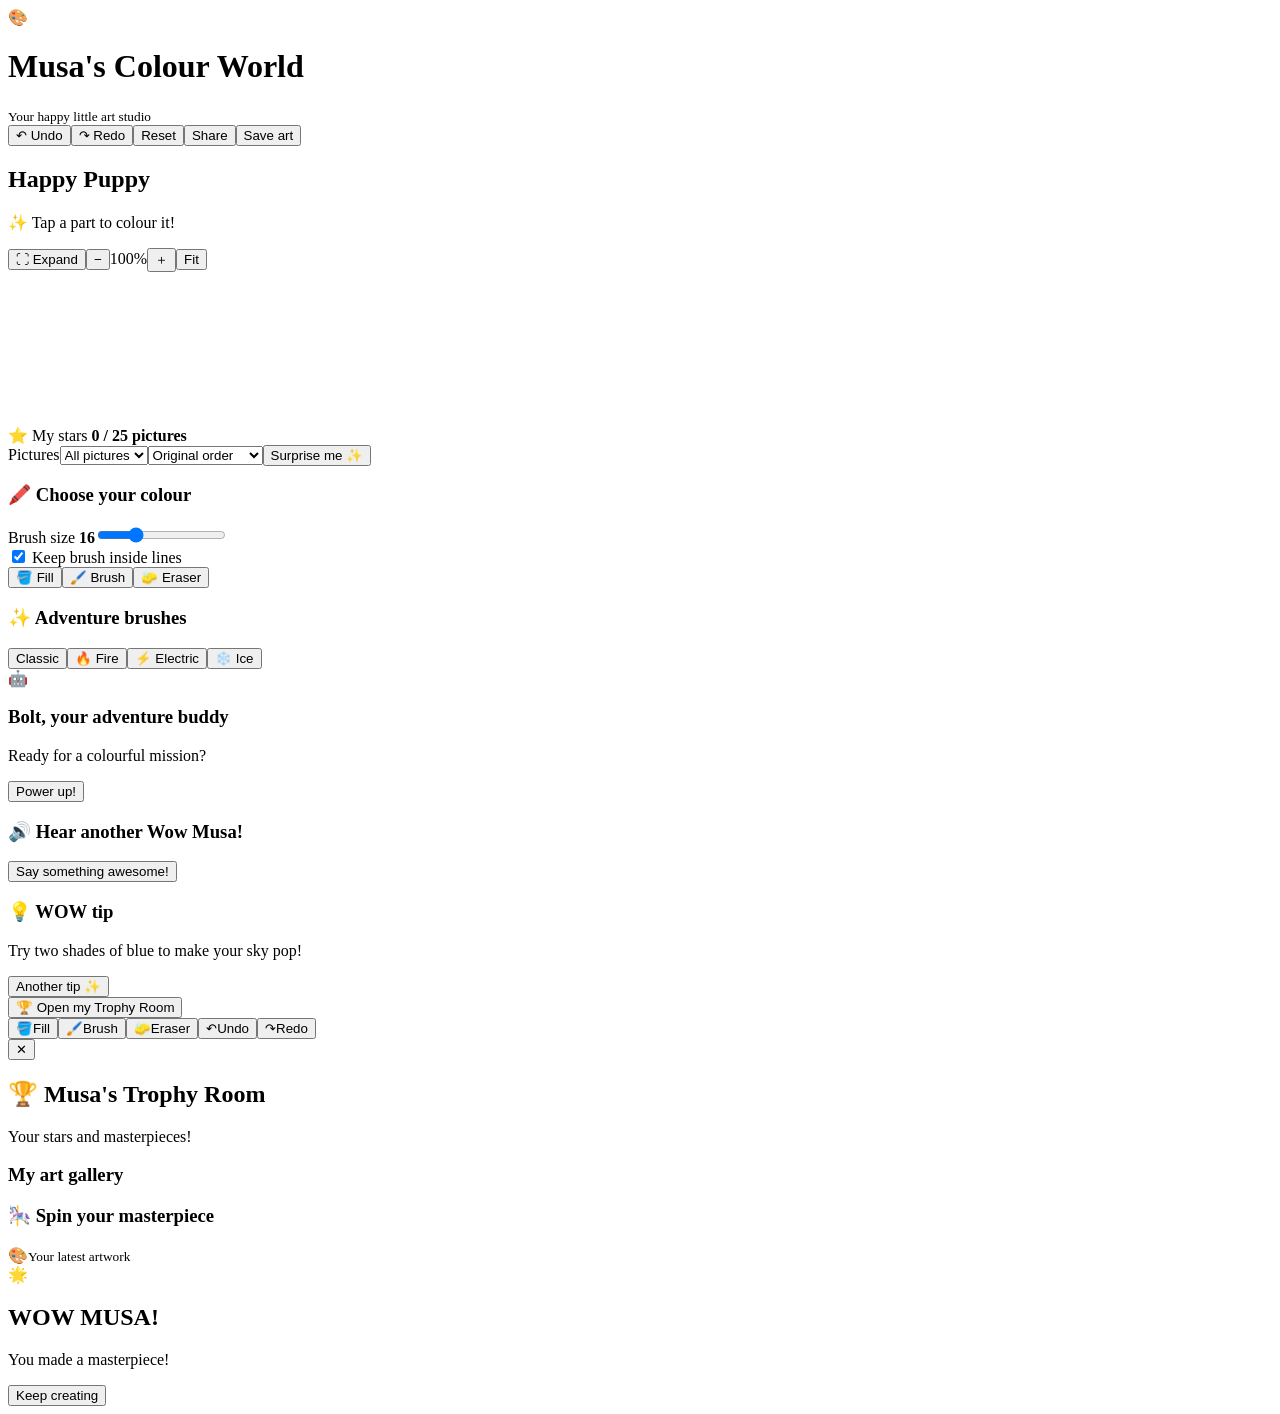
==== commit 90ea794f: "Rebuild Musa Colour World studio shell" ====
--- a/index.html
+++ b/index.html
@@ -1,692 +1,17 @@
 <!doctype html>
-<html lang="en">
-<head>
-<meta charset="utf-8">
-<meta name="viewport" content="width=device-width,initial-scale=1,viewport-fit=cover">
-<meta name="theme-color" content="#fff7ed">
-<link rel="manifest" href="manifest.webmanifest">
-<link rel="icon" href="icon.svg" type="image/svg+xml">
-<link rel="apple-touch-icon" href="icon.svg">
-<title>Musa's Colour World</title>
-<style>
-:root{--ink:#26324b;--pink:#ff7da8;--cream:#fff7ed;--panel:#fff;--muted:#778198}
-*{box-sizing:border-box}body{margin:0;background:radial-gradient(circle at 8% 10%,#ffe0ef 0,transparent 24%),radial-gradient(circle at 92% 18%,#dff7ff 0,transparent 25%),linear-gradient(135deg,#fff8e9,#f0efff 55%,#e8fbf2);font-family:ui-rounded,"Trebuchet MS",system-ui,sans-serif;color:var(--ink);min-height:100vh}
-header{height:76px;padding:12px 22px;display:flex;align-items:center;justify-content:space-between;gap:12px}
-.brand{display:flex;align-items:center;gap:12px}.logo{width:54px;height:54px;border-radius:19px;background:linear-gradient(135deg,#ff8fb3,#9a8cff);display:grid;place-items:center;font-size:27px;box-shadow:0 5px 12px #d9b7d8}.brand h1{font-size:clamp(19px,3vw,27px);margin:0}.brand p{margin:2px 0 0;color:var(--muted);font-size:12px}
-.top-actions{display:flex;gap:8px;flex-wrap:wrap}.btn{border:0;border-radius:13px;padding:10px 14px;background:#fff;color:var(--ink);font-weight:800;box-shadow:0 3px 10px #25324b12;cursor:pointer}.btn.primary{background:#6f72e9;color:white}.btn:active{transform:scale(.97)}
-main{max-width:1500px;margin:auto;padding:8px 18px 24px;display:grid;grid-template-columns:minmax(0,1fr) minmax(340px,.95fr);gap:16px;align-items:stretch}
-.stage-card,.tools{background:#ffffffed;border:2px solid #fff;border-radius:28px;box-shadow:0 14px 36px #34405b18}
-.stage-card{padding:14px;min-height:calc(100vh - 112px);display:flex;flex-direction:column}
-.progress-strip{display:flex;align-items:center;gap:10px;margin:0 4px 10px;padding:8px 12px;background:#fff7d9;border:1px solid #ffe7a1;border-radius:14px;font-size:13px;font-weight:800}.progress-track{height:9px;flex:1;min-width:40px;background:#f0e6c7;border-radius:20px;overflow:hidden}.progress-fill{height:100%;width:0;background:linear-gradient(90deg,#ffb52e,#ff7d9d);border-radius:20px;transition:width .3s}.progress-count{white-space:nowrap;color:#7650bd}.stage-head{display:flex;align-items:center;justify-content:space-between;gap:10px;padding:2px 4px 12px}.stage-head h2{margin:0;font-size:18px}.stage-head span{font-size:12px;color:var(--muted)}
-.zoom-controls{display:flex;align-items:center;gap:7px;flex-shrink:0}.zoom-controls strong{min-width:46px;text-align:center;font-size:12px;font-variant-numeric:tabular-nums}.zoom-btn{width:38px;height:36px;padding:0;font-size:22px;line-height:1}.zoom-reset{padding:9px 11px;font-size:12px}.stage-head>div:first-child{min-width:0}.stage-head>div:first-child span{display:inline-block;margin-top:3px}
-.canvas-wrap{flex:1;min-height:430px;background:#fff;border:2px dashed #e7e8f5;border-radius:19px;display:grid;place-items:center;overflow:hidden;touch-action:none}
-#art{width:100%;height:100%;max-height:calc(100vh - 205px);min-height:430px;display:block;touch-action:none}
-.tools{padding:16px;display:flex;flex-direction:column;gap:13px}.categories{grid-template-columns:repeat(3,minmax(0,1fr));max-height:46vh;overflow-y:auto;padding:3px}.category{min-height:58px;font-size:13px}.wow-trigger{width:100%;padding:16px;font-size:19px;border-radius:18px;background:linear-gradient(100deg,#ff5b91,#ff9c45);color:#fff;box-shadow:0 5px 0 #d74b80}.wow-tip{font-size:14px;line-height:1.55;background:linear-gradient(135deg,#fff3bf,#e9f8ff);padding:14px;border-radius:16px;border:2px solid #fff}
-.magic-brushes{grid-template-columns:repeat(2,minmax(0,1fr))}.magic-brushes .tool{min-height:40px}.mascot-card{display:flex;align-items:center;gap:12px;padding:13px;border:2px solid #fff;border-radius:18px;background:linear-gradient(120deg,#fff0c9,#ffe4f0 55%,#e2f5ff);box-shadow:0 4px 14px #34405b12}.mascot-face{width:66px;height:66px;flex:0 0 66px;display:grid;place-items:center;border-radius:22px;background:#fff;font-size:42px;box-shadow:0 4px 10px #34405b18;animation:mascotBob 2.8s ease-in-out infinite}.mascot-copy{min-width:0;display:flex;flex-direction:column;gap:5px}.mascot-copy strong{font-size:13px;color:#7650bd}.mascot-copy span{font-size:12px;line-height:1.4}.mascot-copy .btn{align-self:flex-start;padding:7px 10px;font-size:11px;background:#fff}@keyframes mascotBob{50%{transform:translateY(-5px) rotate(3deg)}}.wow-tip strong{display:block;margin-bottom:5px;color:#7650bd;font-size:15px}.tools h3{font-size:15px;margin:0 0 9px}.palette{display:grid;grid-template-columns:repeat(5,1fr);gap:9px}.swatch{width:100%;aspect-ratio:1;border-radius:50%;border:3px solid white;box-shadow:0 2px 7px #26324b25;cursor:pointer;position:relative}.swatch.active{outline:3px solid var(--ink);outline-offset:2px;transform:scale(1.04)}
-.toolrow{display:grid;grid-template-columns:repeat(3,1fr);gap:7px}.tool{border:2px solid #eceefa;border-radius:13px;background:#fff;padding:10px 4px;font-size:12px;font-weight:800;cursor:pointer;color:var(--ink)}.tool.active{border-color:#7778e9;background:linear-gradient(135deg,#f0f0ff,#ffeaf3);color:#5556c8;box-shadow:0 4px 12px #7778e933}.range{width:100%;accent-color:#7778e9}.categories{display:grid;grid-template-columns:1fr 1fr;gap:8px}.category{border:2px solid #edf0f8;background:white;border-radius:13px;padding:10px 7px;font-weight:800;cursor:pointer;color:var(--ink);font-size:12px}.category.active{border-color:#ff9bb8;background:linear-gradient(135deg,#fff0f5,#fff8dc);box-shadow:0 4px 12px #ff9bb833}.hint{font-size:12px;line-height:1.5;color:var(--muted);background:#f7f7ff;padding:11px;border-radius:12px}.bottom-tools{display:grid;grid-template-columns:1fr 1fr;gap:8px}.bottom-tools .btn{padding:11px 6px}
-.region{stroke:none;cursor:pointer;pointer-events:all}.outline{fill:none;stroke:#273047;stroke-width:5;stroke-linecap:round;stroke-linejoin:round;pointer-events:none}.detail{fill:none;stroke:#273047;stroke-width:4;stroke-linecap:round;stroke-linejoin:round;pointer-events:none}
-#trophyRoom{position:fixed;inset:0;z-index:60;display:none;place-items:center;background:#29234d99;padding:14px}
-#trophyRoom.show{display:grid;animation:fadeIn .2s ease-out}
-.trophy-card{width:min(760px,96vw);max-height:90vh;overflow:auto;background:linear-gradient(145deg,#fff9d9,#ffe7f2 55%,#e2f7ff);border:5px solid #fff;border-radius:26px;padding:20px;box-shadow:0 24px 80px #16112b55}
-.trophy-head{display:flex;align-items:center;justify-content:space-between;gap:12px}
-.trophy-head h2{margin:0;color:#6546a8;font-size:clamp(21px,4vw,30px)}
-.trophy-summary{margin:10px 0 16px;font-weight:800;color:#554b78}
-.sticker-grid{display:grid;grid-template-columns:repeat(3,minmax(0,1fr));gap:10px}
-.sticker{min-width:0;text-align:center;padding:13px 7px;border:2px solid #fff;border-radius:17px;background:#ffffffc9;box-shadow:0 4px 12px #44345b12}
-.sticker .sticker-art{font-size:36px;line-height:1.3;filter:grayscale(1);opacity:.35}
-.sticker.earned{background:#fff;border-color:#ffd66b;box-shadow:0 5px 14px #f2bd5633}
-.sticker.earned .sticker-art{filter:none;opacity:1;animation:pop .35s ease-out}
-.sticker strong{display:block;font-size:13px;margin-top:4px;color:#443b69}
-.sticker small{display:block;font-size:11px;color:#77718e;margin-top:3px}
-.sticker-gallery{display:grid;grid-template-columns:repeat(5,minmax(0,1fr));gap:7px;margin-top:10px}
-.gallery-stamp{padding:9px 3px;text-align:center;border-radius:12px;background:#ffffffb8;border:1px solid #eee5f8;font-size:11px;overflow-wrap:anywhere}
-.gallery-stamp span{display:block;font-size:24px;margin-bottom:3px;filter:grayscale(1);opacity:.35}
-.gallery-stamp.earned{border-color:#ffd66b;background:#fff}
-.gallery-stamp.earned span{filter:none;opacity:1}
-@media(max-width:520px){.trophy-card{padding:13px;border-radius:20px}.sticker-grid{grid-template-columns:repeat(2,minmax(0,1fr))}.sticker-gallery{grid-template-columns:repeat(4,minmax(0,1fr))}}
-#celebration{position:fixed;inset:0;z-index:50;display:none;place-items:center;background:#29234d88;padding:20px}
-#celebration.show{display:grid;animation:fadeIn .25s ease-out}
-.celebrate-card{position:relative;overflow:hidden;width:min(520px,94vw);padding:34px 22px;border:5px solid #fff;border-radius:34px;text-align:center;background:linear-gradient(145deg,#fff6b8,#ffd8ec 55%,#d9f5ff);box-shadow:0 24px 80px #16112b55;animation:pop .55s cubic-bezier(.2,1.5,.4,1)}
-.celebrate-card .wow{font-size:clamp(48px,12vw,78px);font-weight:1000;line-height:1;color:#ff5b91;text-shadow:3px 4px 0 #fff}
-.celebrate-card p{font-size:clamp(18px,4vw,25px);font-weight:900;color:#484078;margin:15px 0}
-.celebrate-card .trophy{font-size:58px;display:block;margin:8px}
-#confetti{position:absolute;inset:0;pointer-events:none;overflow:hidden}
-.confetti-piece{position:absolute;top:-25px;width:11px;height:17px;border-radius:4px;animation:confettiFall var(--fall) linear forwards;transform:rotate(var(--turn))}
-@keyframes fadeIn{from{opacity:0}to{opacity:1}}@keyframes pop{from{transform:scale(.55) rotate(-7deg);opacity:0}to{transform:scale(1) rotate(0);opacity:1}}
-@keyframes confettiFall{to{transform:translate3d(var(--drift),110vh,0) rotate(760deg);opacity:.9}}
-/* Equal, clearly visible control cards on every screen size */
-.tools>section.control-panel{width:100%;min-width:0;min-height:142px;height:142px;box-sizing:border-box;padding:12px;border:1.5px solid #edf0f8;border-radius:16px;background:linear-gradient(145deg,#fff 0%,#fbfaff 100%);overflow:hidden}
-.tools>section.control-panel .palette{max-width:100%}
-.tools>section.control-panel .categories{width:100%;max-height:92px;overflow-y:auto}
-.tools>section.control-panel .toolrow{width:100%}
-@media(max-width:850px){.tools>section.control-panel{grid-column:1/-1}}
-@media(max-width:520px){.tools>section.control-panel{height:142px;min-height:142px}}
-/* Give the three main control panels one consistent, full-width card size */
-.tools>section:nth-child(1),
-.tools>section:nth-child(2),
-.tools>section:nth-child(4){
- width:100%;
- min-width:0;
- box-sizing:border-box;
- padding:12px;
- border:1.5px solid #edf0f8;
- border-radius:16px;
- background:linear-gradient(145deg,#fff 0%,#fbfaff 100%);
-}
-.tools>section:nth-child(1),
-.tools>section:nth-child(2){min-height:116px}
-.tools>section:nth-child(4){min-height:150px}
-.tools>section:nth-child(1) .palette{max-width:100%}
-.tools>section:nth-child(2) .toolrow{width:100%}
-.tools>section:nth-child(4) .categories{width:100%}
-/* Compact controls so the colour and page pickers fit comfortably on every screen */
-.tools{min-width:0;max-height:calc(100vh - 100px);overflow-y:auto;overscroll-behavior:contain;padding:14px;gap:11px}
-.tools section{min-width:0}
-.tools h3{font-size:14px;margin:0 0 7px}
-.palette{grid-template-columns:repeat(5,minmax(0,34px));gap:7px;justify-content:start}
-.swatch{width:34px;min-width:0;border-width:2px}
-.categories{grid-template-columns:repeat(3,minmax(0,1fr));gap:6px;max-height:30vh;min-height:0;overflow-y:auto}
-.category{min-width:0;min-height:42px;padding:7px 4px;font-size:11px;line-height:1.2;overflow-wrap:anywhere}
-.tools .wow-trigger{padding:11px;font-size:16px}
-.tools .wow-tip{padding:10px;font-size:12px}
-.tools .hint{padding:9px;font-size:11px}
-@media(max-width:850px){
- .tools{max-height:none;overflow:visible;grid-template-columns:repeat(2,minmax(0,1fr));align-items:start;padding:12px;gap:10px}
- .tools>section:first-child,.tools>section:nth-child(4),.tools .bottom-tools,.tools .wow-trigger,.tools .wow-tip,.tools .hint{grid-column:1/-1}
- .palette{grid-template-columns:repeat(8,minmax(0,30px));gap:6px}
- .swatch{width:30px}
- .categories{grid-template-columns:repeat(4,minmax(0,1fr));max-height:25vh}
-}
-@media(max-width:520px){
- .tools{display:flex;max-height:none;overflow:visible;padding:11px;gap:10px}
- .palette{grid-template-columns:repeat(8,minmax(0,1fr));gap:7px}
- .swatch{width:100%}
- .categories{grid-template-columns:repeat(3,minmax(0,1fr));max-height:230px}
- .category{min-height:40px;font-size:11px}
-}
-@media(max-width:850px){main{grid-template-columns:1fr;padding:6px 10px 18px}.stage-card{min-height:55vh}.canvas-wrap{min-height:380px}#art{min-height:380px;max-height:60vh}.tools{display:grid;grid-template-columns:1fr 1fr;gap:14px}.tools .hint{grid-column:1/-1}.tools .palette{grid-template-columns:repeat(5,minmax(0,1fr))}}
-@media(max-width:520px){header{padding:9px 12px;height:auto}.brand p{display:none}.top-actions .btn{padding:8px;font-size:11px}main{display:flex;flex-direction:column}.stage-card{min-height:440px;padding:9px}.canvas-wrap{min-height:360px}#art{min-height:360px}.tools{display:flex}.tools .palette{grid-template-columns:repeat(5,minmax(0,1fr))}}
-
-/* Final responsive layout: size the drawing and controls to the actual viewport. */
-html{min-height:100%;-webkit-text-size-adjust:100%;text-size-adjust:100%}
-body{min-width:320px;min-height:100svh;min-height:100dvh;overflow-x:hidden}
-header{height:auto;min-height:68px;flex-wrap:wrap;padding:10px clamp(10px,2vw,22px)}
-.brand{min-width:0;flex:1 1 210px}
-.top-actions{min-width:0;justify-content:flex-end;gap:6px}
-.top-actions .btn{padding:9px 11px}
-main{width:100%;min-width:0;min-height:0;grid-template-columns:minmax(0,1.15fr) minmax(300px,.85fr);align-items:stretch;gap:clamp(8px,1.3vw,16px);padding:8px clamp(8px,1.5vw,18px) 18px}
-.stage-card{min-width:0;min-height:0;height:calc(100dvh - 92px);padding:clamp(8px,1.2vw,14px)}
-.stage-head{min-width:0;flex-wrap:wrap}
-.canvas-wrap{width:100%;height:100%;min-width:0;min-height:0;flex:1 1 auto}
-#art{width:100%;height:100%;min-height:0;max-height:none;max-width:100%;object-fit:contain}
-.tools{min-width:0;min-height:0;max-height:calc(100dvh - 92px);height:calc(100dvh - 92px);overflow-y:auto;overscroll-behavior:contain;align-content:start}
-.tools>section.control-panel,.tools>section:nth-child(1),.tools>section:nth-child(2),.tools>section:nth-child(4){height:auto;min-height:0;max-height:none;overflow:visible}
-.tools>section:nth-child(1),.tools>section:nth-child(2),.tools>section:nth-child(4){padding:11px}
-.tools>section.control-panel .categories{max-height:min(26dvh,220px);overflow-y:auto}
-.categories{max-height:min(30dvh,260px);overflow-y:auto}
-.palette{grid-template-columns:repeat(8,minmax(0,30px));gap:7px}
-.swatch{width:30px}
-.tools section,.tools button{min-width:0}
-button,.tool,.category,.swatch{touch-action:manipulation}
-@media(max-width:900px){
- main{display:flex;flex-direction:column}
- .stage-card{height:auto;min-height:0}
- .canvas-wrap{height:clamp(270px,52svh,560px);min-height:0;flex:none}
- #art{height:100%;min-height:0;max-height:none}
- .tools{height:auto;max-height:none;overflow:visible;display:grid;grid-template-columns:repeat(2,minmax(0,1fr));align-items:start}
- .tools>section:first-child,.tools>section:nth-child(4),.tools .bottom-tools,.tools .wow-trigger,.tools .wow-tip,.tools .hint,.tools .mascot-card{grid-column:1/-1}
- .tools>section.control-panel .categories{max-height:230px}
- .categories{max-height:230px}
-}
-@media(max-width:560px){
- header{gap:7px;padding:8px 10px}
- .brand{flex:1 1 100%;gap:8px}
- .logo{width:42px;height:42px;border-radius:14px;font-size:22px}
- .brand h1{font-size:clamp(17px,5vw,22px)}
- .top-actions{width:100%;display:grid;grid-template-columns:repeat(5,minmax(0,1fr));gap:5px}
- .top-actions .btn{min-width:0;padding:8px 3px;font-size:clamp(10px,2.8vw,12px);white-space:nowrap}
- main{padding:6px 8px 14px;gap:10px}
- .stage-card{padding:8px;border-radius:18px}
- .stage-head{gap:6px;padding:2px 2px 8px}
- .stage-head h2{font-size:16px}
- .stage-head>div:first-child{flex:1 1 100%}
- .zoom-controls{width:100%;justify-content:flex-end}
- .zoom-btn{width:34px;height:32px}
- .progress-strip{gap:6px;margin-bottom:8px;padding:7px;font-size:11px}
- .canvas-wrap{height:clamp(240px,48svh,430px);border-radius:14px}
- .tools{display:flex;padding:10px;gap:10px;border-radius:18px}
- .tools>section.control-panel,.tools>section:nth-child(1),.tools>section:nth-child(2),.tools>section:nth-child(4){width:100%;padding:10px}
- .palette{grid-template-columns:repeat(10,minmax(0,1fr));gap:7px}
- .swatch{width:100%;max-width:34px;justify-self:center}
- .categories{grid-template-columns:repeat(3,minmax(0,1fr));max-height:240px}
- .category{min-height:40px;padding:7px 4px;font-size:11px}
- .bottom-tools{width:100%}
-}
-@media(max-width:380px){
- .top-actions{grid-template-columns:repeat(5,minmax(0,1fr))}
- .top-actions .btn{font-size:10px;padding:7px 1px}
- .progress-strip{font-size:10px}
- .palette{grid-template-columns:repeat(8,minmax(0,1fr))}
-}
-@media(orientation:landscape) and (max-height:600px) and (min-width:600px){
- header{min-height:48px;padding:5px 12px}
- .logo{width:36px;height:36px;font-size:20px}
- .brand p{display:none}
- main{grid-template-columns:minmax(0,1.15fr) minmax(260px,.85fr);display:grid;height:calc(100dvh - 54px);padding:5px 8px 8px}
- .stage-card,.tools{height:100%;max-height:100%;min-height:0}
- .canvas-wrap{height:auto;min-height:0}
- #art{min-height:0;max-height:none}
- .tools{display:flex;overflow-y:auto;padding:8px;gap:7px}
- .tools>section.control-panel,.tools>section:nth-child(1),.tools>section:nth-child(2),.tools>section:nth-child(4){padding:8px}
- .palette{grid-template-columns:repeat(8,minmax(0,25px));gap:5px}
- .swatch{width:25px}
- .categories{max-height:110px;grid-template-columns:repeat(3,minmax(0,1fr))}
- .category{min-height:32px;padding:5px 3px}
-}
-@media(prefers-reduced-motion:reduce){*,*::before,*::after{scroll-behavior:auto!important;animation-duration:.01ms!important;animation-iteration-count:1!important;transition-duration:.01ms!important}}
-
-/* Complete, scrollable 120-colour palette on phones, tablets and desktops. */
-.tools>section:first-child{min-width:0;overflow:visible!important}
-.tools>section:first-child .palette{
- display:grid;
- grid-template-columns:repeat(8,minmax(0,1fr));
- gap:8px;
- width:100%;
- max-height:min(34dvh,290px);
- min-height:0;
- overflow-y:auto;
- overflow-x:hidden;
- overscroll-behavior:contain;
- align-content:start;
- justify-content:stretch;
- padding:5px 5px 10px;
- scrollbar-width:thin;
-}
-.tools>section:first-child .swatch{
- display:block;
- width:100%;
- max-width:40px;
- min-width:0;
- aspect-ratio:1;
- justify-self:center;
- border-width:2px;
-}
-@media(max-width:560px){
- .tools>section:first-child .palette{
-  grid-template-columns:repeat(8,minmax(0,1fr));
-  gap:8px;
-  max-height:260px;
- }
- .tools>section:first-child .swatch{max-width:38px}
-}
-@media(max-width:360px){
- .tools>section:first-child .palette{grid-template-columns:repeat(7,minmax(0,1fr));gap:7px}
-}
-
-
-/* Mobile controls: avoid a tiny nested colour window; let the page scroll through all swatches. */
-@media(max-width:560px){
- .tools{gap:12px}
- .tools>section:first-child{
-  width:100%;
-  min-width:0;
-  overflow:visible!important;
-  padding:12px!important;
- }
- .tools>section:first-child h3{
-  position:relative;
-  display:block;
-  margin:0 0 10px;
-  padding:2px 0 4px;
-  line-height:1.35;
-  overflow:visible;
- }
- .tools>section:first-child .palette{
-  display:grid;
-  grid-template-columns:repeat(10,minmax(0,1fr));
-  gap:8px 6px;
-  width:100%;
-  max-height:none!important;
-  min-height:0;
-  overflow:visible!important;
-  padding:4px 2px 8px;
-  align-content:start;
- }
- .tools>section:first-child .swatch{
-  width:100%;
-  max-width:34px;
-  min-width:0;
-  aspect-ratio:1;
-  justify-self:center;
- }
- .tools>section:nth-child(4){padding:12px!important}
- .tools>section:nth-child(4) h3{line-height:1.35}
- .tools>section:nth-child(5){padding:12px!important}
- .tools>section:nth-child(5) .categories{
-  max-height:min(42svh,340px);
-  overflow-y:auto;
-  overscroll-behavior:contain;
-  scrollbar-width:thin;
-  padding:3px 3px 8px;
- }
-}
-@media(max-width:360px){
- .tools>section:first-child .palette{grid-template-columns:repeat(9,minmax(0,1fr));gap:7px 5px}
- .tools>section:first-child .swatch{max-width:32px}
-}
-
-
-/* Phone/tablet quick drawing dock: reachable tools and horizontal full palette. */
-.mobile-drawing-dock{display:none}
-@media(max-width:760px){
- body{padding-bottom:calc(112px + env(safe-area-inset-bottom))}
- .mobile-drawing-dock{
-  display:block;position:fixed;z-index:1000;left:0;right:0;bottom:0;
-  padding:8px 10px calc(8px + env(safe-area-inset-bottom));
-  background:rgba(255,255,255,.97);border-top:1px solid #e5e7eb;
-  box-shadow:0 -5px 24px rgba(31,41,55,.12);
-  backdrop-filter:blur(14px);
- }
- .mobile-dock-actions{display:grid;grid-template-columns:repeat(5,minmax(0,1fr));gap:6px;margin-bottom:8px}
- .mobile-dock-btn{min-width:0;min-height:40px;padding:7px 3px;border:1px solid #e5e7eb;border-radius:13px;background:#fff;color:#273247;font-weight:800;font-size:clamp(10px,2.8vw,13px);white-space:nowrap}
- .mobile-dock-btn.active{border:2px solid #7772df;background:#f4efff;color:#6555b7}
- .mobile-dock-palette{display:flex;gap:8px;overflow-x:auto;overflow-y:hidden;padding:3px 2px 7px;scroll-snap-type:x proximity;-webkit-overflow-scrolling:touch;scrollbar-width:thin}
- .mobile-dock-swatch{flex:0 0 31px;width:31px;height:31px;border:2px solid #fff;border-radius:50%;box-shadow:0 1px 5px #0003;scroll-snap-align:start}
- .mobile-dock-swatch.active{outline:3px solid #7772df;outline-offset:1px}
-}
-@media(orientation:landscape) and (max-height:520px) and (max-width:900px){
- body{padding-bottom:calc(82px + env(safe-area-inset-bottom))}
- .mobile-drawing-dock{padding:4px 8px calc(4px + env(safe-area-inset-bottom))}
- .mobile-dock-actions{margin-bottom:4px}
- .mobile-dock-btn{min-height:32px;padding:3px;font-size:11px}
- .mobile-dock-swatch{flex-basis:25px;width:25px;height:25px}
-}
-
-
-/* Immersive full-screen colouring mode */
-body.immersive-mode{overflow:hidden!important}
-body.immersive-mode header,
-body.immersive-mode .tools{display:none!important}
-body.immersive-mode main{
- position:fixed!important;inset:0!important;z-index:900;
- display:block!important;width:100%!important;height:100dvh!important;
- min-height:0!important;margin:0!important;padding:0!important;
- background:#f7f7ff;
-}
-body.immersive-mode .stage-card{
- position:absolute!important;inset:0!important;width:100%!important;height:100%!important;
- min-height:0!important;margin:0!important;padding:10px 12px 100px!important;
- border:0!important;border-radius:0!important;box-shadow:none!important;
-}
-body.immersive-mode .stage-head{padding:2px 2px 8px;flex-wrap:nowrap}
-body.immersive-mode .stage-head>div:first-child{flex:1 1 auto;min-width:0}
-body.immersive-mode .stage-head h2{font-size:clamp(16px,2.4vw,22px)}
-body.immersive-mode .zoom-controls{width:auto;flex-wrap:wrap;justify-content:flex-end}
-body.immersive-mode .progress-strip{margin-bottom:8px}
-body.immersive-mode .canvas-wrap{height:calc(100% - 94px)!important;min-height:0!important;max-height:none!important}
-body.immersive-mode #art{width:100%!important;height:100%!important;min-height:0!important;max-height:none!important}
-body.immersive-mode .mobile-drawing-dock{
- display:block!important;position:fixed!important;z-index:1100!important;
- left:0!important;right:0!important;bottom:0!important;
-}
-body.immersive-mode .mobile-dock-palette{max-width:100%}
-body.immersive-mode #fullscreenToggle{background:#6f72e9;color:#fff}
-@media(max-width:560px){
- body.immersive-mode .stage-card{padding:7px 8px calc(116px + env(safe-area-inset-bottom))!important}
- body.immersive-mode .stage-head{gap:4px}
- body.immersive-mode .zoom-controls{gap:4px}
- body.immersive-mode .zoom-btn{width:30px;height:30px}
- body.immersive-mode .zoom-reset{padding:7px 8px;font-size:11px}
- body.immersive-mode .progress-strip{font-size:10px;padding:6px}
- body.immersive-mode .canvas-wrap{height:calc(100% - 106px)!important}
-}
-@media(orientation:landscape) and (max-height:520px){
- body.immersive-mode .stage-card{padding-bottom:84px!important}
- body.immersive-mode .stage-head{padding-bottom:3px}
- body.immersive-mode .progress-strip{padding:4px;margin-bottom:4px}
- body.immersive-mode .canvas-wrap{height:calc(100% - 76px)!important}
-}
-
-</style>
-</head>
-<body>
-<header>
- <div class="brand"><div class="logo">🎨</div><div><h1>Musa's Colour World</h1><p>Pick a picture. Choose your colours. Make it yours!</p></div></div>
- <div class="top-actions"><button class="btn" id="undo">↶ Undo</button><button class="btn" id="redo">↷ Redo</button><button class="btn" id="reset">↻ Reset</button><button class="btn" id="share">↗ Share</button><button class="btn primary" id="save">⬇ Save art</button></div>
-</header>
-<main>
- <section class="stage-card">
-  <div class="stage-head"><div><h2 id="pictureTitle">Happy Puppy</h2><span id="tipText">✨ Tap a part to colour it!</span></div><div class="zoom-controls" role="group" aria-label="Drawing zoom controls"><button class="btn zoom-reset" id="fullscreenToggle" type="button" aria-label="Enter full-screen colouring mode" title="Full-screen colouring">⛶ Expand</button><button class="btn zoom-btn" id="zoomOut" aria-label="Zoom out" title="Zoom out">−</button><strong id="zoomLabel" aria-live="polite">100%</strong><button class="btn zoom-btn" id="zoomIn" aria-label="Zoom in" title="Zoom in">＋</button><button class="btn zoom-reset" id="zoomReset" title="Reset zoom">Fit</button></div></div>
-  <div class="progress-strip" aria-live="polite"><span>⭐ My stars</span><div class="progress-track"><div class="progress-fill" id="progressFill"></div></div><span class="progress-count" id="progressCount">0 / 25 pictures</span></div>
-  <div class="canvas-wrap"><svg id="art" viewBox="0 0 800 600" role="img" aria-label="Colouring picture"></svg></div>
- </section>
- <aside class="tools">
-  <section class="control-panel"><h3>🎨 120 Normal Colours</h3><div class="palette" id="palette"></div></section>
-  <section class="control-panel"><h3>🖌️ Painting tools</h3><div class="toolrow"><button class="tool active" data-tool="fill">🪣 Fill</button><button class="tool" data-tool="brush">🖍️ Brush</button><button class="tool" data-tool="eraser">🧽 Eraser</button></div></section>
-  <section class="control-panel magic-panel"><h3>⚔️ Adventure brushes</h3><div class="toolrow magic-brushes"><button class="tool magic-brush active" data-brush="classic">🖍️ Classic</button><button class="tool magic-brush" data-brush="fire">🔥 Fire</button><button class="tool magic-brush" data-brush="electric">⚡ Electric</button><button class="tool magic-brush" data-brush="ice">🧊 Ice</button></div></section>
-  <section><h3>Brush size <span id="sizeLabel">18</span></h3><input class="range" id="size" type="range" min="5" max="55" value="18"></section>
-  <section class="control-panel"><h3>🐾 Colouring pages</h3><label for="pageSort" style="display:block;font-size:12px;font-weight:800;margin:5px 0">Sort pictures</label><select id="pageSort" aria-label="Sort colouring pages" style="width:100%;padding:9px;border:1px solid #e5e7eb;border-radius:10px;background:#fff;font-weight:800;margin-bottom:8px"><option value="az">A–Z</option><option value="za">Z–A</option><option value="low">Low to high</option><option value="high">High to low</option></select><div class="categories" id="categories"></div></section>
-  <section class="bottom-tools"><button class="btn" id="clear">Clear page</button><button class="btn" id="random">Surprise me ✨</button></section>
-  <button class="btn" id="hearWow" style="width:100%;padding:13px;background:linear-gradient(100deg,#d9f5ff,#e8dcff);font-weight:900">🔊 Hear another Wow Musa!</button>
-  <button class="btn" id="openTrophies" style="width:100%;padding:13px;background:linear-gradient(100deg,#fff0a8,#f3dcff);font-weight:900">🏆 Open my Trophy Room</button>
-  <section class="mascot-card" aria-live="polite"><div class="mascot-face" id="mascotFace">🤖</div><div class="mascot-copy"><strong>Meet Bolt, your Adventure Buddy!</strong><span id="mascotMessage">Ready for your next colouring mission, explorer?</span><button class="btn" id="mascotCheer" type="button">Power up!</button></div></section>
-  <div class="wow-tip" id="wowTip"><strong>💡 WOW tip</strong><span id="wowTipText">Try two shades of green to make your tree look magical!</span><button class="btn" id="nextTip" style="margin-top:9px">Another tip ✨</button></div>
-  <div class="hint">🎨 Colour every part, then celebrate your masterpiece!</div>
-</aside>
-</main>
-<div id="celebration" role="dialog" aria-modal="true" aria-label="Colouring celebration"><div id="confetti"></div><div class="celebrate-card"><span class="trophy">🏆🌈</span><div class="wow">WOW!!!</div><p>Your masterpiece is AMAZING!</p><div style="font-size:38px">👏 👏 👏</div><p style="font-size:17px">You are a super artist!</p><p id="rewardText" style="font-size:16px;font-weight:800;color:#7650bd">Keep colouring to earn stars!</p><button class="btn primary" id="celebrateClose">Keep creating 💖</button></div></div>
-<div id="trophyRoom" role="dialog" aria-modal="true" aria-label="My Trophy Room"><div class="trophy-card"><div class="trophy-head"><h2>🏆 My Trophy Room</h2><button class="btn" id="closeTrophies" aria-label="Close trophy room">✕</button></div><p class="trophy-summary" id="trophySummary">Your creative journey starts here!</p><h3>🌟 Achievement stickers</h3><div class="sticker-grid" id="stickerGrid"></div><h3 style="margin-top:20px">🎨 My finished pictures</h3><div class="sticker-gallery" id="stickerGallery"></div><p style="font-size:12px;color:#77718e;margin:14px 2px 2px">Keep colouring to unlock every sticker. Your collection is saved on this device.</p></div></div>
-<script>
-const colors=['#ef4444','#f97316','#f59e0b','#eab308','#84cc16','#22c55e','#10b981','#14b8a6','#06b6d4','#0ea5e9','#3b82f6','#6366f1','#8b5cf6','#a855f7','#d946ef','#ec4899','#f43f5e','#fb7185','#be123c','#9f1239','#7c2d12','#a16207','#854d0e','#4d7c0f','#166534','#115e59','#155e75','#1e40af','#3730a3','#5b21b6','#701a75','#831843','#475569','#64748b','#334155','#1f2937','#111827','#ffffff','#e5e7eb','#9ca3af','#6b7280','#374151','#000000','#fbcfe8','#fed7aa','#fef3c7','#d9f99d','#bbf7d0','#a7f3d0','#a5f3fc','#bae6fd','#bfdbfe','#c7d2fe','#ddd6fe','#f5d0fe','#fce7f3','#fecdd3','#fca5a5','#fdba74','#fde68a','#bef264','#86efac','#6ee7b7','#67e8f9','#7dd3fc','#93c5fd','#a5b4fc','#c4b5fd','#e9d5ff','#f0abfc','#f9a8d4','#fda4af','#c084fc','#60a5fa','#34d399','#facc15','#fb923c','#f87171','#a3e635','#4ade80','#2dd4bf','#22d3ee','#38bdf8','#818cf8','#a78bfa','#e879f9','#f472b6','#fda4af','#d6d3d1','#a8a29e','#78716c','#57534e','#292524','#f5f5f4','#e7e5e4','#d6d3d1','#a3a3a3','#737373','#525252','#262626','#171717','#fefce8','#f0fdf4','#eff6ff','#faf5ff','#fff1f2','#fff7ed','#ecfccb','#ccfbf1','#cffafe','#e0f2fe','#eef2ff','#fdf4ff','#fce7f3','#ffe4e6','#ffedd5','#fef9c3','#ecfccb','#dcfce7','#d1fae5','#cffafe','#e0f2fe','#dbeafe','#e0e7ff','#ede9fe','#fae8ff','#fce7f3','#ffe4e6'];
-let chosen=colors[0],tool='fill',brushStyle='classic',size=18,selected=null,strokes=[],undoStack=[],redoStack=[],current='lion',celebrationShown=false,celebrationTimer=null;
-const pages=[];
-
-const generatedThemes=[["African Elephant","🐾","Animal","mammal"],["Bengal Tiger","🐾","Animal","fourleg"],["Snow Leopard","🐾","Animal","reptile"],["Red Fox","🐾","Animal","mammal"],["Gray Wolf","🐾","Animal","fourleg"],["Brown Bear","🐾","Animal","reptile"],["Giant Panda","🐾","Animal","mammal"],["Giraffe","🐾","Animal","fourleg"],["White Rhinoceros","🐾","Animal","reptile"],["Wild Horse","🐾","Animal","mammal"],["Zebra","🐾","Animal","fourleg"],["Lion","🐾","Animal","reptile"],["Leopard","🐾","Animal","mammal"],["Cheetah","🐾","Animal","fourleg"],["Hippopotamus","🐾","Animal","reptile"],["Meerkat","🐾","Animal","mammal"],["Red Kangaroo","🐾","Animal","fourleg"],["Koala","🐾","Animal","reptile"],["Giant Anteater","🐾","Animal","mammal"],["Sloth","🐾","Animal","fourleg"],["Bactrian Camel","🐾","Animal","reptile"],["Llama","🐾","Animal","mammal"],["Moose","🐾","Animal","fourleg"],["Reindeer","🐾","Animal","reptile"],["White-Tailed Deer","🐾","Animal","mammal"],["Mountain Goat","🐾","Animal","fourleg"],["Bighorn Sheep","🐾","Animal","reptile"],["Wild Boar","🐾","Animal","mammal"],["Domestic Pig","🐾","Animal","fourleg"],["Dairy Cow","🐾","Animal","reptile"],["Highland Cow","🐾","Animal","mammal"],["Domestic Sheep","🐾","Animal","fourleg"],["Alpaca","🐾","Animal","reptile"],["Donkey","🐾","Animal","mammal"],["Gorilla","🐾","Animal","fourleg"],["Chimpanzee","🐾","Animal","reptile"],["Orangutan","🐾","Animal","mammal"],["Ring-Tailed Lemur","🐾","Animal","fourleg"],["Otter","🐾","Animal","reptile"],["Beaver","🐾","Animal","mammal"],["Raccoon","🐾","Animal","fourleg"],["Skunk","🐾","Animal","reptile"],["Hedgehog","🐾","Animal","mammal"],["Porcupine","🐾","Animal","fourleg"],["Armadillo","🐾","Animal","reptile"],["Giant Tortoise","🐾","Animal","mammal"],["Iguana","🐾","Animal","fourleg"],["Chameleon","🐾","Animal","reptile"],["Komodo Dragon","🐾","Animal","mammal"],["Nile Crocodile","🐾","Animal","fourleg"],["Bald Eagle","🐦","Bird","flyingbird"],["Golden Eagle","🐦","Bird","owlbird"],["Peregrine Falcon","🐦","Bird","waterbird"],["Red-Tailed Hawk","🐦","Bird","perchbird"],["Snowy Owl","🐦","Bird","flyingbird"],["Barn Owl","🐦","Bird","owlbird"],["Great Horned Owl","🐦","Bird","waterbird"],["Emperor Penguin","🐦","Bird","perchbird"],["King Penguin","🐦","Bird","flyingbird"],["African Ostrich","🐦","Bird","owlbird"],["Emu","🐦","Bird","waterbird"],["Cassowary","🐦","Bird","perchbird"],["Flamingo","🐦","Bird","flyingbird"],["Peacock","🐦","Bird","owlbird"],["Peahen","🐦","Bird","waterbird"],["Scarlet Macaw","🐦","Bird","perchbird"],["Cockatoo","🐦","Bird","flyingbird"],["African Grey Parrot","🐦","Bird","owlbird"],["Budgerigar","🐦","Bird","waterbird"],["Toucan","🐦","Bird","perchbird"],["Kingfisher","🐦","Bird","flyingbird"],["Blue Jay","🐦","Bird","owlbird"],["Northern Cardinal","🐦","Bird","waterbird"],["American Robin","🐦","Bird","perchbird"],["Goldfinch","🐦","Bird","flyingbird"],["Hummingbird","🐦","Bird","owlbird"],["Swallow","🐦","Bird","waterbird"],["Swan","🐦","Bird","perchbird"],["Canada Goose","🐦","Bird","flyingbird"],["Mallard Duck","🐦","Bird","owlbird"],["Wood Duck","🐦","Bird","waterbird"],["Pelican","🐦","Bird","perchbird"],["Albatross","🐦","Bird","flyingbird"],["Seagull","🐦","Bird","owlbird"],["Puffin","🐦","Bird","waterbird"],["Stork","🐦","Bird","perchbird"],["Heron","🐦","Bird","flyingbird"],["Crane","🐦","Bird","owlbird"],["Secretary Bird","🐦","Bird","waterbird"],["Quail","🐦","Bird","perchbird"],["Pheasant","🐦","Bird","flyingbird"],["Wild Turkey","🐦","Bird","owlbird"],["Rooster","🐦","Bird","waterbird"],["Hen","🐦","Bird","perchbird"],["Woodpecker","🐦","Bird","flyingbird"],["Magpie","🐦","Bird","owlbird"],["Lyrebird","🐦","Bird","waterbird"],["Kookaburra","🐦","Bird","perchbird"],["Dove","🐦","Bird","flyingbird"],["Partridge","🐦","Bird","owlbird"],["Red Biplane","✈️","Aircraft","airplane"],["Vintage Propeller Plane","✈️","Aircraft","airplane"],["Twin-Engine Airliner","✈️","Aircraft","airplane"],["Jumbo Passenger Jet","✈️","Aircraft","airplane"],["Supersonic Jet","✈️","Aircraft","airplane"],["Fighter Jet","✈️","Aircraft","airplane"],["Cargo Airplane","✈️","Aircraft","airplane"],["Seaplane","✈️","Aircraft","airplane"],["Glider","✈️","Aircraft","airplane"],["Stunt Aerobatic Plane","✈️","Aircraft","airplane"],["Red Rescue Helicopter","🚁","Aircraft","helicopter"],["Police Helicopter","🚁","Aircraft","helicopter"],["Medical Air Ambulance","🚁","Aircraft","helicopter"],["Heavy-Lift Helicopter","🚁","Aircraft","helicopter"],["Military Transport Helicopter","🚁","Aircraft","helicopter"],["Mini Toy Helicopter","🚁","Aircraft","helicopter"],["Coast Guard Helicopter","🚁","Aircraft","helicopter"],["News Camera Helicopter","🚁","Aircraft","helicopter"],["Autogyro","🚁","Aircraft","helicopter"],["Quadcopter Drone","✈️","Aircraft","airplane"],["Cargo Drone","✈️","Aircraft","airplane"],["Flying Wing Aircraft","✈️","Aircraft","airplane"],["Delta-Wing Jet","✈️","Aircraft","airplane"],["Private Business Jet","✈️","Aircraft","airplane"],["Regional Commuter Plane","✈️","Aircraft","airplane"],["Firefighting Water Bomber","✈️","Aircraft","airplane"],["Skywriting Airplane","✈️","Aircraft","airplane"],["Hot-Air Balloon","✈️","Aircraft","balloon"],["Airship Blimp","✈️","Aircraft","blimp"],["Space Shuttle","✈️","Aircraft","shuttle"],["Triceratops","⭐","Adventure","dinosaur"],["Tyrannosaurus Rex","⭐","Adventure","sea"],["Stegosaurus","⭐","Adventure","insect"],["Brachiosaurus","⭐","Adventure","object"],["Velociraptor","⭐","Adventure","dinosaur"],["Ankylosaurus","⭐","Adventure","sea"],["Pteranodon","⭐","Adventure","insect"],["Baby Dragon","⭐","Adventure","object"],["Unicorn","⭐","Adventure","dinosaur"],["Sea Turtle","⭐","Adventure","sea"],["Humpback Whale","⭐","Adventure","insect"],["Blue Whale","⭐","Adventure","object"],["Great White Shark","⭐","Adventure","dinosaur"],["Hammerhead Shark","⭐","Adventure","sea"],["Dolphin","⭐","Adventure","insect"],["Orca","⭐","Adventure","object"],["Octopus","⭐","Adventure","dinosaur"],["Giant Squid","⭐","Adventure","sea"],["Seahorse","⭐","Adventure","insect"],["Clownfish","⭐","Adventure","object"],["Angelfish","⭐","Adventure","dinosaur"],["Pufferfish","⭐","Adventure","sea"],["Manta Ray","⭐","Adventure","insect"],["Jellyfish","⭐","Adventure","object"],["Lobster","⭐","Adventure","dinosaur"],["Crab","⭐","Adventure","sea"],["Starfish","⭐","Adventure","insect"],["Butterfly","⭐","Adventure","object"],["Ladybird Beetle","⭐","Adventure","dinosaur"],["Honey Bee","⭐","Adventure","sea"],["Dragonfly","⭐","Adventure","insect"],["Caterpillar","⭐","Adventure","object"],["Snail","⭐","Adventure","dinosaur"],["Garden Spider","⭐","Adventure","sea"],["Peacock Spider","⭐","Adventure","insect"],["Tree Frog","⭐","Adventure","object"],["Poison Dart Frog","⭐","Adventure","dinosaur"],["Salamander","⭐","Adventure","sea"],["Garden Flower","⭐","Adventure","insect"],["Sunflower","⭐","Adventure","object"],["Rose Bush","⭐","Adventure","dinosaur"],["Tulip Garden","⭐","Adventure","sea"],["Oak Tree","⭐","Adventure","insect"],["Palm Tree","⭐","Adventure","object"],["Mushroom Cottage","⭐","Adventure","dinosaur"],["Fairytale Castle","⭐","Adventure","sea"],["Fire Engine","⭐","Adventure","insect"],["Monster Truck","⭐","Adventure","object"],["Race Car","⭐","Adventure","dinosaur"],["Steam Train","⭐","Adventure","sea"],["School Bus","⭐","Adventure","insect"],["Sailboat","⭐","Adventure","object"],["Pirate Ship","⭐","Adventure","dinosaur"],["Submarine","⭐","Adventure","sea"],["Bulldozer","⭐","Adventure","insect"],["Tractor","⭐","Adventure","object"],["Hot-Air Balloon Ride","⭐","Adventure","dinosaur"],["Rocket Ship","⭐","Adventure","sea"],["Astronaut","⭐","Adventure","insect"],["Planet Saturn","⭐","Adventure","object"],["Friendly Robot","⭐","Adventure","dinosaur"],["Fire Station","⭐","Adventure","sea"],["Lighthouse","⭐","Adventure","insect"],["Windmill","⭐","Adventure","object"],["Ice Cream Truck","⭐","Adventure","dinosaur"],["Birthday Cake","⭐","Adventure","sea"],["Toy Train","⭐","Adventure","insect"],["Camping Tent","⭐","Adventure","object"],["Treehouse","⭐","Adventure","dinosaur"],["Magical Wizard Tower","⭐","Adventure","sea"]];
-function generatedRegions(kind,v,index){
- const k=index, w= k*1.2, p=(n,d)=>[n,d], name=String(v||'').toLowerCase();
- // Distinct signature silhouettes for recognisable species and aircraft.
- if(name.includes('elephant'))return [p('body','M170 300 Q185 190 360 195 Q520 190 590 300 Q620 390 500 430 H260 Q160 400 170 300Z'),p('head','M470 190 Q570 130 635 230 Q670 315 590 360 Q520 380 470 315Z'),p('ear','M465 205 Q360 105 300 205 Q275 310 405 340Z'),p('trunk','M590 280 Q665 320 625 405 Q600 470 550 445 Q590 390 545 350Z'),p('tusk','M590 340 Q665 360 650 420 Q610 395 590 340Z'),p('legs','M245 390 H320 L315 525 H245Z M445 390 H520 L530 525 H450Z')];
- if(name.includes('giraffe'))return [p('body','M175 320 Q250 230 440 270 Q540 285 570 350 Q520 425 300 420 Q190 410 175 320Z'),p('neck','M445 290 Q460 190 480 95 L555 90 Q545 205 560 315Z'),p('head','M465 85 Q500 35 565 75 L585 145 520 170 470 140Z'),p('legs','M245 395 H295 L285 535 H235Z M455 395 H505 L520 535 H470Z'),p('ossicones','M495 75 V35 M545 75 V35')];
- if(name.includes('crocodile')||name.includes('alligator'))return [p('body','M150 300 Q280 235 490 280 L620 300 735 270 700 325 735 370 610 350 Q420 430 220 365Z'),p('head','M530 275 L730 285 760 325 700 350 540 330Z'),p('tail','M190 320 L45 250 95 330 45 405 225 370Z'),p('legs','M285 350 L245 420 300 405 335 365 M480 350 L520 420 555 400 535 345'),p('scutes','M250 275 Q300 235 350 275 Q400 235 450 280')];
- if(name.includes('turtle'))return [p('shell','M200 330 Q210 165 400 165 Q590 165 600 330 Q580 420 400 420 Q220 420 200 330Z'),p('head','M585 285 Q690 250 725 320 Q710 375 620 355Z'),p('legs','M260 385 L210 465 290 455 325 405 M475 405 L515 465 590 455 555 380'),p('tail','M205 340 L135 380 215 390Z'),p('shellPattern','M400 175 L400 410 M220 300 L580 300 M300 205 L350 295 300 400 M500 205 L450 295 500 400')];
- if(name.includes('peacock'))return [p('body','M360 260 Q400 205 450 260 L470 420 H350Z'),p('head','M375 205 Q400 160 435 205 L430 255 H380Z'),p('fan','M400 300 Q150 80 130 400 Q250 520 400 430 Q550 520 670 400 Q650 80 400 300Z'),p('tailEyes','M250 330 Q275 260 300 330 Q275 385 250 330Z M365 270 Q400 205 435 270 Q400 335 365 270Z M500 330 Q525 260 550 330 Q525 385 500 330Z'),p('legs','M380 420 V520 M430 420 V520')];
- if(name.includes('flamingo'))return [p('body','M270 330 Q300 245 415 255 Q500 270 520 345 Q460 415 330 400Z'),p('neck','M430 280 Q490 205 440 145 Q395 95 455 55 Q515 35 535 90 Q470 75 475 125 Q550 200 490 300Z'),p('head','M500 65 Q550 35 590 75 L565 115 515 110Z'),p('beak','M575 75 L655 95 575 110Z'),p('legs','M350 395 L330 545 M450 395 L465 545')];
- if(name.includes('penguin'))return [p('body','M260 300 Q260 125 400 105 Q540 125 540 300 L510 470 Q400 535 290 470Z'),p('belly','M330 270 Q400 210 470 270 L475 450 Q400 495 325 450Z'),p('wingL','M275 260 Q190 300 245 430 L310 390Z'),p('wingR','M525 260 Q610 300 555 430 L490 390Z'),p('beak','M385 205 L415 205 400 250Z'),p('feet','M320 470 L270 520 H365Z M480 470 L530 520 H435Z')];
- if(name.includes('helicopter'))return [p('cabin','M250 270 Q270 195 390 195 H500 Q565 205 575 280 L545 355 H300Z'),p('tail','M520 260 L700 205 720 230 545 315Z'),p('tailfin','M680 175 H730 L715 255 H680Z'),p('rotorMast','M410 200 V140'),p('rotor','M120 125 H680 L655 145 H145Z'),p('skids','M290 390 H555 M330 390 L310 425 M515 390 L540 425'),p('windows','M320 235 Q400 205 490 235 L475 290 H335Z'),p('tailRotor','M705 180 V270 M680 205 H730')];
- if(name.includes('biplane'))return [p('fuselage','M70 300 Q200 260 620 290 Q720 300 750 325 Q700 355 620 360 L100 340Z'),p('upperWing','M220 220 H610 L585 245 H245Z'),p('lowerWing','M240 365 H600 L575 390 H260Z'),p('struts','M300 240 L320 365 M520 240 L500 365'),p('tail','M130 290 L75 230 160 260Z'),p('propeller','M75 270 V365 M40 318 H110')];
- if(name.includes('passenger')||name.includes('airliner'))return [p('fuselage','M45 285 Q150 250 320 260 L680 285 Q755 300 770 325 Q735 355 670 360 L300 375 Q140 370 45 335Z'),p('wing','M330 285 L470 115 535 125 455 310Z'),p('tailWing','M160 295 L95 220 150 225 245 300Z'),p('fin','M190 295 L170 165 215 170 260 310Z'),p('windows','M260 285 H625 V310 H260Z'),p('engine1','M420 355 Q430 410 485 375 L470 345Z'),p('engine2','M520 350 Q530 405 585 370 L570 340Z')];
- if(name.includes('jet'))return [p('fuselage','M45 290 Q180 265 400 270 Q660 275 760 315 Q660 355 400 360 Q180 365 45 340Z'),p('wing','M350 290 L540 100 610 110 475 330Z'),p('tailWing','M165 300 L95 225 150 235 250 310Z'),p('fin','M200 300 L170 165 220 175 270 320Z'),p('cockpit','M620 292 Q690 300 720 315 L620 320Z'),p('engine','M330 345 H560 L535 375 H350Z')];
- if(kind==='helicopter')return [
-  p('cabin',`M250 ${270+w} Q270 195 390 195 H500 Q565 205 575 280 L545 355 H300Z`),
-  p('tail',`M520 260 L700 205 720 230 545 315Z`),p('tailfin',`M680 175 H730 L715 255 H680Z`),
-  p('rotorMast','M410 200 V140'),p('rotor',`M180 ${130+k*2} H640 L620 148 H200Z`),
-  p('skids','M290 390 H555 M330 390 L310 425 M515 390 L540 425'),
-  p('windows',`M320 235 Q400 205 490 235 L475 290 H335Z`)
- ];
- if(kind==='airplane')return [
-  p('fuselage',`M55 ${300+w} Q170 250 315 260 L625 275 Q720 285 750 315 Q715 350 620 355 L300 370 Q150 370 55 330Z`),
-  p('mainWing',`M315 285 L${410+k*5} 105 500 115 445 300Z`),
-  p('tailWing',`M175 300 L100 205 150 205 270 300Z`),p('tailFin',`M205 300 L170 170 215 170 265 305Z`),
-  p('windows',`M490 285 Q545 275 595 295 L590 320 H490Z`),p('engine',`M390 350 Q410 390 455 365 L445 345Z`)
- ];
- if(kind==='flyingbird'||kind==='owlbird'||kind==='waterbird'||kind==='perchbird') {
-  if(kind==='flyingbird')return [p('leftWing',`M390 270 Q250 ${60+w} 70 160 Q125 330 385 355Z`),p('rightWing',`M410 270 Q550 ${60+w} 730 160 Q675 330 415 355Z`),p('body','M370 220 Q400 180 430 220 L445 435 355 435Z'),p('tail','M380 410 L315 520 400 475 485 520 420 410Z'),p('beak','M425 235 L525 265 425 295Z')];
-  return [p('body',`M245 310 Q270 ${190+w} 405 205 Q540 200 580 310 Q525 420 390 405 Q265 400 245 310Z`),p('wing',`M290 290 Q400 ${205+w} 520 285 Q440 385 325 365Z`),p('head','M475 220 Q550 145 615 220 L590 295 500 300Z'),p('beak','M590 230 L690 255 590 275Z'),p('tail','M260 310 L140 245 170 365Z'),p('legs','M365 390 L355 510 M445 390 L455 510')];
- }
- if(kind==='mammal'||kind==='fourleg'||kind==='reptile'||kind==='dinosaur')return [
-  p('body',`M${155+k*3} 315 Q210 ${185+w} 370 210 Q510 ${185-w/2} 590 300 Q620 375 530 415 Q390 460 245 410 Q175 385 155 315Z`),
-  p('head',`M485 245 Q500 ${145+w} 580 180 Q665 215 625 305 Q595 360 515 330Z`),
-  p('legFront',`M275 385 H340 L330 525 H275Z`),p('legBack',`M445 390 H510 L525 525 H455Z`),
-  p('tail',`M205 330 Q${85+k*3} ${250+w} 100 390 Q145 440 220 390Z`),
-  p('earOrFin',`M520 205 Q510 ${95+w} 565 125 L590 220Z`)
- ];
- if(kind==='sea')return [p('body',`M145 310 Q250 ${190+w} 470 255 Q560 280 625 310 Q550 380 470 390 Q250 430 145 310Z`),p('tail','M160 310 L55 210 75 310 55 410Z'),p('topFin',`M350 250 L415 ${130+k*8} 465 260Z`),p('lowerFin','M355 365 L430 465 460 365Z'),p('eye','M545 290 a13 13 0 1 0 26 0 a13 13 0 1 0 -26 0Z')];
- if(kind==='insect')return [p('wingL','M390 275 Q230 65 105 175 Q65 310 380 390Z'),p('wingR','M410 275 Q570 65 695 175 Q735 310 420 390Z'),p('body','M385 180 Q400 145 415 180 L425 465 H375Z'),p('lowerL','M380 330 Q200 290 180 465 Q260 540 390 410Z'),p('lowerR','M420 330 Q600 290 620 465 Q540 540 410 410Z')];
- if(kind==='balloon')return [p('envelope','M400 65 Q590 190 520 370 Q475 445 400 455 Q325 445 280 370 Q210 190 400 65Z'),p('basket','M355 465 H445 L435 530 H365Z'),p('ropes','M330 390 L365 465 M470 390 L435 465'),p('panel','M400 90 Q330 230 400 430 Q470 230 400 90Z')];
- if(kind==='blimp')return [p('body','M75 300 Q105 140 400 135 Q695 140 725 300 Q695 460 400 465 Q105 460 75 300Z'),p('fin','M570 300 L700 220 680 300 700 380Z'),p('gondola','M350 445 H450 L430 495 H370Z'),p('window','M260 260 H540 V325 H260Z')];
- if(kind==='shuttle')return [p('body','M400 45 Q520 185 485 430 L445 510 H355 L315 430 Q280 185 400 45Z'),p('wingL','M330 300 L160 470 340 430Z'),p('wingR','M470 300 L640 470 460 430Z'),p('tail','M365 430 L330 545 400 500 470 545 435 430Z'),p('window','M370 180 Q400 145 430 180 L425 245 H375Z')];
- return [p('main',`M180 ${300+w} Q180 150 400 120 Q620 150 620 380 Q600 520 400 545 Q200 520 180 380Z`),p('detail',`M260 330 Q400 210 540 330 L520 440 H280Z`),p('base','M300 500 H500 V555 H300Z'),p('accent',`M${100+(index*31)%600} 80 l45 0 -22 42Z`)];
-}
-// Build every catalogue entry into its own drawable SVG page.
-function slugifyPageName(name){return name.toLowerCase().replace(/[^a-z0-9]+/g,'-').replace(/^-|-$/g,'')}
-generatedThemes.forEach(([name,emoji,category,kind],index)=>{
- const id=slugifyPageName(name);
- const regions=generatedRegions(kind,name,index);
- pages.push({id,name,emoji,category,kind:category==='Animal'||category==='Bird'? (category==='Bird'?'winged':'creature') : (category==='Aircraft'?'ride':category==='Plant'?'plant':category==='Building'?'building':'creature'),regions});
-});
-// Build every catalogue entry into its own drawable SVG page.
-function slugifyPageName(name){return name.toLowerCase().replace(/[^a-z0-9]+/g,'-').replace(/^-|-$/g,'')}
-generatedThemes.forEach(([name,emoji,category,kind],index)=>{
- const id=slugifyPageName(name);
- const regions=generatedRegions(kind,name,index);
- pages.push({id,name,emoji,category,kind:category==='Animal'||category==='Bird'? (category==='Bird'?'winged':'creature') : (category==='Aircraft'?'ride':category==='Plant'?'plant':category==='Building'?'building':'creature'),regions});
-});
-const progressKey='musas-colour-world-progress-v1';
-const paintingKey='musas-colour-world-paintings-v1';
-function saveCurrentPainting(){try{const all=JSON.parse(localStorage.getItem(paintingKey)||'{}');const fills={};document.querySelectorAll('#regions .region').forEach(el=>{fills[el.id.replace('region-','')]=el.getAttribute('fill')||'#ffffff'});all[current]={fills,strokes:strokes.map(st=>({...st}))};localStorage.setItem(paintingKey,JSON.stringify(all))}catch(e){}}
-function loadPainting(id){try{const all=JSON.parse(localStorage.getItem(paintingKey)||'{}');const data=all[id];if(!data)return;document.querySelectorAll('#regions .region').forEach(el=>{const name=el.id.replace('region-','');if(data.fills&&data.fills[name])el.setAttribute('fill',data.fills[name])});strokes=Array.isArray(data.strokes)?data.strokes:[]}catch(e){strokes=[]}}
-let completedPages=new Set();
-try{completedPages=new Set(JSON.parse(localStorage.getItem(progressKey)||'[]').filter(id=>pages.some(p=>p.id===id)))}catch(e){}
-function updateProgress(){const total=pages.length,done=completedPages.size;document.getElementById('progressFill').style.width=(done/total*100)+'%';document.getElementById('progressCount').textContent=done+' / '+total+' pictures';}
-const trophyMilestones=[{count:1,emoji:'🖍️',name:'First Masterpiece'},{count:5,emoji:'🌈',name:'Colour Explorer'},{count:10,emoji:'🐾',name:'Animal Artist'},{count:25,emoji:'⭐',name:'Creative Star'},{count:20,emoji:'🏅',name:'Super Creator'},{count:25,emoji:'👑',name:'Colour World Legend'}];
-function renderTrophyRoom(){const count=completedPages.size;document.getElementById('trophySummary').textContent='You have '+count+' of '+pages.length+' picture stars. '+(count===pages.length?'You are a Colour World Legend!':'Keep going — your next sticker is waiting!');const grid=document.getElementById('stickerGrid');grid.replaceChildren();trophyMilestones.forEach(m=>{const earned=count>=m.count,card=document.createElement('div');card.className='sticker'+(earned?' earned':'');const art=document.createElement('div');art.className='sticker-art';art.textContent=earned?m.emoji:'🔒';const title=document.createElement('strong');title.textContent=m.name;const detail=document.createElement('small');detail.textContent=earned?'Unlocked!':'Unlock at '+m.count+' pictures';card.append(art,title,detail);grid.append(card)});const gallery=document.getElementById('stickerGallery');gallery.replaceChildren();pages.forEach(p=>{const earned=completedPages.has(p.id),stamp=document.createElement('div');stamp.className='gallery-stamp'+(earned?' earned':'');const emoji=document.createElement('span');emoji.textContent=earned?p.emoji:'🔒';const name=document.createElement('b');name.textContent=p.name;stamp.append(emoji,name);gallery.append(stamp)})}
-function openTrophyRoom(){renderTrophyRoom();document.getElementById('trophyRoom').classList.add('show')}
-document.getElementById('openTrophies').addEventListener('click',openTrophyRoom);
-document.getElementById('closeTrophies').addEventListener('click',()=>document.getElementById('trophyRoom').classList.remove('show'));
-document.getElementById('trophyRoom').addEventListener('click',e=>{if(e.target.id==='trophyRoom')e.currentTarget.classList.remove('show')});
-function awardStar(){if(completedPages.has(current))return;completedPages.add(current);try{localStorage.setItem(progressKey,JSON.stringify([...completedPages]))}catch(e){}updateProgress();renderTrophyRoom();document.getElementById('rewardText').textContent='🌟 You earned a star for '+(pages.find(p=>p.id===current)?.name||'your picture')+'!';}
-const wowTips=['Try two shades of green to make your tree look magical!','Give your animal a colourful pattern—spots, stripes or tiny hearts.','Choose colours that make you happy. There are no wrong colours!','Use a light colour first, then add darker details for extra pop.','Make a rainbow tail, wings or mane for a one-of-a-kind animal!','Try colouring the background too: add sunshine, clouds and flowers.','Pick three colours that look lovely together and repeat them in your picture.','Make your tree special with colourful apples, blossoms or sparkling leaves!'];
-function showNextTip(){const tip=wowTips[Math.floor(Math.random()*wowTips.length)];document.getElementById('wowTipText').textContent=tip}
-document.getElementById('nextTip').addEventListener('click',showNextTip);
-const mascotCheers=['Ready for your next colouring mission? 🚀','Your robot looks awesome! 🤖','Great work, explorer! 🏆','Every masterpiece starts with imagination!','Power up your colours! ⚡','That is some serious creative skill! 💪','Keep going, champion! 🦖'];
-let mascotIndex=0;document.getElementById('mascotCheer').addEventListener('click',()=>{const message=document.getElementById('mascotMessage');message.textContent=mascotCheers[mascotIndex%mascotCheers.length];mascotIndex++;const face=document.getElementById('mascotFace');face.textContent=['🤖','🦖','🐯','🚀'][mascotIndex%4]});
-function svgEl(tag,attrs={}){const e=document.createElementNS('http://www.w3.org/2000/svg',tag);Object.entries(attrs).forEach(([k,v])=>e.setAttribute(k,v));return e}
-function snapshot(){undoStack.push(JSON.stringify({fills:[...document.querySelectorAll('.region')].map(x=>x.getAttribute('fill')),strokes}));if(undoStack.length>50)undoStack.shift();redoStack=[]}
-function restore(data){const s=JSON.parse(data);document.querySelectorAll('.region').forEach((x,i)=>x.setAttribute('fill',s.fills[i]||'#fff'));strokes=s.strokes;renderStrokes();saveCurrentPainting()}
-function renderStrokes(){const g=document.getElementById('paintStrokes'),defs=document.querySelector('#art defs');g.replaceChildren();defs.querySelectorAll('linearGradient[id^="special-stroke-"]').forEach(el=>el.remove());strokes.forEach((s,i)=>{let stroke=s.color||chosen,filter='';if(s.style==='fire'||s.style==='ice'){const id='special-stroke-'+i,grad=svgEl('linearGradient',{id,x1:'0%',y1:'0%',x2:'100%',y2:'0%'});const stops=s.style==='fire'?['#8b1e0b','#f04418','#ff8a00','#ffd166']:['#164e9b','#38bdf8','#a5f3fc','#ffffff'];stops.forEach((c,j)=>grad.append(svgEl('stop',{offset:(j/(stops.length-1)*100)+'%','stop-color':c})));defs.append(grad);stroke='url(#'+id+')'}else if(s.style==='electric'){stroke='#38bdf8';filter='url(#neonGlow)'}const p=svgEl('path',{d:s.d,fill:'none',stroke,'stroke-width':s.width,'stroke-linecap':'round','stroke-linejoin':'round','clip-path':'url(#clip-'+s.region+')'});if(filter)p.setAttribute('filter',filter);g.append(p);if(s.style==='ice'){const highlight=svgEl('path',{d:s.d,fill:'none',stroke:'#ffffff','stroke-width':Math.max(1.2,s.width*.16),'stroke-linecap':'round','stroke-linejoin':'round','clip-path':'url(#clip-'+s.region+')',opacity:'.9'});g.append(highlight)}})}
-let zoomLevel=1;
-function updateZoom(){
- const svg=document.getElementById('art'),w=800/zoomLevel,h=600/zoomLevel;
- svg.setAttribute('viewBox',((800-w)/2)+' '+((600-h)/2)+' '+w+' '+h);
- document.getElementById('zoomLabel').textContent=Math.round(zoomLevel*100)+'%';
- document.getElementById('zoomOut').disabled=zoomLevel<=1;
- document.getElementById('zoomIn').disabled=zoomLevel>=3;
-}
-const pinchPointers=new Map();let pinching=false,pinchStartDistance=0,pinchStartZoom=1,pinchUndoDepth=0;
-const artSurface=document.getElementById('art');
-artSurface.addEventListener('pointerdown',e=>{
- if(e.pointerType!=='touch')return;
- pinchPointers.set(e.pointerId,{x:e.clientX,y:e.clientY});
- if(pinchPointers.size===1)pinchUndoDepth=undoStack.length;
- if(pinchPointers.size===2){
-  pinching=true;drawing=null;erasing=false;
-  if(undoStack.length>pinchUndoDepth)restore(undoStack.pop());
-  const pts=[...pinchPointers.values()];pinchStartDistance=Math.hypot(pts[1].x-pts[0].x,pts[1].y-pts[0].y);pinchStartZoom=zoomLevel;
-  e.preventDefault();
- }
-},true);
-artSurface.addEventListener('pointermove',e=>{
- if(!pinchPointers.has(e.pointerId))return;
- pinchPointers.set(e.pointerId,{x:e.clientX,y:e.clientY});
- if(pinching&&pinchPointers.size===2){
-  const pts=[...pinchPointers.values()],distance=Math.hypot(pts[1].x-pts[0].x,pts[1].y-pts[0].y);
-  if(pinchStartDistance>0){zoomLevel=Math.max(1,Math.min(3,pinchStartZoom*distance/pinchStartDistance));updateZoom()}
-  e.preventDefault();
- }
-},true);
-function finishPinchPointer(e){pinchPointers.delete(e.pointerId);if(pinchPointers.size<2){pinching=false;pinchStartDistance=0}}
-artSurface.addEventListener('pointerup',finishPinchPointer,true);
-artSurface.addEventListener('pointercancel',finishPinchPointer,true);
-document.getElementById('zoomIn').addEventListener('click',()=>{zoomLevel=Math.min(3,Math.round((zoomLevel+.25)*100)/100);updateZoom()});
-document.getElementById('zoomOut').addEventListener('click',()=>{zoomLevel=Math.max(1,Math.round((zoomLevel-.25)*100)/100);updateZoom()});
-document.getElementById('zoomReset').addEventListener('click',()=>{zoomLevel=1;updateZoom()});
-window.addEventListener('keydown',e=>{if(e.target&&['INPUT','TEXTAREA'].includes(e.target.tagName))return;if(e.key==='+'||e.key==='='){zoomLevel=Math.min(3,zoomLevel+.25);updateZoom()}else if(e.key==='-'){zoomLevel=Math.max(1,zoomLevel-.25);updateZoom()}else if(e.key==='0'){zoomLevel=1;updateZoom()}});
-function buildPage(id){current=id;const page=pages.find(p=>p.id===id);document.getElementById('pictureTitle').textContent=page.name;const svg=document.getElementById('art');svg.replaceChildren();
-const defs=svgEl('defs');const glow=svgEl('filter',{id:'neonGlow',x:'-50%',y:'-50%',width:'200%',height:'200%'});glow.append(svgEl('feGaussianBlur',{stdDeviation:'5',result:'blur'}));const merge=svgEl('feMerge');merge.append(svgEl('feMergeNode',{in:'blur'}),svgEl('feMergeNode',{in:'SourceGraphic'}));glow.append(merge);defs.append(glow);svg.append(defs);
-const bg=svgEl('rect',{x:0,y:0,width:800,height:600,fill:'#fff'});svg.append(bg);
-const rg=svgEl('g',{id:'regions'}),sg=svgEl('g',{id:'paintStrokes'}),og=svgEl('g',{id:'outlines'});svg.append(rg,sg,og);
-page.regions.forEach(([name,d])=>{const clip=svgEl('clipPath',{id:'clip-'+name,clipPathUnits:'userSpaceOnUse'});clip.append(svgEl('path',{d}));defs.append(clip);
-const p=svgEl('path',{d,id:'region-'+name,class:'region',fill:'#ffffff','pointer-events':'all'});rg.append(p);og.append(svgEl('path',{d,class:'outline'}));});
-if(id==='puppy'||id==='cat'){const face=svgEl('g');if(id==='puppy'){face.innerHTML='<path class="detail" d="M330 280 q15 -18 30 0 M445 280 q15 -18 30 0 M370 335 q30 25 60 0"/><ellipse cx="400" cy="325" rx="15" ry="10" fill="#273047"/>';}else{face.innerHTML='<path class="detail" d="M340 255 l35 8 M460 263 l-35 0 M370 320 q30 25 60 0"/><path d="M385 300 l15 12 15 -12" fill="#f58aaa" stroke="#273047" stroke-width="3"/>';}og.append(face)}
-if(id==='butterfly')og.insertAdjacentHTML('beforeend','<g class="detail"><path d="M390 215 Q350 140 325 120 M430 215 Q470 140 495 120"/></g>');
-if(id==='fish')og.insertAdjacentHTML('beforeend','<g><circle cx="280" cy="270" r="13" fill="#273047"/><path class="detail" d="M480 300 q-40 40 -80 0"/></g>');
-if(id==='rocket')og.insertAdjacentHTML('beforeend','<g><circle cx="400" cy="230" r="33" fill="#dff5ff" stroke="#273047" stroke-width="5"/></g>');
-if(id==='flower')og.insertAdjacentHTML('beforeend','<g class="detail"><path d="M405 440 q80 -55 100 0 q-60 50 -100 0 M400 485 q-75 -55 -100 0 q55 50 100 0"/></g>');
-if(id==='castle')og.insertAdjacentHTML('beforeend','<g class="detail"><path d="M235 195 v-35 M565 195 v-35 M370 270 v-30 M430 270 v-30"/><rect x="235" y="260" width="45" height="55" rx="20" fill="#fff" stroke="#273047" stroke-width="4"/><rect x="520" y="260" width="45" height="55" rx="20" fill="#fff" stroke="#273047" stroke-width="4"/></g>');
-// Natural-history style engraving details: fine contours, fur/scale marks, feather
-// barbs and botanical veins. These are outline-only so every paint region stays fillable.
-const ink='#273047';
-if(page.kind==='creature'){
- const marks=[];
- for(let j=0;j<9;j++){const y=210+j*23;marks.push('M '+(305+(j%3)*13)+' '+y+' q 22 -13 42 0','M '+(455-(j%3)*11)+' '+(y+3)+' q 20 -13 39 0')}
- for(let j=0;j<6;j++){const x=345+j*22;marks.push('M '+x+' 390 q -9 16 0 28')}
- og.append(svgEl('path',{d:marks.join(' '),class:'detail','stroke-width':2.5,opacity:.8}));
- og.append(svgEl('path',{d:'M300 225 Q400 165 500 225 M315 345 Q400 385 485 345 M320 455 Q400 485 480 455',class:'detail','stroke-width':2.6,opacity:.75}));
-}
-if(page.kind==='winged'){
- const feather=[];for(let j=0;j<7;j++){const y=175+j*24;feather.push('M 400 '+y+' Q 320 '+(y-35)+' 235 '+(y+8),'M 400 '+y+' Q 480 '+(y-35)+' 565 '+(y+8))}
- og.append(svgEl('path',{d:feather.join(' '),class:'detail','stroke-width':2.4,opacity:.85}));
- og.append(svgEl('path',{d:'M400 205 Q370 260 400 320 Q430 260 400 205 M400 320 Q350 365 300 410 M400 320 Q450 365 500 410',class:'detail','stroke-width':2.5}));
-}
-if(page.kind==='plant'){
- const veins=[];for(let j=0;j<7;j++){const y=175+j*28;veins.push('M400 '+y+' q -42 -28 -78 -8','M400 '+y+' q 42 -28 78 -8')}
- og.append(svgEl('path',{d:veins.join(' '),class:'detail','stroke-width':2.6,opacity:.85}));
- og.append(svgEl('path',{d:'M400 90 V510 M400 250 Q345 215 300 245 M400 315 Q455 275 505 300',class:'detail','stroke-width':3}));
-}
-if(page.kind==='building'||page.kind==='ride'){
- const technical=page.kind==='ride'?'M250 360 H550 M300 385 H500 M330 220 L390 175 H520 M270 430 H530 M300 455 H500':'M230 285 H570 M230 330 H570 M230 375 H570 M230 420 H570 M300 185 V500 M500 185 V500';
- og.append(svgEl('path',{d:technical,class:'detail','stroke-width':2.7,opacity:.8}));
- for(let x=270;x<=530;x+=65)for(let y=300;y<=430;y+=65)og.append(svgEl('rect',{x,y,width:24,height:34,fill:'none',stroke:ink,'stroke-width':2.5,rx:2}));
-}
-strokes=[];undoStack=[];redoStack=[];selected=null;celebrationShown=false;hideCelebration();loadPainting(id);renderStrokes()}
-function eraseRegion(el){if(!el)return;const name=el.id.replace('region-','');if(!name)return;const wasColoured=(el.getAttribute('fill')||'').toLowerCase()!=='#ffffff'||strokes.some(x=>x.region===name);if(!wasColoured)return;el.setAttribute('fill','#ffffff');strokes=strokes.filter(x=>x.region!==name);renderStrokes();celebrationShown=false;saveCurrentPainting()}
-function regionAtPoint(e){const p=point(e),all=[...document.querySelectorAll('#regions .region')];for(let i=all.length-1;i>=0;i--){try{if(all[i].isPointInFill(p))return all[i]}catch(err){}}return null}
-let erasing=false,eraseSnapshotTaken=false,lastErasedRegion='';
-function onRegionDown(e,name,el,d){e.preventDefault();selected=name;if(tool==='fill'){snapshot();el.setAttribute('fill',chosen);saveCurrentPainting();checkFinished();return}if(tool==='eraser'){if(!eraseSnapshotTaken){snapshot();eraseSnapshotTaken=true}erasing=true;lastErasedRegion=name;eraseRegion(el);try{e.currentTarget.setPointerCapture(e.pointerId)}catch(err){}return}startStroke(e,name,d)}
-document.getElementById('art').addEventListener('pointerdown',e=>{if(pinching){e.preventDefault();return}const direct=e.target.closest?.('.region');const el=direct||regionAtPoint(e);if(!el)return;const name=el.id.replace('region-','');const page=pages.find(p=>p.id===current);const region=page.regions.find(r=>r[0]===name);if(region)onRegionDown(e,name,el,region[1])});
-document.getElementById('art').addEventListener('pointermove',e=>{if(!erasing||tool!=='eraser')return;const direct=document.elementFromPoint(e.clientX,e.clientY)?.closest?.('.region');const el=direct||regionAtPoint(e);if(el&&el.id!==lastErasedRegion){lastErasedRegion=el.id;eraseRegion(el)}});
-function endErase(){erasing=false;eraseSnapshotTaken=false;lastErasedRegion=''}
-document.getElementById('art').addEventListener('pointerup',endErase);
-document.getElementById('art').addEventListener('pointercancel',endErase);
-window.addEventListener('pointerup',endErase);
-let drawing=null;
-function point(e){const svg=document.getElementById('art'),pt=svg.createSVGPoint();pt.x=e.clientX;pt.y=e.clientY;return pt.matrixTransform(svg.getScreenCTM().inverse())}
-function startStroke(e,name,d,alreadySaved=false){const p=point(e),el=document.getElementById('region-'+name);if(!el)return;if(!alreadySaved)snapshot();drawing={region:name,color:tool==='eraser'?'#ffffff':chosen,width:size,style:tool==='brush'?brushStyle:'classic',d:'M '+p.x+' '+p.y};strokes.push(drawing);document.getElementById('art').setPointerCapture(e.pointerId);renderStrokes()}
-document.getElementById('art').addEventListener('pointermove',e=>{if(!drawing)return;const p=point(e),el=document.getElementById('region-'+drawing.region);const hit=document.elementFromPoint(e.clientX,e.clientY)?.closest?.('.region');let inside=!!hit&&hit.id===el.id;if(!hit){try{inside=!!el.isPointInFill(p)}catch(err){inside=false}}if(inside){drawing.d+=' L '+p.x+' '+p.y;renderStrokes()}});
-function endDraw(){if(drawing){drawing=null;saveCurrentPainting();checkFinished()}}
-document.getElementById('art').addEventListener('pointerup',endDraw);document.getElementById('art').addEventListener('pointercancel',endDraw);
-function setTool(t){tool=t;document.querySelectorAll('.tool').forEach(b=>b.classList.toggle('active',b.dataset.tool===t));document.getElementById('art').style.cursor=t==='eraser'?'cell':t==='brush'?'crosshair':'pointer';document.getElementById('tipText').textContent=t==='eraser'?'🧽 Tap a coloured section to erase it':t==='brush'?'🖍️ Draw inside a section':'✨ Tap a part to colour it!';}
-document.querySelectorAll('.tool[data-tool]').forEach(b=>b.addEventListener('click',()=>setTool(b.dataset.tool)));
-document.querySelectorAll('.magic-brush').forEach(b=>b.addEventListener('click',()=>{brushStyle=b.dataset.brush;document.querySelectorAll('.magic-brush').forEach(x=>x.classList.toggle('active',x===b));document.getElementById('tipText').textContent='✨ '+b.textContent.trim()+' brush selected — choose Brush to paint!'}));
-const pal=document.getElementById('palette');colors.forEach(c=>{const b=document.createElement('button');b.className='swatch';b.style.background=c;b.title='Colour '+(colors.indexOf(c)+1);b.setAttribute('aria-label','Choose colour '+(colors.indexOf(c)+1));b.addEventListener('click',()=>{chosen=c;document.querySelectorAll('.swatch').forEach(x=>x.classList.remove('active'));b.classList.add('active')});pal.append(b)});pal.firstChild.classList.add('active');
-document.getElementById('size').addEventListener('input',e=>{size=+e.target.value;document.getElementById('sizeLabel').textContent=size});
-const cats=document.getElementById('categories');
-let pageSortMode='az';
-function renderPagePicker(){
- const ordered=[...pages];
- const studyNumber=p=>p.difficulty||p.regions.length;
- if(pageSortMode==='az')ordered.sort((a,b)=>a.name.localeCompare(b.name));
- else if(pageSortMode==='za')ordered.sort((a,b)=>b.name.localeCompare(a.name));
- else if(pageSortMode==='low')ordered.sort((a,b)=>studyNumber(a)-studyNumber(b)||a.name.localeCompare(b.name));
- else ordered.sort((a,b)=>studyNumber(b)-studyNumber(a)||a.name.localeCompare(b.name));
- cats.replaceChildren();
- ordered.forEach(p=>{
-  const b=document.createElement('button');b.className='category';b.dataset.pageId=p.id;
-  b.textContent=p.emoji+' '+p.name;
-  b.addEventListener('click',()=>{buildPage(p.id);activePageButton()});
-  cats.append(b);
- });
- activePageButton();
-}
-document.getElementById('pageSort').addEventListener('change',e=>{pageSortMode=e.target.value;renderPagePicker()});
-renderPagePicker();
-
-// A joyful finish: auto-celebrate when every outlined part has been coloured.
-function checkFinished(){if(celebrationShown)return;const page=pages.find(p=>p.id===current);if(!page||!page.regions.length)return;const done=page.regions.every(([name])=>{const region=document.getElementById('region-'+name);if(!region)return false;const fill=(region.getAttribute('fill')||'').toLowerCase();const filled=fill!==''&&fill!=='#ffffff'&&fill!=='white'&&fill!=='rgb(255, 255, 255)';const painted=strokes.some(st=>st.region===name&&st.color&&st.color!=='#ffffff');return filled||painted});if(done){saveCurrentPainting();awardStar();showCelebration()}}
-const wowCelebrationLines=["वॉव मुसा! तुमने तो कमाल कर दिया!","अरे वाह मुसा! क्या शानदार रंग भरे हैं!","वॉव मुसा! तुम्हारी कला सचमुच जादुई है!","शाबाश मुसा! यह तो बेहतरीन तस्वीर बनी है!","वाह मुसा! तुम तो छोटे मास्टर आर्टिस्ट हो!","कमाल है मुसा! तुम्हारी कल्पना लाजवाब है!","वॉव मुसा! इतने प्यारे रंग, बहुत खूब!","मुसा, क्या बात है! तुमने दिल जीत लिया!","वाह वाह मुसा! तुम्हारी मेहनत चमक रही है!","वॉव मुसा! यह तस्वीर किसी खजाने से कम नहीं!","शानदार मुसा! तुमने रंगों से जादू कर दिया!","अरे मुसा! यह तो एकदम धमाकेदार कलाकारी है!","वॉव मुसा! तुम्हारी क्रिएटिविटी कमाल की है!","बहुत खूब मुसा! हर रंग कितना सुंदर लग रहा है!","मुसा, तुमने फिर से सबको हैरान कर दिया!","वाह मुसा! तुम्हारे हाथों में तो जादू है!","वॉव मुसा! क्या प्यारी और रंगीन कलाकृति है!","शाबाश मुसा! ऐसे ही चमकते रहो!","मुसा, यह तो सुपरस्टार वाली पेंटिंग है!","वाह मुसा! तुमने इसे बेहद खास बना दिया!","वॉव मुसा! तुम्हारी कला देखकर मुस्कान आ गई!","क्या शानदार काम है मुसा! खूब खूब शाबाश!","मुसा, तुम सच में रंगों के जादूगर हो!","वाह मेरे कलाकार मुसा! यह बहुत सुंदर है!","वॉव मुसा! तुम्हारी पेंटिंग में खुशी झलकती है!","गजब मुसा! तुमने तो रंगों की दुनिया सजा दी!","शाबाश मुसा! तुम्हारी मेहनत का जवाब नहीं!","मुसा, यह कलाकारी तो तालियों की हकदार है!","वॉव मुसा! आज तुमने कमाल से भी बढ़कर किया!","वाह मुसा! तुम्हारी तस्वीर बेहद शानदार बनी है!","मुसा, क्या गजब की रंगत है! बहुत खूब!","वॉव मुसा! तुम हर बार और बेहतर बन रहे हो!","अरे वाह! मुसा की कला ने सबका दिल खुश कर दिया!","शाबाश मुसा! तुम्हारी कल्पना की कोई सीमा नहीं!","मुसा, यह तो एकदम चमचमाती masterpiece है!","वॉव मुसा! रंगों का कितना प्यारा मेल है!","वाह मुसा! तुमने इस तस्वीर में जान डाल दी!","कमाल कर दिया मुसा! एक जोरदार तालियां तुम्हारे लिए!","मुसा, तुम्हारी पेंटिंग देखकर वाह निकल गया!","वॉव मुसा! तुम सच में कमाल के कलाकार हो!","बहुत बढ़िया मुसा! तुम्हारी कला सबसे निराली है!","वाह वाह मुसा! यह तो आंखों को भा गई!","मुसा, तुमने आज रंगों से कहानी बना दी!","वॉव मुसा! यह तस्वीर खुशी से दमक रही है!","शानदार मुसा! तुम्हारी कला पर गर्व है!","अरे वाह मुसा! क्या गजब का फिनिश दिया है!","मुसा, तुम्हारा हुनर हर रंग में चमकता है!","वॉव मुसा! तुमने फिर एक शानदार मास्टरपीस बनाया!","वाह मुसा! ऐसी ही मस्ती से रंग भरते रहो!","मुसा, कमाल! तुम्हारी कलाकारी को ढेर सारी तालियां!"];
-
-const cheerOpeners=['अरे वाह मुसा!','शाबाश मुसा!','वाह मेरे कलाकार!','कमाल कर दिया मुसा!','जोरदार तालियां मुसा!','मुसा, क्या बात है!','वाह वाह मुसा!','सुपरस्टार मुसा!','बहुत खूब मुसा!','मुसा, तुम तो जादूगर हो!','आज तो तुम छा गए मुसा!','गजब मुसा!','मुसा, दिल खुश कर दिया!','वाह! क्या हुनर है मुसा!','मेरे प्यारे कलाकार मुसा!','मुसा, तुमने कमाल कर दिया!','एकदम शानदार मुसा!','मुसा, तुम सच में चमक रहे हो!','वाह! वाह! वाह! मुसा!','मुसा, यह तो लाजवाब है!'];
-const cheerPraises=['तुमने रंगों से जादू कर दिया!','तुम्हारी तस्वीर बहुत प्यारी बनी है!','हर रंग बिल्कुल कमाल लग रहा है!','तुम्हारी कल्पना सबसे निराली है!','यह मास्टरपीस देखकर सब मुस्कुराएंगे!','तुम्हारी मेहनत तस्वीर में चमक रही है!','तुमने हर हिस्से को खूबसूरत बना दिया!','तुम सच में छोटे मास्टर आर्टिस्ट हो!','तुम्हारी कला तालियों की हकदार है!','ऐसे ही खुशी-खुशी रंग भरते रहो!'];
-for(const opener of cheerOpeners)for(const praise of cheerPraises)wowCelebrationLines.push(opener+' '+praise);
-let wowLineBag=[];
-function speakWowMusa(){
- if(!('speechSynthesis' in window)||!('SpeechSynthesisUtterance' in window)){const tip=document.getElementById('wowTipText');if(tip)tip.textContent='Voice playback is not supported here. Try Chrome and enable Hindi text-to-speech on your device.';return false}
- try{
-  if(!wowLineBag.length){wowLineBag=wowCelebrationLines.map((_,i)=>i);for(let i=wowLineBag.length-1;i>0;i--){const j=Math.floor(Math.random()*(i+1));[wowLineBag[i],wowLineBag[j]]=[wowLineBag[j],wowLineBag[i]]}}
-  const line=wowCelebrationLines[wowLineBag.pop()];speechSynthesis.cancel();
-  const speakNow=()=>{const cheer=new SpeechSynthesisUtterance(line);cheer.lang='hi-IN';cheer.rate=.88;cheer.pitch=1.12;cheer.volume=1;const voices=speechSynthesis.getVoices();const hv=voices.filter(v=>/^hi(-|_)?in$/i.test(v.lang));const voice=hv.find(v=>/natural|neural|premium|google/i.test(v.name))||hv[0]||voices.find(v=>/^hi/i.test(v.lang));if(voice)cheer.voice=voice;cheer.onerror=()=>{const tip=document.getElementById('wowTipText');if(tip)tip.textContent='Voice playback failed. Please enable a Hindi text-to-speech voice in your device settings.'};speechSynthesis.speak(cheer)};
-  const voices=speechSynthesis.getVoices();
-  if(voices.length)speakNow();else{let done=false;const ready=()=>{if(done)return;done=true;speechSynthesis.removeEventListener?.('voiceschanged',ready);speakNow()};speechSynthesis.addEventListener?.('voiceschanged',ready);setTimeout(()=>{if(!done){done=true;speechSynthesis.removeEventListener?.('voiceschanged',ready);speakNow()}},1000)}
-  const tip=document.getElementById('wowTipText');if(tip)tip.textContent=line+' ('+wowLineBag.length+' different cheers left before the set repeats.)';return true
- }catch(e){return false}
-}function showCelebration(){if(celebrationShown)return;celebrationShown=true;const modal=document.getElementById('celebration'),confetti=document.getElementById('confetti');modal.classList.add('show');confetti.replaceChildren();const palette=['#ff5b91','#ffcf45','#7cdb9b','#55c9ef','#9a83ff','#ff914d'];for(let i=0;i<90;i++){const bit=document.createElement('i');bit.className='confetti-piece';bit.style.left=(Math.random()*100)+'%';bit.style.background=palette[i%palette.length];bit.style.setProperty('--fall',(2.4+Math.random()*2.8)+'s');bit.style.setProperty('--turn',(Math.random()*180)+'deg');bit.style.setProperty('--drift',((Math.random()-.5)*240)+'px');bit.style.animationDelay=(Math.random()*.8)+'s';confetti.append(bit)}playClaps();speakWowMusa();clearTimeout(celebrationTimer);celebrationTimer=setTimeout(hideCelebration,20000)}
-function playClaps(){try{const Ctx=window.AudioContext||window.webkitAudioContext;if(!Ctx)return;const ctx=new Ctx();for(let i=0;i<24;i++){const start=ctx.currentTime+i*.105+(Math.random()*.035),length=.075,buffer=ctx.createBuffer(1,Math.floor(ctx.sampleRate*length),ctx.sampleRate),data=buffer.getChannelData(0);for(let j=0;j<data.length;j++)data[j]=(Math.random()*2-1)*(1-j/data.length);const source=ctx.createBufferSource(),gain=ctx.createGain(),filter=ctx.createBiquadFilter();source.buffer=buffer;filter.type='highpass';filter.frequency.value=850+Math.random()*900;gain.gain.setValueAtTime(.0001,start);gain.gain.exponentialRampToValueAtTime(.22,start+.008);gain.gain.exponentialRampToValueAtTime(.0001,start+length);source.connect(filter);filter.connect(gain);gain.connect(ctx.destination);source.start(start);source.stop(start+length)}setTimeout(()=>ctx.close(),3800)}catch(e){}}
-function hideCelebration(){document.getElementById('celebration').classList.remove('show');clearTimeout(celebrationTimer)}
-document.getElementById('hearWow').addEventListener('click',()=>speakWowMusa());
-document.getElementById('celebrateClose').addEventListener('click',hideCelebration);
-document.getElementById('celebration').addEventListener('click',e=>{if(e.target.id==='celebration')hideCelebration()});
-
-function activePageButton(){[...cats.children].forEach(b=>b.classList.toggle('active',b.dataset.pageId===current))}
-document.getElementById('undo').onclick=()=>{if(!undoStack.length)return;redoStack.push(JSON.stringify({fills:[...document.querySelectorAll('.region')].map(x=>x.getAttribute('fill')),strokes}));restore(undoStack.pop())};
-document.getElementById('redo').onclick=()=>{if(!redoStack.length)return;undoStack.push(JSON.stringify({fills:[...document.querySelectorAll('.region')].map(x=>x.getAttribute('fill')),strokes}));restore(redoStack.pop())};
-function resetPage(){snapshot();document.querySelectorAll('.region').forEach(x=>x.setAttribute('fill','#ffffff'));strokes=[];celebrationShown=false;hideCelebration();renderStrokes();saveCurrentPainting()}
-document.getElementById('clear').onclick=resetPage;
-document.getElementById('reset').onclick=resetPage;
-document.getElementById('random').onclick=()=>{const p=pages[Math.floor(Math.random()*pages.length)];buildPage(p.id);activePageButton()};
-function makeArtFile(){const clone=document.getElementById('art').cloneNode(true);clone.setAttribute('xmlns','http://www.w3.org/2000/svg');clone.setAttribute('viewBox','0 0 800 600');clone.setAttribute('width','800');clone.setAttribute('height','600');return new Blob([new XMLSerializer().serializeToString(clone)],{type:'image/svg+xml'})}
-function downloadBlob(blob,name){const url=URL.createObjectURL(blob),a=document.createElement('a');a.href=url;a.download=name;document.body.appendChild(a);a.click();a.remove();setTimeout(()=>URL.revokeObjectURL(url),3000)}
-function downloadArt(){downloadBlob(makeArtFile(),'musas-colour-world-'+current+'.svg')}
-async function makePngFile(){const svgBlob=makeArtFile(),url=URL.createObjectURL(svgBlob);try{const img=new Image();img.decoding='async';await new Promise((resolve,reject)=>{img.onload=resolve;img.onerror=reject;img.src=url});const canvas=document.createElement('canvas');canvas.width=1600;canvas.height=1200;const ctx=canvas.getContext('2d');ctx.fillStyle='#ffffff';ctx.fillRect(0,0,canvas.width,canvas.height);ctx.drawImage(img,0,0,canvas.width,canvas.height);const png=await new Promise((resolve,reject)=>canvas.toBlob(b=>b?resolve(b):reject(new Error('PNG conversion failed')),'image/png'));return new File([png],'musas-colour-world-'+current+'.png',{type:'image/png'})}finally{URL.revokeObjectURL(url)}}
-async function copyShareLink(){const link=location.href;try{if(navigator.clipboard&&window.isSecureContext){await navigator.clipboard.writeText(link);return true}}catch(e){}try{const field=document.createElement('textarea');field.value=link;field.style.position='fixed';field.style.opacity='0';document.body.appendChild(field);field.select();const ok=document.execCommand('copy');field.remove();return ok}catch(e){return false}}
-document.getElementById('save').onclick=downloadArt;
-document.getElementById('share').onclick=async()=>{const btn=document.getElementById('share');btn.disabled=true;const oldLabel=btn.textContent;btn.textContent='Preparing…';let shared=false;try{const file=await makePngFile();if(navigator.share&&navigator.canShare&&navigator.canShare({files:[file]})){await navigator.share({title:"Musa's Colour World",text:'Look at my colouring masterpiece! 🎨',files:[file]});shared=true}else if(navigator.share){await navigator.share({title:"Musa's Colour World",text:'Look at my colouring masterpiece! 🎨 '+location.href,url:location.href});shared=true}else{downloadBlob(file,file.name);const copied=await copyShareLink();alert(copied?'Your artwork PNG has been saved and the game link copied. Attach the PNG to WhatsApp or another app to share it!':'Your artwork PNG has been saved. Attach it to a message to share it!')}}catch(err){if(err&&err.name!=='AbortError'){try{const file=await makePngFile();downloadBlob(file,file.name);const copied=await copyShareLink();alert(copied?'Direct sharing was unavailable, so your PNG was saved and the game link copied. Share the PNG from your downloads.':'Direct sharing was unavailable. Your PNG was saved; attach it from your downloads.')}catch(fallbackError){alert('Could not create the share image on this browser. Please use Save art to download the SVG.')}}}finally{btn.disabled=false;btn.textContent=oldLabel}};
-buildPage(pages[0].id);activePageButton();updateZoom();updateProgress();
-if('serviceWorker' in navigator){window.addEventListener('load',()=>navigator.serviceWorker.register('./sw.js').catch(()=>{}))}
-
-/* Mobile dock initializes after its markup exists (script is above dock in document). */
-function initMobileDrawingDock(){
- const dock=document.getElementById('mobileDrawingDock');
- const quickPalette=document.getElementById('mobileDockPalette');
- if(!dock||!quickPalette||dock.dataset.initialized==='true')return;
- dock.dataset.initialized='true';
- dock.querySelectorAll('[data-quick-tool]').forEach(btn=>{
-  btn.addEventListener('click',()=>{
-   setTool(btn.dataset.quickTool);
-   dock.querySelectorAll('[data-quick-tool]').forEach(x=>x.classList.toggle('active',x===btn));
-  });
- });
- document.getElementById('mobileUndo').addEventListener('click',()=>document.getElementById('undo').click());
- document.getElementById('mobileRedo').addEventListener('click',()=>document.getElementById('redo').click());
- colors.forEach((colour,index)=>{
-  const b=document.createElement('button');
-  b.type='button';b.className='mobile-dock-swatch';b.style.background=colour;
-  b.setAttribute('aria-label','Quick colour '+(index+1));b.title='Colour '+(index+1);
-  b.addEventListener('click',()=>{
-   const original=pal.children[index];if(original)original.click();
-   quickPalette.querySelectorAll('.mobile-dock-swatch').forEach(x=>x.classList.remove('active'));
-   b.classList.add('active');
-  });
-  quickPalette.append(b);
- });
- quickPalette.firstElementChild?.classList.add('active');
-}
-if(document.readyState==='loading')document.addEventListener('DOMContentLoaded',initMobileDrawingDock,{once:true});
-else initMobileDrawingDock();
-
-
-/* Full-screen mode uses a reversible app layout, preserving the current drawing and progress. */
-(function(){
- const toggle=document.getElementById('fullscreenToggle');
- if(!toggle)return;
- const sync=()=>{
-  const active=document.body.classList.contains('immersive-mode');
-  toggle.textContent=active?'✕ Exit':'⛶ Expand';
-  toggle.setAttribute('aria-label',active?'Exit full-screen colouring mode':'Enter full-screen colouring mode');
-  toggle.title=active?'Return to the full game':'Full-screen colouring';
- };
- toggle.addEventListener('click',()=>{
-  document.body.classList.toggle('immersive-mode');
-  sync();
-  updateZoom();
- });
- document.addEventListener('keydown',e=>{
-  if(e.key==='Escape'&&document.body.classList.contains('immersive-mode')){
-   document.body.classList.remove('immersive-mode');sync();updateZoom();
-  }
- });
- sync();
-})();
-
-</script>
-
-<div class="mobile-drawing-dock" id="mobileDrawingDock" aria-label="Quick drawing controls">
- <div class="mobile-dock-actions">
-  <button type="button" class="mobile-dock-btn" data-quick-tool="fill">🪣 Fill</button>
-  <button type="button" class="mobile-dock-btn" data-quick-tool="brush">🖍️ Brush</button>
-  <button type="button" class="mobile-dock-btn" data-quick-tool="eraser">🧽 Eraser</button>
-  <button type="button" class="mobile-dock-btn" id="mobileUndo">↶ Undo</button>
-  <button type="button" class="mobile-dock-btn" id="mobileRedo">↷ Redo</button>
- </div>
- <div class="mobile-dock-palette" id="mobileDockPalette" aria-label="Quick colour selection"></div>
-</div>
-</body></html>+<html lang="en"><head><meta charset="utf-8"><meta name="viewport" content="width=device-width,initial-scale=1,maximum-scale=1,user-scalable=no,viewport-fit=cover"><meta name="theme-color" content="#f4edff"><meta name="description" content="Musa's Colour World — a free offline colouring studio for kids"><title>Musa's Colour World</title><link rel="stylesheet" href="./style.css"></head>
+<body><header class="top"><div class="brand"><span class="brandicon">🎨</span><div><h1>Musa's Colour World</h1><small>Your happy little art studio</small></div></div><nav class="quick"><button id="undoBtn">↶ Undo</button><button id="redoBtn">↷ Redo</button><button id="resetBtn">Reset</button><button id="shareBtn">Share</button><button id="saveBtn" class="primary">Save art</button></nav></header>
+<main><section class="workspace"><div class="stagecard"><div class="stagehead"><div><h2 id="pageTitle">Happy Puppy</h2><p>✨ Tap a part to colour it!</p></div><div class="viewtools"><button id="expandBtn">⛶ Expand</button><button id="zoomOut">−</button><span id="zoomText">100%</span><button id="zoomIn">＋</button><button id="fitBtn">Fit</button></div></div>
+<div class="canvaswrap" id="canvasWrap"><canvas id="artCanvas" aria-label="Colouring picture"></canvas><canvas id="fxCanvas" aria-hidden="true"></canvas></div>
+<div class="progressrow"><span>⭐ My stars <b id="progressText">0 / 25 pictures</b></span><div class="progress"><i id="progressBar"></i></div></div>
+<div class="pickerbar"><label for="categoryFilter">Pictures</label><select id="categoryFilter"><option value="All">All pictures</option></select><select id="sortSelect"><option value="default">Original order</option><option value="az">A–Z</option><option value="difficulty">Easy to Hard</option><option value="unfinished">Unfinished First</option></select><button id="surpriseBtn">Surprise me ✨</button></div><div id="pageList" class="pagelist"></div></div>
+<aside class="sidebar"><section class="panel"><h3>🖍️ Choose your colour</h3><div id="palette" class="palette"></div><div class="brushrow"><label for="brushSize">Brush size <b id="brushSizeLabel">16</b></label><input id="brushSize" type="range" min="4" max="48" value="16"></div><label class="checkline"><input id="clipBrush" type="checkbox" checked> Keep brush inside lines</label><div class="toolgrid"><button data-tool="fill" class="active">🪣 Fill</button><button data-tool="brush">🖌️ Brush</button><button data-tool="eraser">🧽 Eraser</button></div></section>
+<section class="panel"><h3>✨ Adventure brushes</h3><div class="fxgrid"><button data-fx="classic" class="active">Classic</button><button data-fx="fire">🔥 Fire</button><button data-fx="electric">⚡ Electric</button><button data-fx="ice">❄️ Ice</button></div></section>
+<section class="panel buddy"><div class="bolt">🤖</div><div><h3>Bolt, your adventure buddy</h3><p id="missionText">Ready for a colourful mission?</p><button id="powerBtn">Power up!</button></div></section>
+<section class="panel"><h3>🔊 Hear another Wow Musa!</h3><button id="wowBtn" class="wide">Say something awesome!</button></section>
+<section class="panel tip"><h3>💡 WOW tip</h3><p id="tipText">Try two shades of blue to make your sky pop!</p><button id="tipBtn">Another tip ✨</button></section>
+<button id="trophyBtn" class="trophybutton">🏆 Open my Trophy Room</button></aside></section></main>
+<div class="dock"><button data-tool="fill" class="active">🪣<span>Fill</span></button><button data-tool="brush">🖌️<span>Brush</span></button><button data-tool="eraser">🧽<span>Eraser</span></button><button id="dockUndo">↶<span>Undo</span></button><button id="dockRedo">↷<span>Redo</span></button></div>
+<div id="trophyModal" class="modal" aria-hidden="true"><div class="modalcard"><button id="closeTrophy" class="close">✕</button><h2>🏆 Musa's Trophy Room</h2><p id="trophySummary">Your stars and masterpieces!</p><div id="trophyGrid" class="trophygrid"></div><h3>My art gallery</h3><div id="galleryGrid" class="gallery"></div><h3>🎠 Spin your masterpiece</h3><div class="toyarea"><div id="toyCard" class="toycard">🎨<small>Your latest artwork</small></div></div></div></div>
+<div id="celebrate" class="celebrate" aria-live="polite"><div>🌟</div><h2>WOW MUSA!</h2><p>You made a masterpiece!</p><button id="celebrateClose">Keep creating</button></div>
+<script src="./artworks.js"></script><script src="./app.js"></script></body></html>
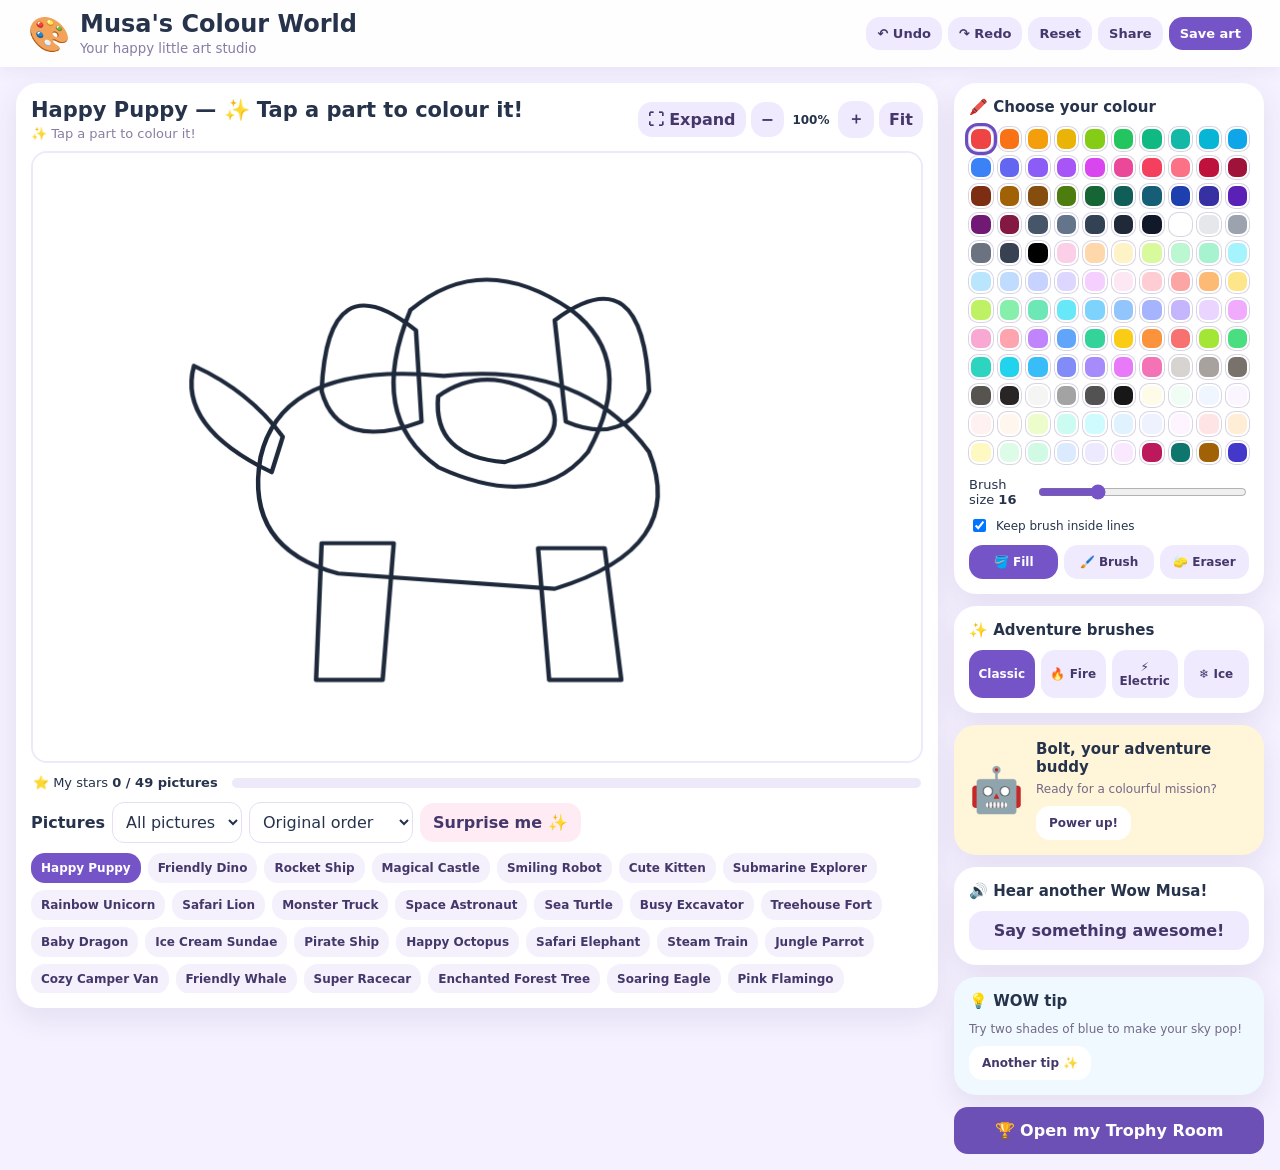
==== commit 971c94c4: "Update initial artwork count" ====
--- a/index.html
+++ b/index.html
@@ -3,7 +3,7 @@
 <body><header class="top"><div class="brand"><span class="brandicon">🎨</span><div><h1>Musa's Colour World</h1><small>Your happy little art studio</small></div></div><nav class="quick"><button id="undoBtn">↶ Undo</button><button id="redoBtn">↷ Redo</button><button id="resetBtn">Reset</button><button id="shareBtn">Share</button><button id="saveBtn" class="primary">Save art</button></nav></header>
 <main><section class="workspace"><div class="stagecard"><div class="stagehead"><div><h2 id="pageTitle">Happy Puppy</h2><p>✨ Tap a part to colour it!</p></div><div class="viewtools"><button id="expandBtn">⛶ Expand</button><button id="zoomOut">−</button><span id="zoomText">100%</span><button id="zoomIn">＋</button><button id="fitBtn">Fit</button></div></div>
 <div class="canvaswrap" id="canvasWrap"><canvas id="artCanvas" aria-label="Colouring picture"></canvas><canvas id="fxCanvas" aria-hidden="true"></canvas></div>
-<div class="progressrow"><span>⭐ My stars <b id="progressText">0 / 25 pictures</b></span><div class="progress"><i id="progressBar"></i></div></div>
+<div class="progressrow"><span>⭐ My stars <b id="progressText">0 / 50 pictures</b></span><div class="progress"><i id="progressBar"></i></div></div>
 <div class="pickerbar"><label for="categoryFilter">Pictures</label><select id="categoryFilter"><option value="All">All pictures</option></select><select id="sortSelect"><option value="default">Original order</option><option value="az">A–Z</option><option value="difficulty">Easy to Hard</option><option value="unfinished">Unfinished First</option></select><button id="surpriseBtn">Surprise me ✨</button></div><div id="pageList" class="pagelist"></div></div>
 <aside class="sidebar"><section class="panel"><h3>🖍️ Choose your colour</h3><div id="palette" class="palette"></div><div class="brushrow"><label for="brushSize">Brush size <b id="brushSizeLabel">16</b></label><input id="brushSize" type="range" min="4" max="48" value="16"></div><label class="checkline"><input id="clipBrush" type="checkbox" checked> Keep brush inside lines</label><div class="toolgrid"><button data-tool="fill" class="active">🪣 Fill</button><button data-tool="brush">🖌️ Brush</button><button data-tool="eraser">🧽 Eraser</button></div></section>
 <section class="panel"><h3>✨ Adventure brushes</h3><div class="fxgrid"><button data-fx="classic" class="active">Classic</button><button data-fx="fire">🔥 Fire</button><button data-fx="electric">⚡ Electric</button><button data-fx="ice">❄️ Ice</button></div></section>
--- a/style.css
+++ b/style.css
@@ -0,0 +1 @@
+:root{--ink:#26334b;--purple:#7856c8;--pink:#ffe7f2;--paper:#fff;--bg:#f5f1ff;--shadow:0 10px 28px #4d39731a}*{box-sizing:border-box}html,body{margin:0;min-height:100%;background:var(--bg);color:var(--ink);font-family:ui-rounded,"Trebuchet MS",system-ui,sans-serif;overflow-x:hidden}button,select,input{font:inherit}button{border:0;border-radius:14px;padding:10px 13px;background:#f0eaff;color:#44376a;font-weight:800;cursor:pointer;touch-action:manipulation;transition:transform .12s,filter .12s}button:active{transform:scale(.96);filter:brightness(.96)}button:focus-visible,select:focus-visible{outline:3px solid #9b83ed;outline-offset:2px}.top{position:sticky;top:0;z-index:5;display:flex;align-items:center;justify-content:space-between;gap:12px;padding:10px clamp(12px,3vw,28px);background:#ffffffed;backdrop-filter:blur(14px);box-shadow:0 3px 16px #43336612}.brand{display:flex;align-items:center;gap:10px}.brandicon{font-size:34px}.brand h1{font-size:clamp(17px,2.5vw,24px);margin:0}.brand small{color:#887ba4}.quick{display:flex;gap:6px;flex-wrap:wrap;justify-content:flex-end}.quick button{padding:9px 11px;font-size:13px}.primary{background:#7554c7;color:white}main{max-width:1500px;margin:auto;padding:16px}.workspace{display:grid;grid-template-columns:minmax(0,1fr) 310px;gap:16px;align-items:start}.stagecard,.panel{background:var(--paper);border-radius:22px;padding:15px;box-shadow:var(--shadow)}.stagehead{display:flex;align-items:center;justify-content:space-between;gap:10px;margin-bottom:10px}.stagehead h2{margin:0;font-size:21px}.stagehead p{margin:4px 0 0;color:#8a7da2;font-size:13px}.viewtools{display:flex;align-items:center;gap:5px}.viewtools button{padding:8px 10px}.viewtools span{min-width:44px;text-align:center;font-weight:800;font-size:12px}.canvaswrap{position:relative;width:100%;aspect-ratio:4/3;max-height:68vh;margin:auto;background:white;border:2px solid #eee8fb;border-radius:16px;overflow:hidden;touch-action:none;box-shadow:inset 0 0 0 1px #fff}canvas{position:absolute;inset:0;width:100%;height:100%;display:block}#fxCanvas{pointer-events:none}.progressrow{display:flex;align-items:center;gap:14px;margin:12px 2px;font-size:13px}.progressrow span{white-space:nowrap}.progress{height:10px;flex:1;background:#eee9f8;border-radius:20px;overflow:hidden}.progress i{display:block;width:0;height:100%;background:linear-gradient(90deg,#8b70dc,#ff9fc9);border-radius:20px;transition:width .3s}.pickerbar{display:flex;align-items:center;gap:7px;flex-wrap:wrap}.pickerbar label{font-weight:800}.pickerbar select{min-width:0;max-width:180px;padding:9px;border:1px solid #e5def4;border-radius:12px;background:#fff;color:var(--ink)}.pickerbar button{background:#ffebf4}.pagelist{display:flex;gap:7px;flex-wrap:wrap;margin-top:10px;max-height:140px;overflow:auto}.pagechip{font-size:12px;padding:8px 10px;background:#f5f1fc}.pagechip.active{background:#7554c7;color:white}.sidebar{display:grid;gap:12px}.panel h3{font-size:15px;margin:0 0 11px}.palette{display:grid;grid-template-columns:repeat(10,minmax(0,1fr));gap:5px}.swatch{width:100%;aspect-ratio:1;padding:0;border:2px solid #ffffff;border-radius:9px;box-shadow:0 0 0 1px #d9d4e3}.swatch.active{outline:3px solid #6d4bc0;outline-offset:1px;z-index:1}.brushrow{margin:13px 0 7px;font-size:13px;display:flex;justify-content:space-between;align-items:center}.brushrow input{width:100%;display:block;accent-color:#7654c8}.checkline{display:flex;align-items:center;gap:7px;font-size:12px;margin:9px 0}.toolgrid,.fxgrid{display:grid;grid-template-columns:repeat(3,1fr);gap:6px;margin-top:10px}.toolgrid button,.fxgrid button{font-size:12px;padding:10px 4px}.toolgrid button.active,.fxgrid button.active{background:#7554c7;color:#fff}.fxgrid{grid-template-columns:repeat(4,1fr)}.buddy{display:flex;gap:12px;align-items:center;background:#fff5d9}.buddy h3{margin-bottom:5px}.buddy p,.tip p{font-size:12px;line-height:1.4;margin:0 0 8px;color:#746887}.bolt{font-size:44px}.buddy button,.tip button{font-size:12px;background:#fff}.wide,.trophybutton{width:100%}.tip{background:#eff9ff}.trophybutton{background:#6d50b5;color:white;padding:14px}.dock{display:none}.modal{position:fixed;inset:0;background:#1c173b99;z-index:20;display:none;align-items:center;justify-content:center;padding:14px}.modal.open{display:flex}.modalcard{position:relative;background:white;border-radius:24px;padding:22px;width:min(720px,100%);max-height:90vh;overflow:auto}.modalcard h2{margin-top:0}.close{position:absolute;right:14px;top:14px}.trophygrid,.gallery{display:grid;grid-template-columns:repeat(auto-fit,minmax(110px,1fr));gap:9px}.trophy{padding:12px;background:#f6f1ff;border-radius:14px;text-align:center;font-size:13px}.trophy b{display:block;font-size:25px}.galleryitem{padding:8px;border-radius:12px;background:#f6f2ff;font-size:12px;text-align:center}.galleryitem canvas{position:static;width:100%;height:auto;border-radius:7px}.toyarea{height:170px;display:grid;place-items:center;perspective:700px;background:#f7f4ff;border-radius:16px}.toycard{width:120px;height:130px;border-radius:16px;background:linear-gradient(135deg,#ffe2ee,#dcd0ff);display:grid;place-items:center;font-size:35px;box-shadow:0 12px 20px #3e2e6022;transform-style:preserve-3d;animation:spin 7s linear infinite}.toycard small{font-size:11px}@keyframes spin{to{transform:rotateY(360deg)}}.celebrate{display:none;position:fixed;inset:0;z-index:30;background:#fff8e9f2;place-content:center;text-align:center}.celebrate.show{display:grid}.celebrate div{font-size:65px}.celebrate h2{font-size:36px;color:#7554c7;margin:5px}.celebrate p{font-weight:700}.celebrate button{background:#7554c7;color:white}.expanded .canvaswrap{max-height:none;height:calc(100vh - 170px);aspect-ratio:auto}.expanded .stagecard{position:fixed;inset:0;z-index:15;border-radius:0;padding:10px}.expanded .sidebar,.expanded .top,.expanded .pickerbar,.expanded .pagelist{display:none}.expanded .canvaswrap{width:100%;height:calc(100vh - 150px)}@media(max-width:850px){.workspace{grid-template-columns:minmax(0,1fr)}.sidebar{grid-template-columns:repeat(2,minmax(0,1fr))}.stagehead{align-items:flex-start}.quick button{font-size:11px;padding:8px}.top{align-items:flex-start}.palette{grid-template-columns:repeat(10,minmax(0,1fr))}}@media(max-width:560px){main{padding:8px 8px 88px}.top{padding:9px;display:block}.brand{margin-bottom:8px}.quick{justify-content:flex-start;flex-wrap:nowrap;overflow-x:auto;padding-bottom:2px}.quick button{white-space:nowrap}.stagecard{padding:10px;border-radius:17px}.stagehead{display:block}.viewtools{margin-top:8px;justify-content:flex-end}.canvaswrap{max-height:none}.sidebar{grid-template-columns:1fr}.pickerbar select{flex:1;max-width:none}.pagelist{max-height:110px}.dock{display:flex;position:fixed;bottom:0;left:0;right:0;z-index:10;background:#ffffffed;backdrop-filter:blur(12px);padding:8px max(10px,env(safe-area-inset-right)) calc(8px + env(safe-area-inset-bottom)) max(10px,env(safe-area-inset-left));justify-content:space-around;box-shadow:0 -4px 20px #35265318}.dock button{display:grid;gap:2px;justify-items:center;min-width:54px;padding:6px 8px;font-size:20px;background:transparent}.dock button span{font-size:10px}.dock button.active{background:#eee7ff;color:#6749b3}.progressrow{font-size:12px}.modalcard{padding:18px}.viewtools button{padding:7px 8px;font-size:12px}}
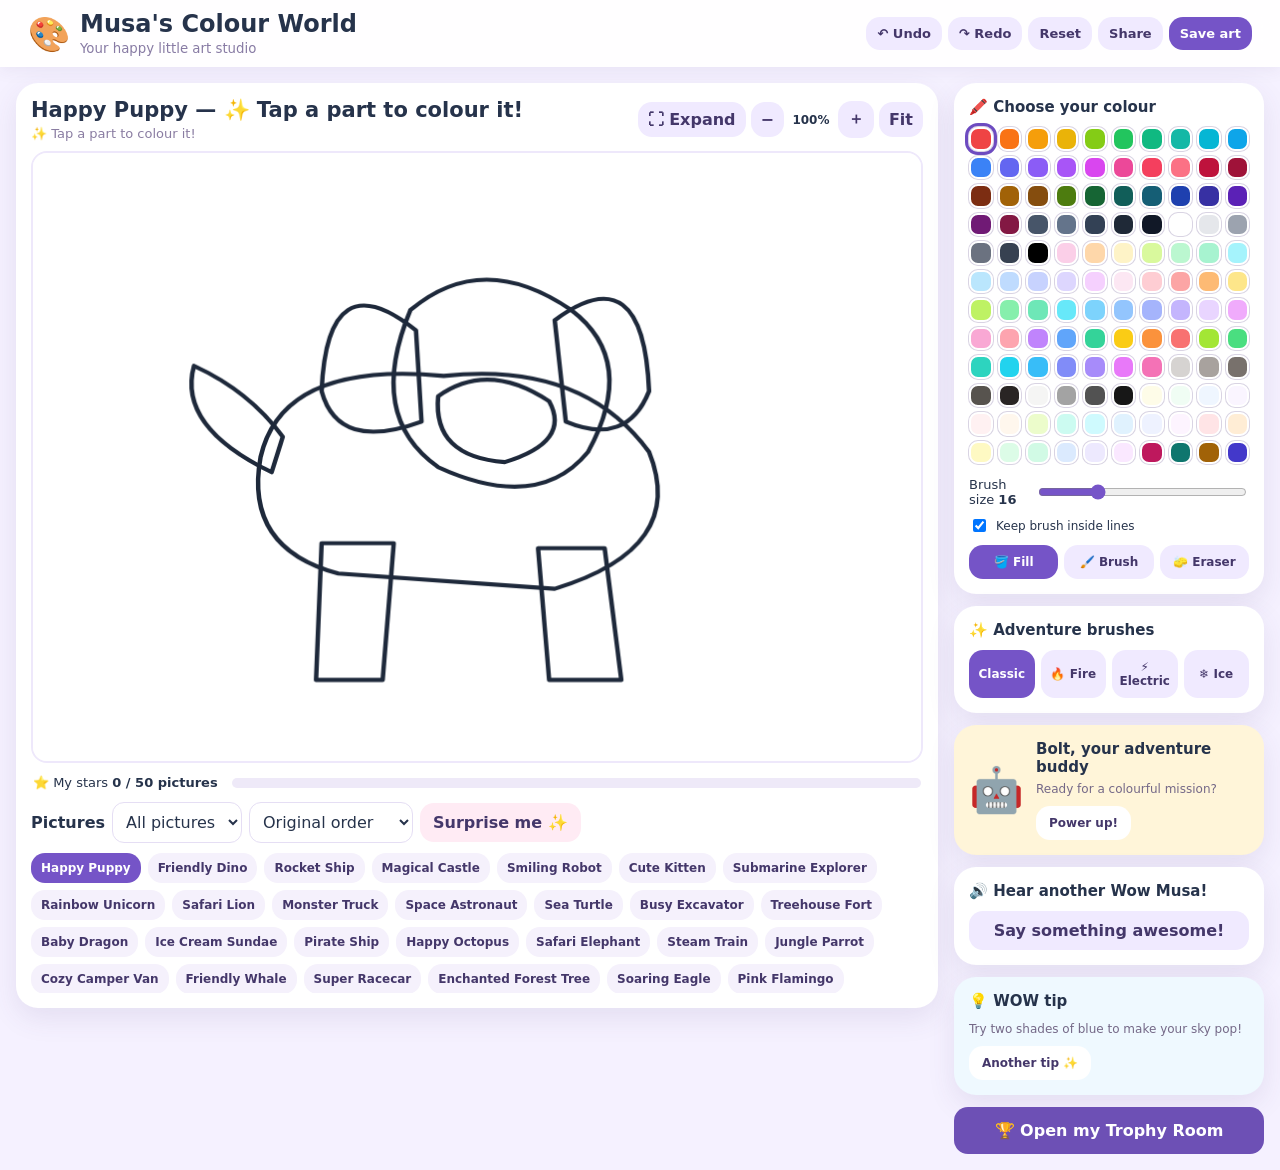
==== commit a2df4965: "Cache-bust game assets so mobile devices load latest fixes" ====
--- a/index.html
+++ b/index.html
@@ -1,5 +1,5 @@
 <!doctype html>
-<html lang="en"><head><meta charset="utf-8"><meta name="viewport" content="width=device-width,initial-scale=1,maximum-scale=1,user-scalable=no,viewport-fit=cover"><meta name="theme-color" content="#f4edff"><meta name="description" content="Musa's Colour World — a free offline colouring studio for kids"><title>Musa's Colour World</title><link rel="stylesheet" href="./style.css"></head>
+<html lang="en"><head><meta charset="utf-8"><meta name="viewport" content="width=device-width,initial-scale=1,maximum-scale=1,user-scalable=no,viewport-fit=cover"><meta name="theme-color" content="#f4edff"><meta name="description" content="Musa's Colour World — a free offline colouring studio for kids"><title>Musa's Colour World</title><link rel="stylesheet" href="./style.css?v=23"></head>
 <body><header class="top"><div class="brand"><span class="brandicon">🎨</span><div><h1>Musa's Colour World</h1><small>Your happy little art studio</small></div></div><nav class="quick"><button id="undoBtn">↶ Undo</button><button id="redoBtn">↷ Redo</button><button id="resetBtn">Reset</button><button id="shareBtn">Share</button><button id="saveBtn" class="primary">Save art</button></nav></header>
 <main><section class="workspace"><div class="stagecard"><div class="stagehead"><div><h2 id="pageTitle">Happy Puppy</h2><p>✨ Tap a part to colour it!</p></div><div class="viewtools"><button id="expandBtn">⛶ Expand</button><button id="zoomOut">−</button><span id="zoomText">100%</span><button id="zoomIn">＋</button><button id="fitBtn">Fit</button></div></div>
 <div class="canvaswrap" id="canvasWrap"><canvas id="artCanvas" aria-label="Colouring picture"></canvas><canvas id="fxCanvas" aria-hidden="true"></canvas></div>
@@ -14,4 +14,4 @@
 <div class="dock"><button data-tool="fill" class="active">🪣<span>Fill</span></button><button data-tool="brush">🖌️<span>Brush</span></button><button data-tool="eraser">🧽<span>Eraser</span></button><button id="dockUndo">↶<span>Undo</span></button><button id="dockRedo">↷<span>Redo</span></button></div>
 <div id="trophyModal" class="modal" aria-hidden="true"><div class="modalcard"><button id="closeTrophy" class="close">✕</button><h2>🏆 Musa's Trophy Room</h2><p id="trophySummary">Your stars and masterpieces!</p><div id="trophyGrid" class="trophygrid"></div><h3>My art gallery</h3><div id="galleryGrid" class="gallery"></div><h3>🎠 Spin your masterpiece</h3><div class="toyarea"><div id="toyCard" class="toycard">🎨<small>Your latest artwork</small></div></div></div></div>
 <div id="celebrate" class="celebrate" aria-live="polite"><div>🌟</div><h2>WOW MUSA!</h2><p>You made a masterpiece!</p><button id="celebrateClose">Keep creating</button></div>
-<script src="./artworks.js"></script><script src="./app.js"></script></body></html>+<script src="./artworks.js?v=23"></script><script src="./app.js?v=23"></script></body></html>
